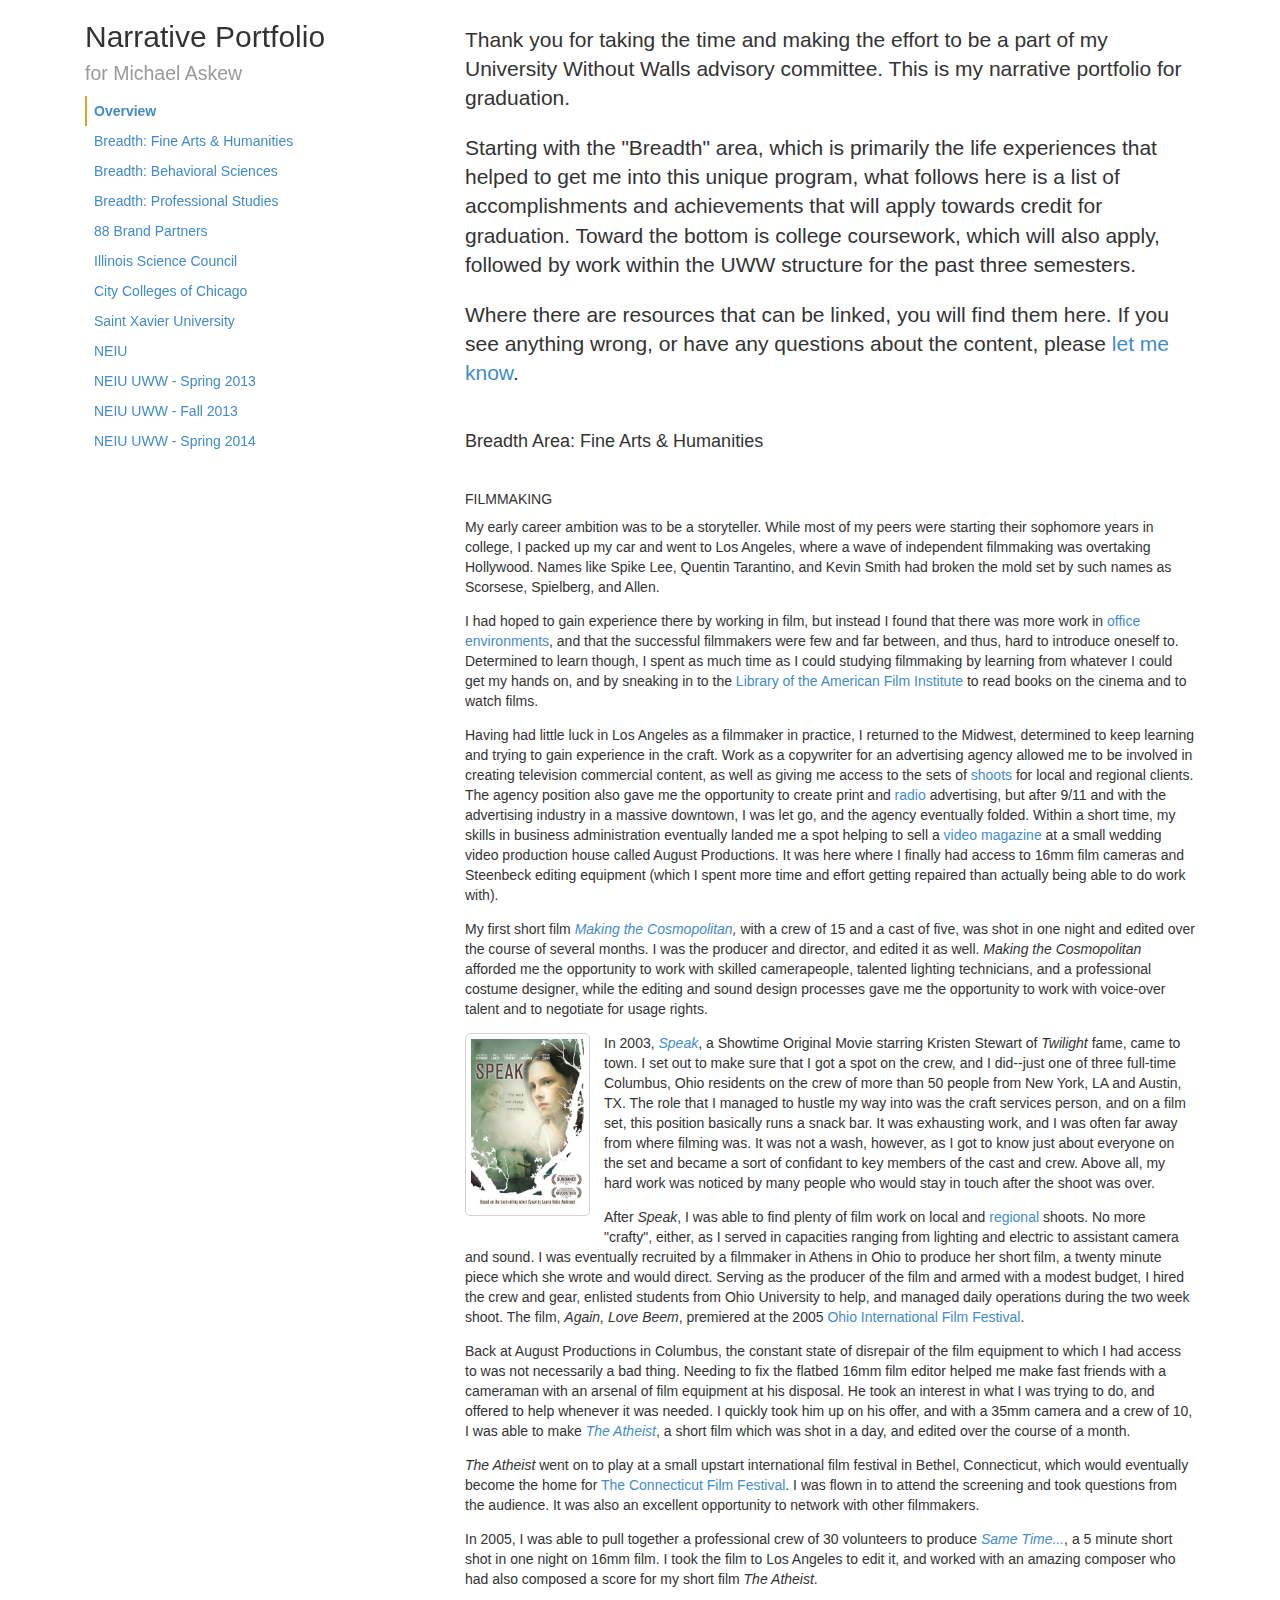
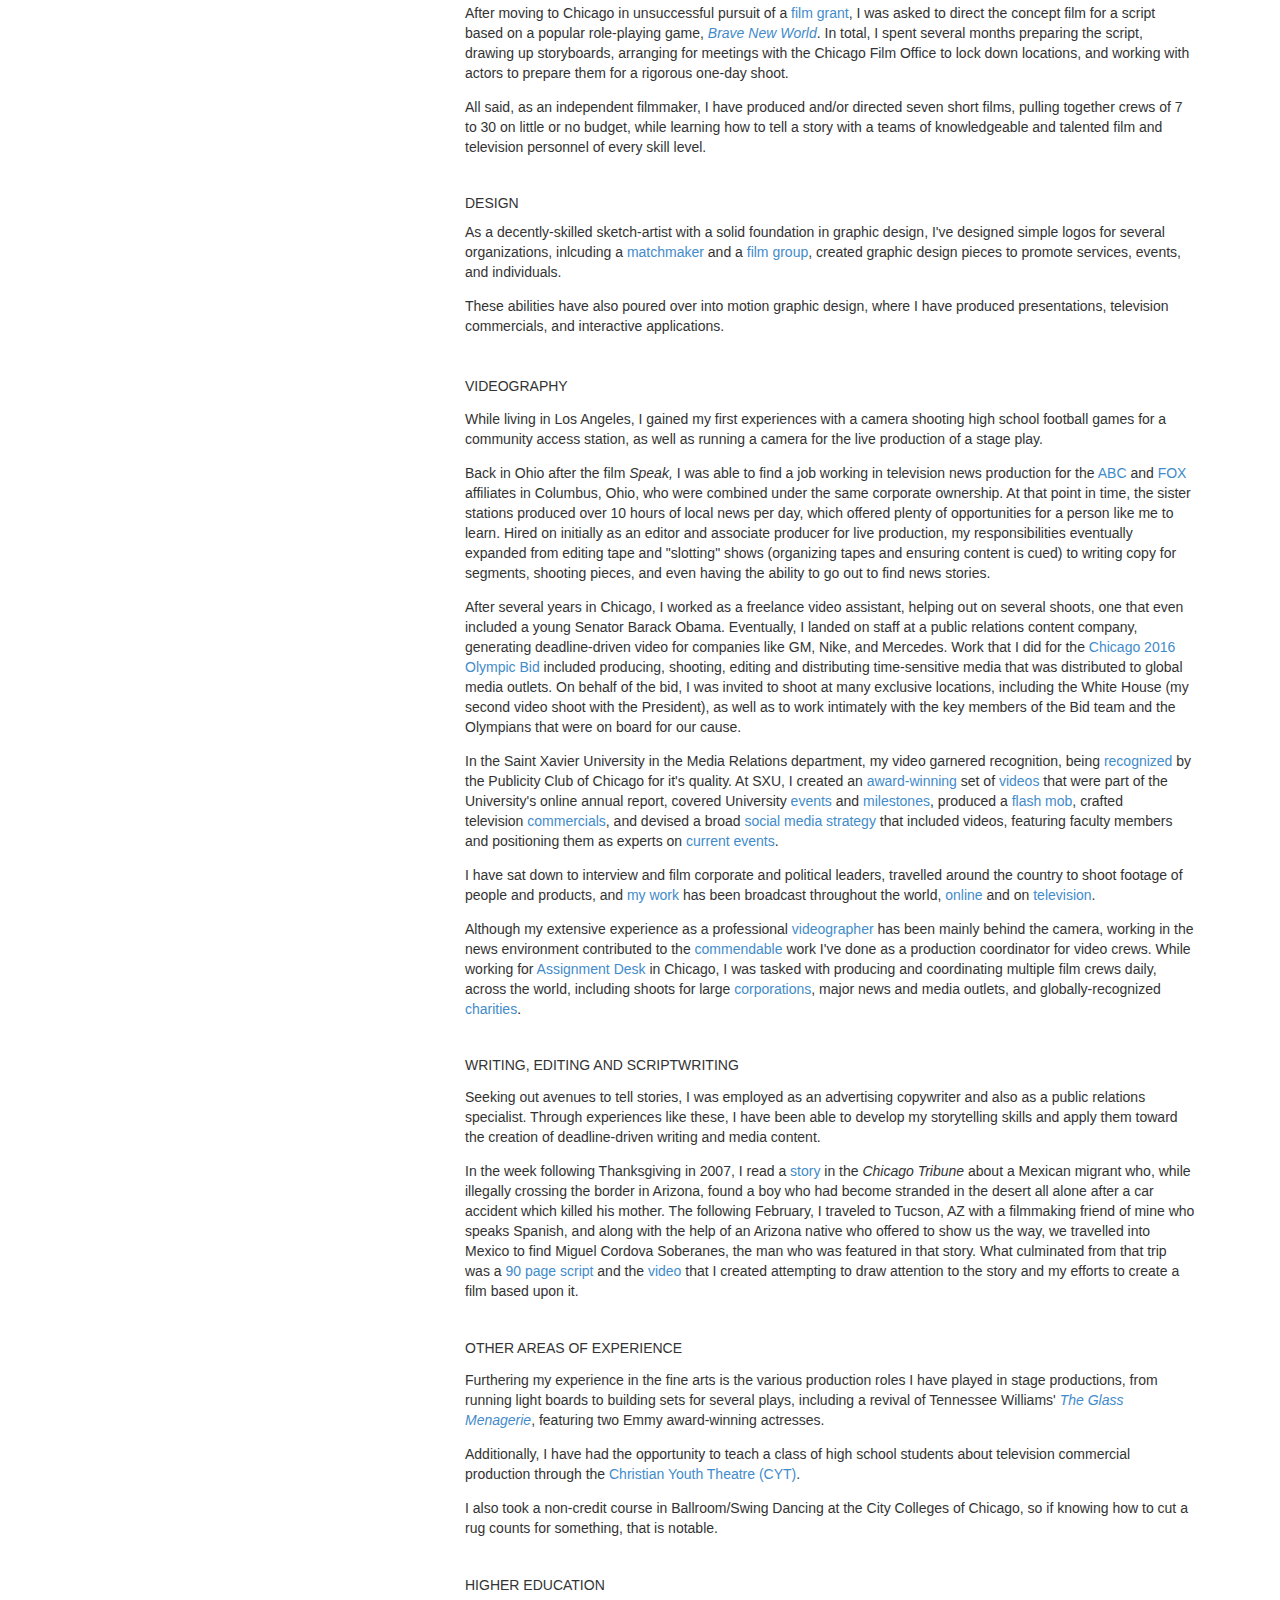
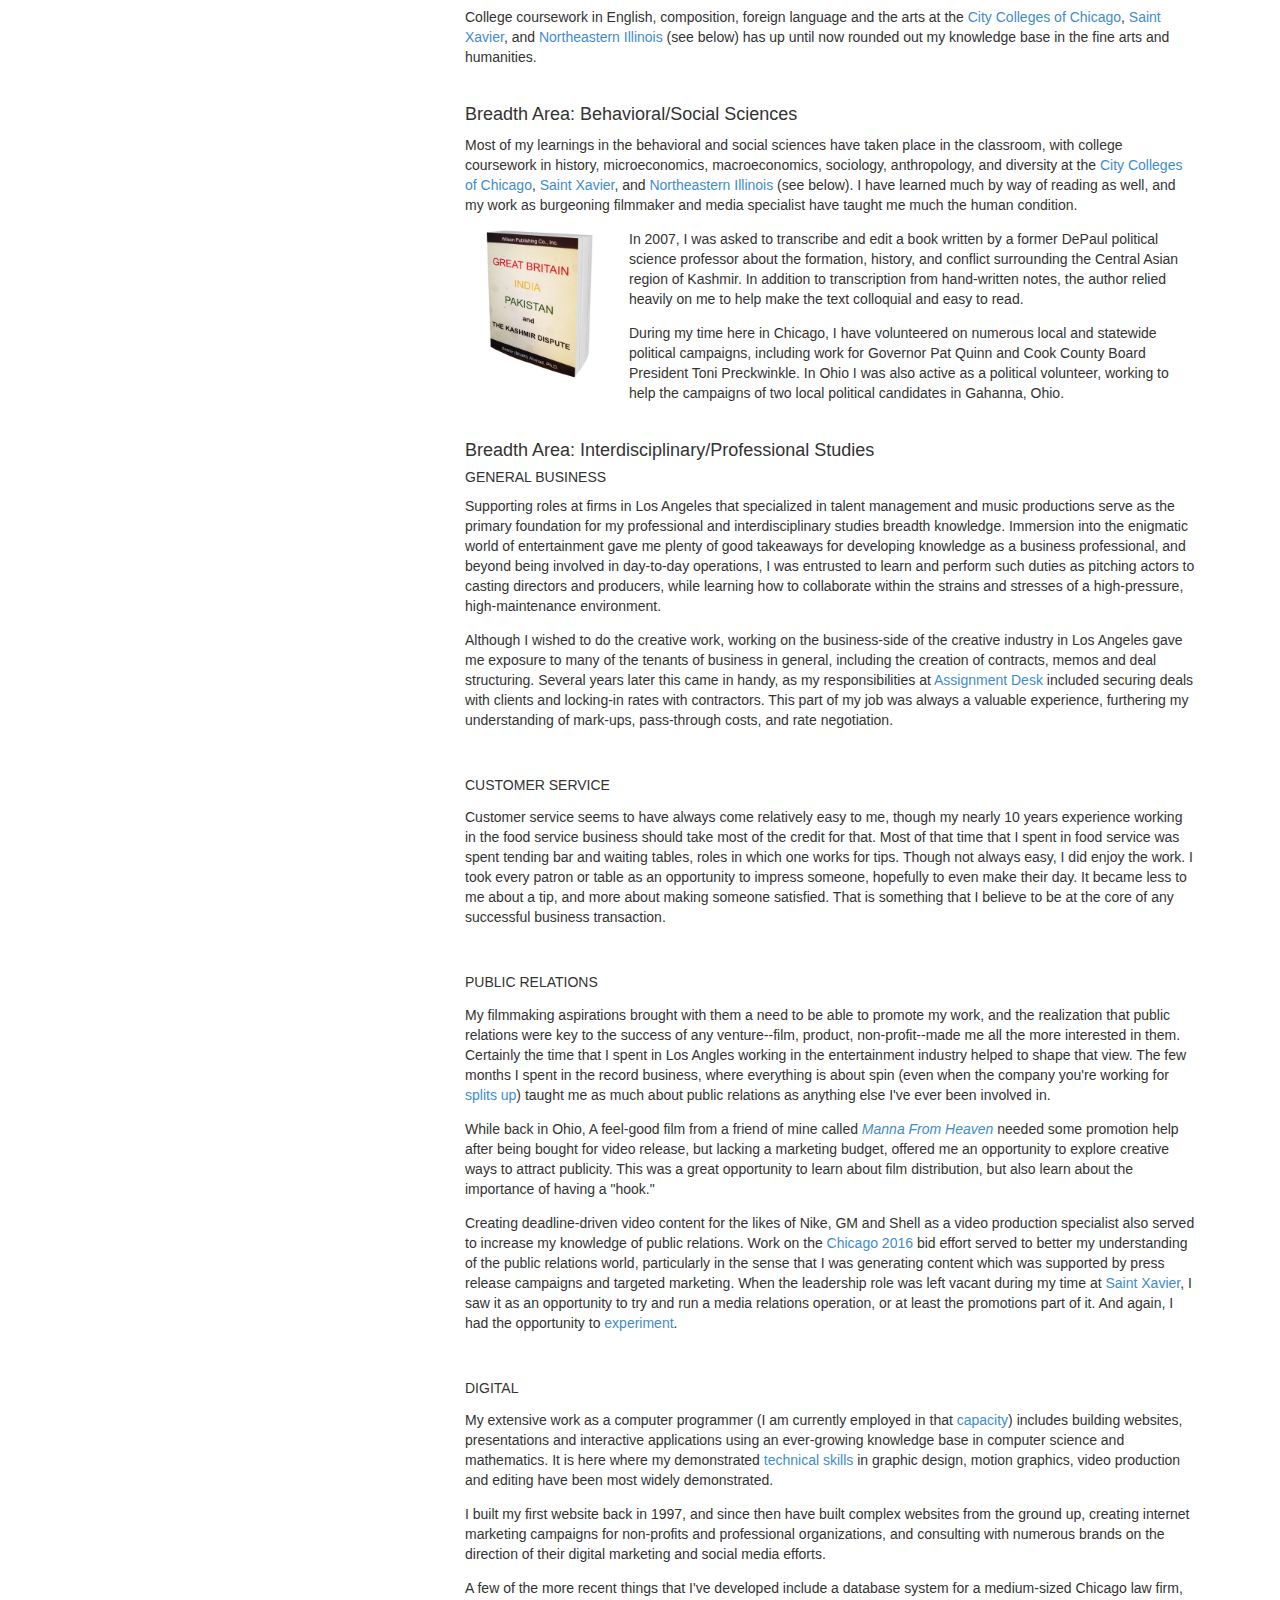
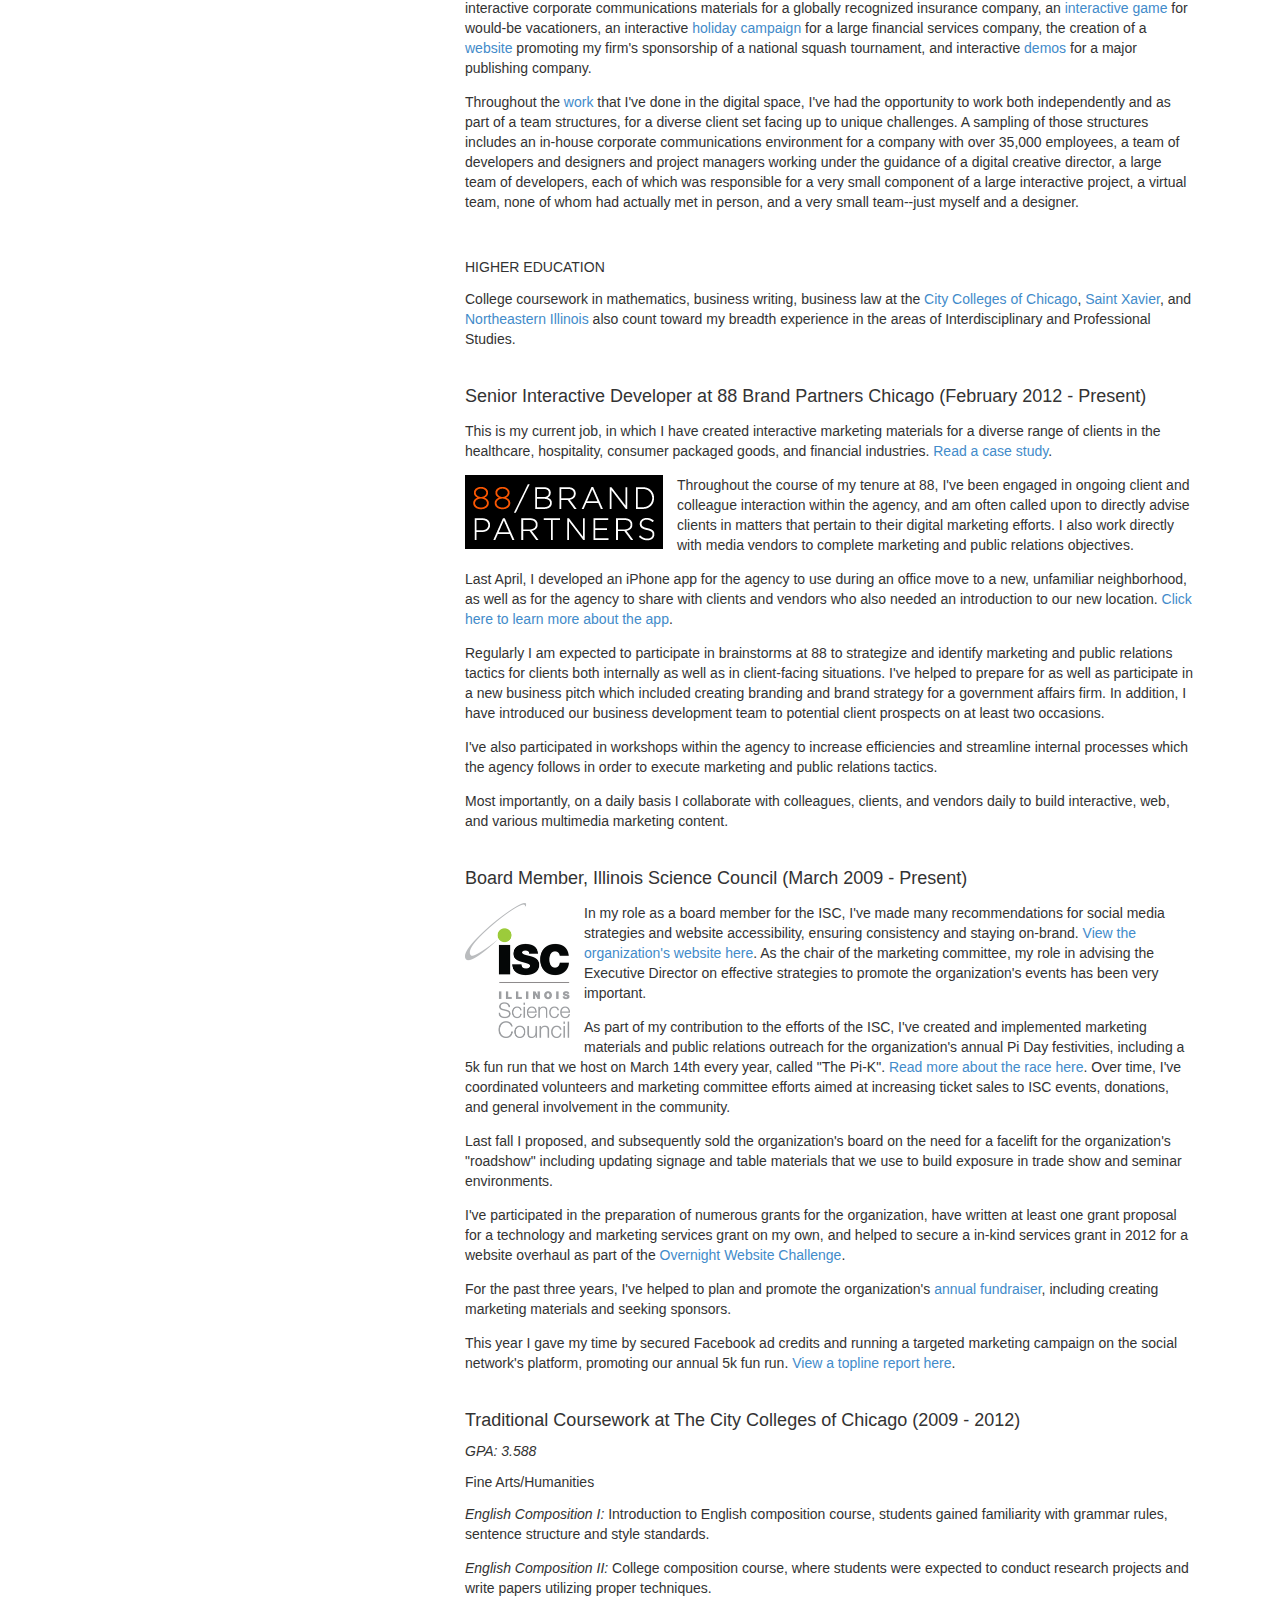
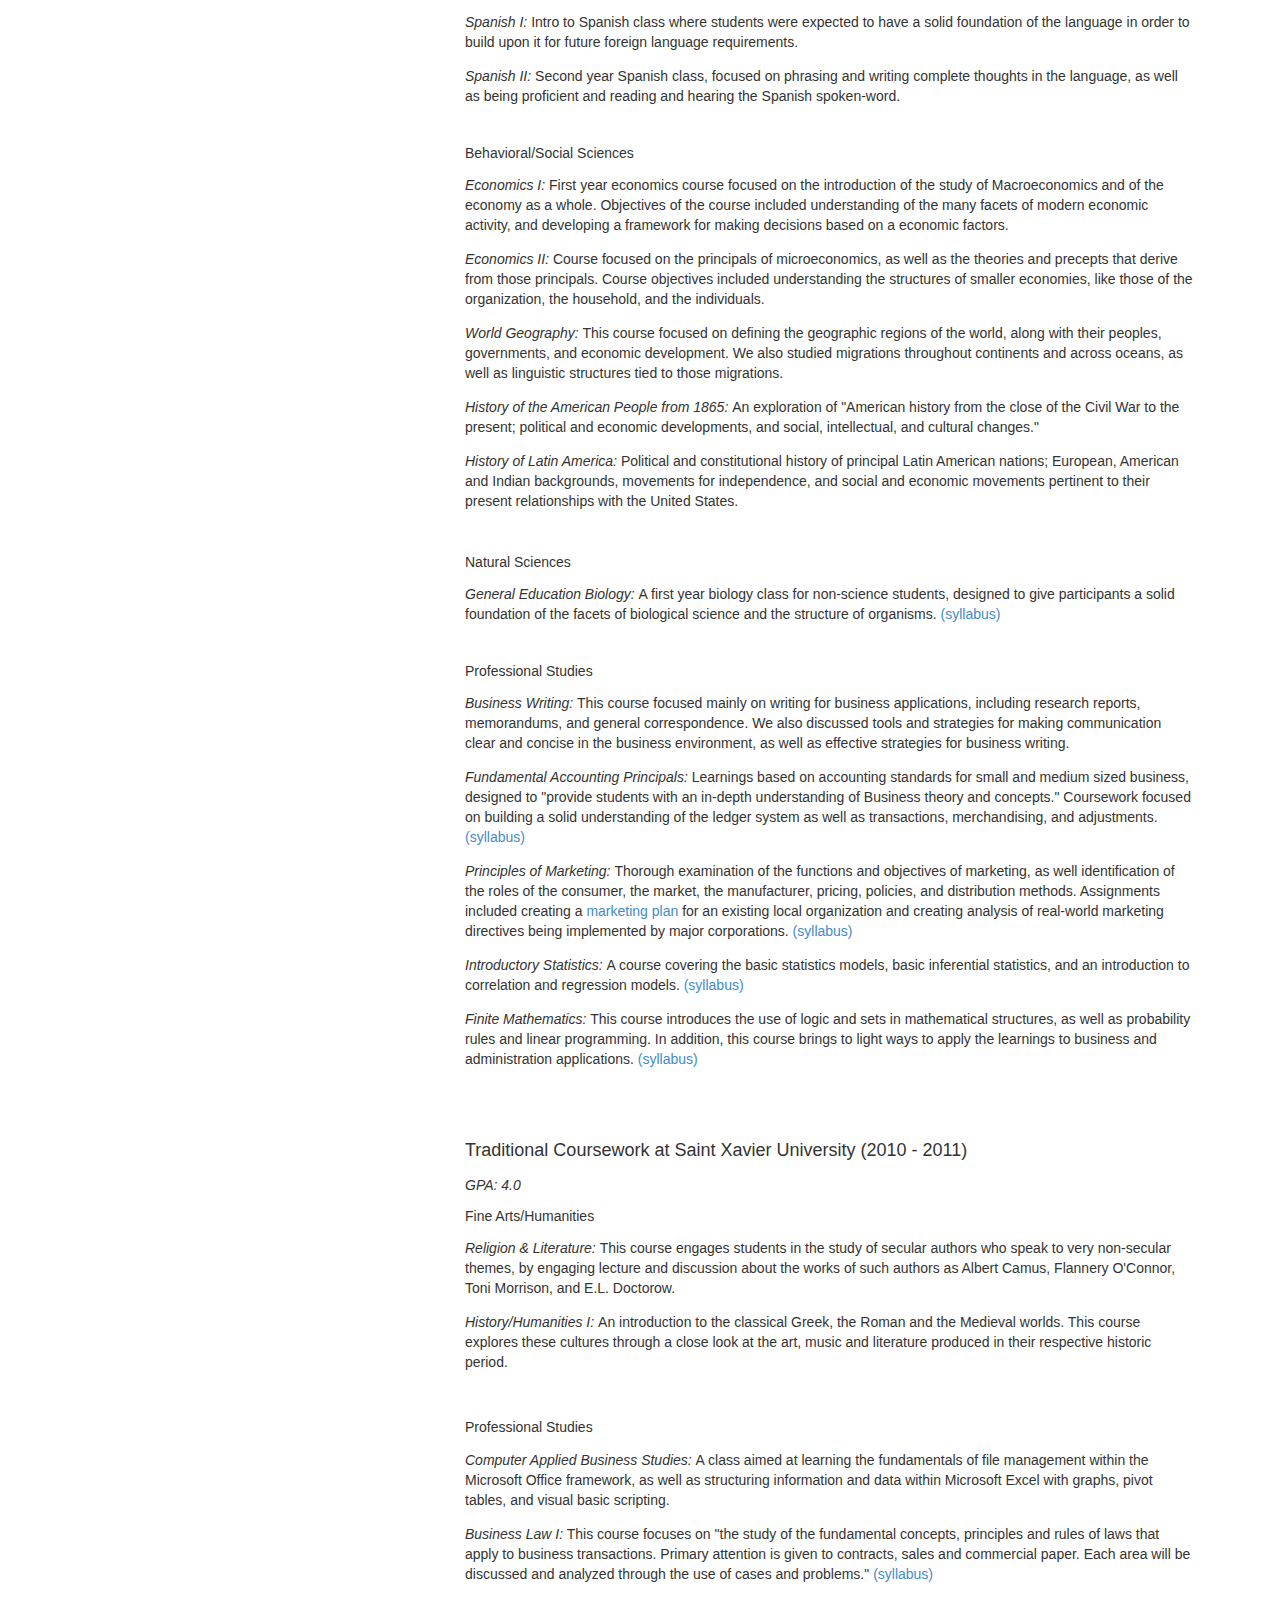
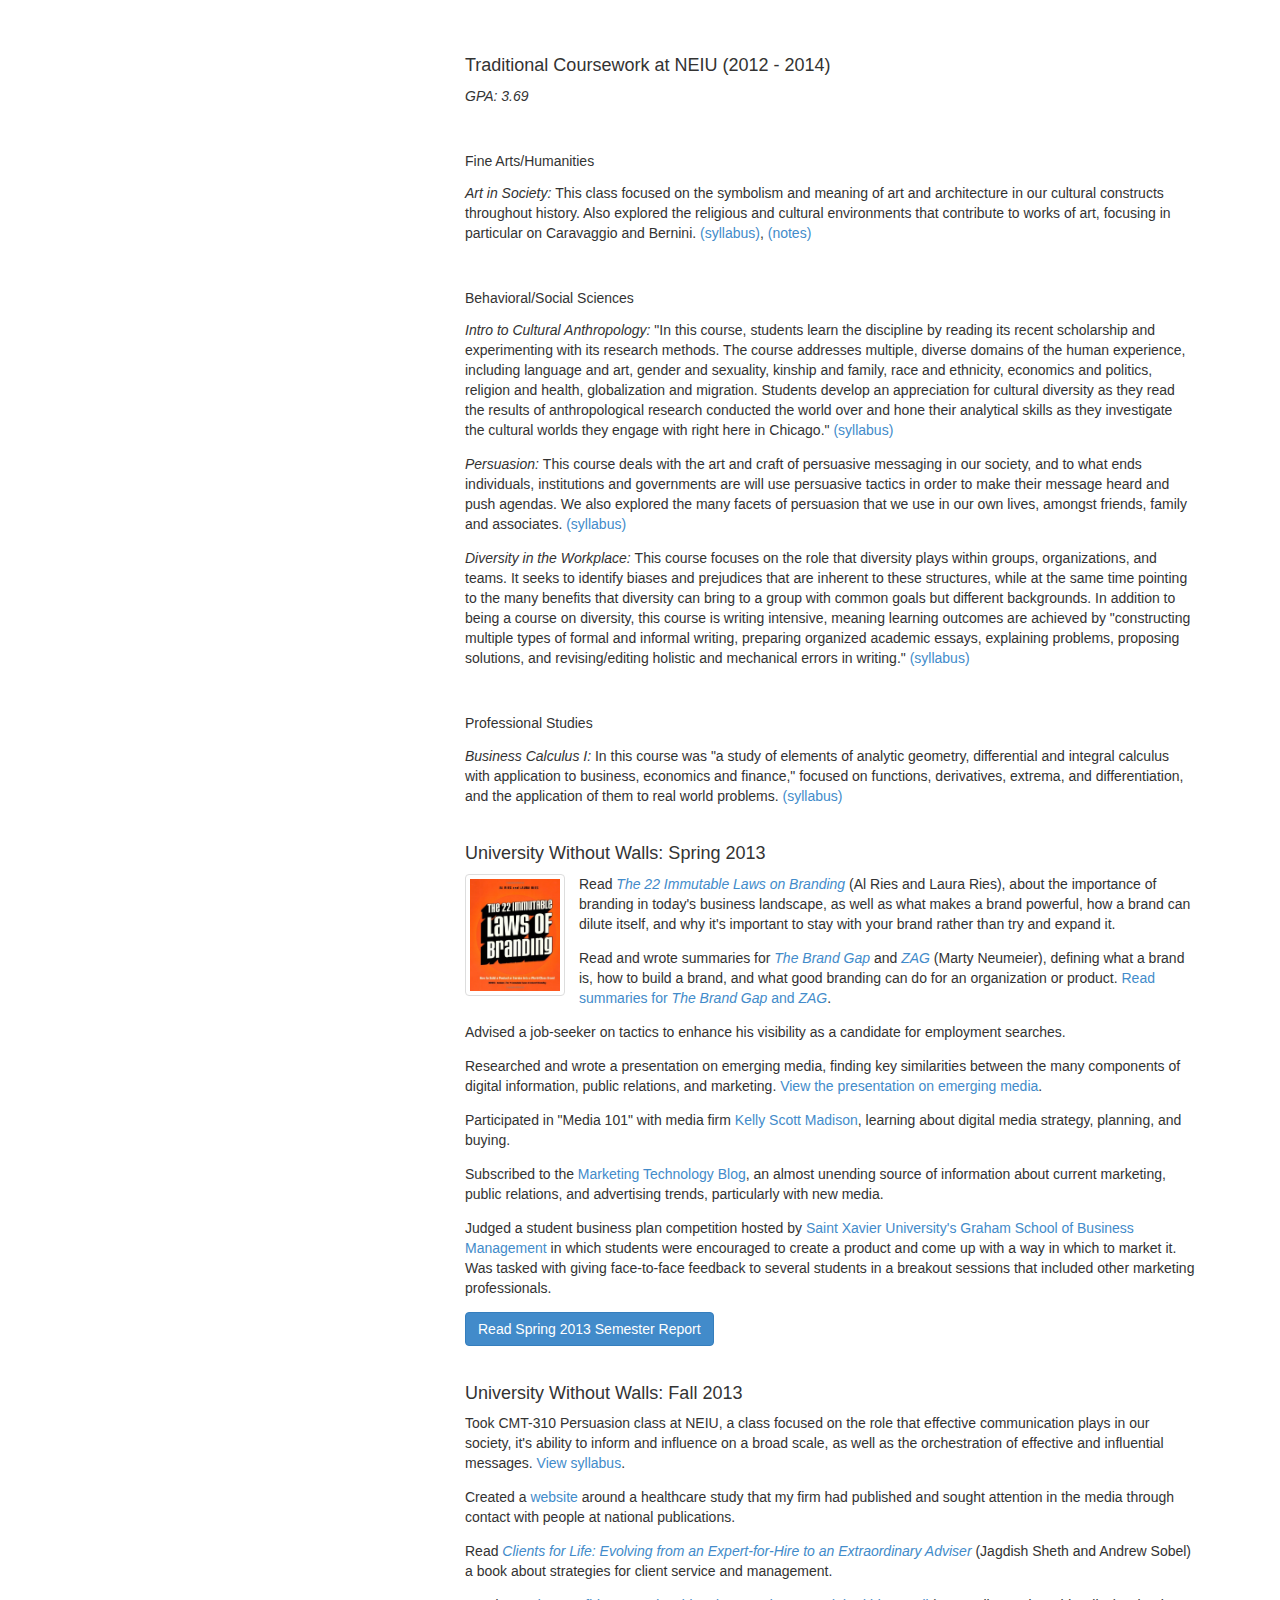
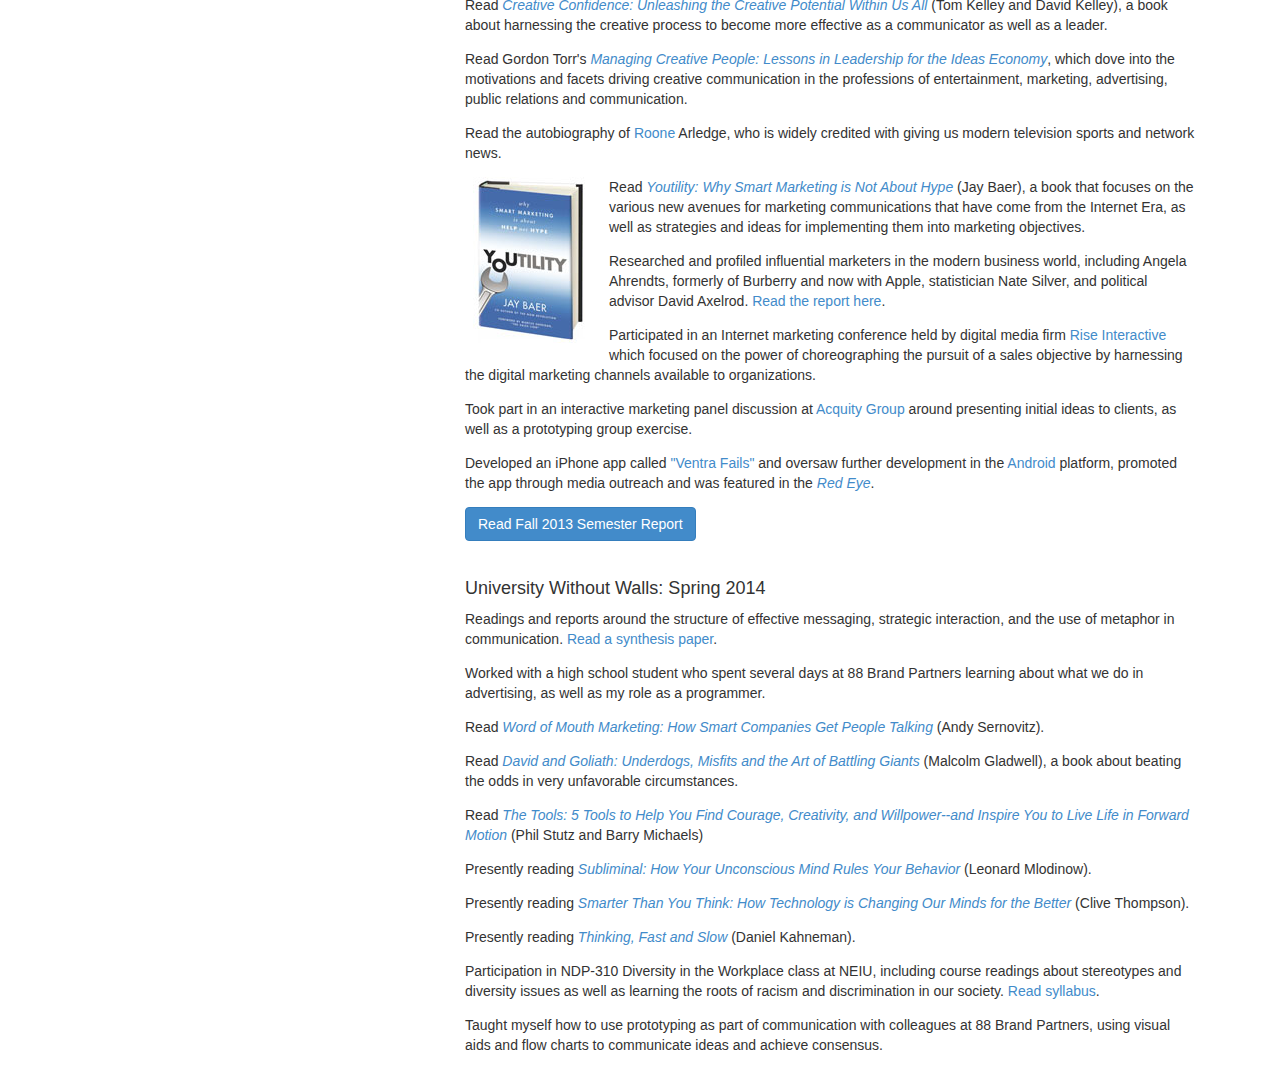
==== index.html @ b6e32157 "new content" ====
<!DOCTYPE html>

<html>
<head>
    <title>portfolio</title>
    <meta name="viewport" content="initial-scale=1.0, user-scalable=no" />
    <link href="css/styles.css" rel="stylesheet" type="text/css">
    <style type="text/css">
    	a{
	    	cursor: pointer !important;
    	}
    	.aloha-ui{
	    	/* visibility: hidden; */
    	}
    </style>
</head>
<a href="#" class="back-to-top"><span class="glyphicon glyphicon-chevron-up"></span><br>Top</a>
<body data-spy="scroll" data-target=".sidenav">
    <div class="container">
        <div class="row-fluid">
            <div class="title col-sm-3">
                <h2>Narrative Portfolio<br>
                <small>for Michael Askew</small></h2>

                <div class="sidenav">
                    <ul class="nav">
                        <li><a class="breadth" href="#overview">Overview</a></li>
                        <li><a class="breadth" href="#fine-human">Breadth: Fine Arts & Humanities</a></li>
                        <li><a class="breadth" href="#behavioral-sciences">Breadth: Behavioral Sciences</a></li>
                        <li><a class="breadth" href="#professional-studies">Breadth: Professional Studies</a></li>
                        <li><a href="#88">88 Brand Partners</a></li>
                        <li><a href="#isc">Illinois Science Council</a></li>
                        <li><a class="ccc" href="#ccc">City Colleges of Chicago</a></li>
                        <li><a class="sxu" href="#sxu">Saint Xavier University</a></li>
                        <li><a class="neiu" href="#neiu">NEIU</a></li>
                        <li><a href="#spr2013">NEIU UWW - Spring 2013</a></li>
                        <li><a href="#fall2013">NEIU UWW - Fall 2013</a></li>
                        <li><a href="#spr2014">NEIU UWW - Spring 2014</a></li>
                    </ul>
                </div>
               <button id="save">Save Changes</button>  
            </div>
        </div>

        <div class="row-fluid">
            <div class="side col-sm-8 col-sm-offset-4">

                <section id="overview">
                    <p class="lead"> Thank you for taking the time and making the effort to be a part of my University Without Walls advisory committee. This is my narrative portfolio for graduation. </p>
                    <p class="lead">Starting with the "Breadth" area, which is primarily the life experiences that helped to get me into this unique program, what follows here is a list of accomplishments and achievements that will apply towards credit for graduation. Toward the bottom is college coursework, which will also apply, followed by work within the UWW structure for the past three semesters.</p>
                  <p class="lead">Where there are resources that can be linked, you will find them here. If you see anything wrong, or have any questions about the content, please <a href="mailto:mpaskew@neiu.edu">let me know</a>. </p></section>
                
    <div contenteditable="false" id="thePortfolio">






<section id="fine-human">
            <h4>Breadth Area: Fine Arts &amp; Humanities</h4>

            <p><br></p>

            <h5>FILMMAKING</h5>

            <ul>
              <li>My early career ambition was to be a storyteller. While most of my peers were starting their sophomore years in college, I packed up my car and went to Los Angeles, where a wave of independent filmmaking was overtaking Hollywood. Names like Spike Lee, Quentin Tarantino, and Kevin Smith had broken the mold set by such names as Scorsese, Spielberg, and Allen. &nbsp;</li>
          <li>I had hoped to gain experience there by working in film, but instead I found that there was more work in <a href="#professional-studies" class="aloha-link-text" target="_self">office environments</a>,&nbsp;and that the successful filmmakers were few and far between, and thus, hard to introduce oneself to. Determined to learn though, I spent as much time as I could studying filmmaking by learning from whatever I could get my hands on, and by sneaking in to the <a href="http://www.afi.com/about/library.aspx" class="aloha-link-text" target="_blank">Library of the American Film Institute</a>&nbsp;to read books on the cinema and to watch films.&nbsp;</li>
          <li style="">Having had little luck in Los Angeles as a filmmaker in practice, I returned to the Midwest, determined to keep learning and trying to gain experience in the craft. Work as a copywriter for an advertising agency allowed me to be involved in creating television commercial content, as well as giving me access to the sets of <a href="http://askewaskew.com/portfolio/misc/mallswing4.mov" class="aloha-link-text" target="_blank">shoots</a>&nbsp;for local and regional clients. The agency position also gave me the opportunity to create print and <a href="http://cleverangle.com/pr-copy.html" class="aloha-link-text" target="_blank">radio</a> advertising, but after 9/11 and with the advertising industry in a massive downtown, I was let go, and the agency eventually folded. Within a short time, my skills in business administration eventually landed me a spot helping to sell a <a href="http://www.worldcat.org/title/vintage-vehicle-videos/oclc/51297389" class="aloha-link-text" target="_blank">video magazine</a> at a small wedding video production house called August Productions. It was here where I finally had access to 16mm film cameras and Steenbeck editing equipment (which I spent more time and effort getting repaired than actually being able to do work with).</li>
          <li style="">My first short film <i><a href="http://askewaskew.com/port/cosmo.mov" class="aloha-link-text" target="_blank">Making the Cosmopolitan</a>,</i> with a crew of 15 and a cast of five, was shot in one night and edited over the course of several months. I was the producer and director, and edited it as well. <i>Making the Cosmopolitan</i> afforded me the opportunity to work with skilled camerapeople, talented lighting technicians, and a professional costume designer, while the editing and sound design processes gave me the opportunity to work with voice-over talent and to negotiate for usage rights.</li><li><img src="images/speak.jpg" alt="speak" width="125" height="183" class="speak"></li>
          <li style="">In 2003,&nbsp;<a href="http://www.imdb.com/title/tt0378793/fullcredits/" class="aloha-link-text" target="_blank"><em>Speak</em></a>, a Showtime Original Movie starring Kristen Stewart of <em>Twilight </em>fame, came to town. I set out to make sure that I got a spot on the crew, and I did--just one of three full-time Columbus, Ohio residents on the  crew of more than 50 people from New York, LA and Austin, TX. The role that I managed to hustle my way into was the craft services person, and on a film set, this position basically runs a snack bar. It was exhausting work, and I was often far away from where filming was. It was not a wash, however, as I got to know just about everyone on the set and became a sort of confidant to key members of the cast and crew. Above all, my hard work was noticed by many people who would stay in touch after the shoot was over.</li>
          <li style="">After&nbsp;<i>Speak</i>, I was able to find plenty of film work on local and <a href="http://askewaskew.com/portfolio/misc/butler.mov" class="aloha-link-text" target="_blank">regional</a>  shoots. No more "crafty", either, as I served in capacities ranging from lighting and electric to assistant camera and sound. I was eventually recruited by a filmmaker in Athens in Ohio to produce her short film, a twenty minute piece which she wrote and would direct. Serving as the producer of the film and armed with a modest budget, I hired the crew and gear, enlisted students from Ohio University to help, and managed daily operations during the two week shoot. The film, <i>Again, Love Beem</i>, premiered at the 2005 <a href="http://athensfilmfest.org/" class="aloha-link-text" target="_blank">Ohio International Film Festival</a>.</li>
          <li style="">Back at August Productions in Columbus,  the constant state of disrepair of the film equipment to which I had access to was not necessarily a bad thing. Needing to fix the flatbed 16mm film editor helped me make fast friends with a cameraman with an arsenal of film equipment at his disposal. He took an interest in what I was trying to do, and offered to help whenever it was needed. I quickly took him up on his offer, and with a 35mm camera and a crew of 10, I was able to make&nbsp;<i><a href="https://www.youtube.com/watch?v=KHCvIrLR-SE" class="aloha-link-text" target="_blank">The Atheist</a></i>, a short film which was shot in a day, and edited over the course of a month.</li>
          <li style=""><i>The Atheist</i>&nbsp;went on to play at a small upstart international film festival in Bethel, Connecticut, which would eventually become the home for <a href="http://ctfilmfest.com/bethel/" class="aloha-link-text" target="_blank">The Connecticut Film Festival</a>. I was flown in to attend the screening and took questions from the audience. It was also an excellent opportunity to network with other filmmakers.</li>
          <li style="">In 2005, I was able to pull together a professional crew of 30 volunteers to produce <i><a href="http://askewaskew.com/portfolio/sametime/web_sametime_low.mov" class="aloha-link-text" target="_blank">Same Time...</a></i>, a 5 minute short shot in one night on 16mm film. I took the film to Los Angeles to edit it, and worked with an amazing composer who had also composed a score for my short film <i>The Atheist</i>.</li>
          <li>After moving to Chicago in unsuccessful pursuit of a <a href="http://www.ifpchicago.org/category/production-fund-competition/" target="_blank">film grant</a>, I was asked to direct the concept film for a script based on a popular role-playing game, <i><a href="http://www.forbeck.com/12-for-12/brave-new-world-novels/" class="aloha-link-text" target="_blank">Brave New World</a></i>. In total, I spent several months preparing the script, drawing up storyboards, arranging for meetings with the Chicago Film Office to lock down locations, and working with actors to prepare them for a rigorous one-day shoot.</li>
          <li style="">All said, as an independent filmmaker, I have produced and/or directed seven short films, pulling together crews of 7 to 30 on little or no budget, while learning how to tell a story with a teams of knowledgeable and talented film and television personnel of every skill level.</li></ul>

            <ul><li style=""><h5><br></h5><h5>DESIGN</h5>
              As a decently-skilled sketch-artist with a solid foundation in graphic design, I've designed simple logos for several organizations, inlcuding a <a href="http://www.stefandthecity.com/" target="_blank">matchmaker</a> and a <a href="http://cleverangle.com/design-print.html" target="_blank">film group</a>, created graphic design pieces to promote services, events, and individuals.</li>
							<li>These abilities have also poured over into motion graphic design, where I have produced presentations, television commercials, and interactive applications.</li>
              <li><h5><br></h5></li>
            </ul>

          <ul><li><h5>VIDEOGRAPHY</h5></li>
            <li>While living in Los Angeles, I gained my first experiences with a camera shooting high school football games for a community access station, as well as running a camera for the live production of a stage play.</li>
            <li>Back in Ohio after the film&nbsp;<i>Speak,&nbsp;</i>I was able to find a job working in television news production for the <a href="http://abc6onyourside.com/" class="aloha-link-text" target="_blank">ABC</a> and <a href="http://www.myfox28columbus.com/" class="aloha-link-text" target="_blank">FOX</a> affiliates in Columbus, Ohio, who were combined under the same corporate ownership. At that point in time, the sister stations produced over 10 hours of local news per day, which offered plenty of opportunities for a person like me to learn. Hired on initially as an editor and associate producer for live production, my responsibilities eventually expanded from editing tape and "slotting" shows (organizing tapes and ensuring content is cued) to writing copy for segments, shooting pieces, and even having the ability to go out to find news stories.</li>
            <li style="">After several years in Chicago, I worked as a freelance video assistant, helping out on several shoots, one that even included a young Senator Barack Obama. Eventually, I landed on staff at a public relations content company, generating deadline-driven video for companies like GM, Nike, and Mercedes. Work that I did for the&nbsp;<a href="https://www.youtube.com/watch?v=6ww0xDO5B4g" class="aloha-link-text" target="_blank">Chicago 2016 Olympic Bid</a>&nbsp;included producing, shooting, editing and distributing time-sensitive media that was distributed to global media outlets. On behalf of the bid, I was invited to shoot at many exclusive locations, including the White House (my second video shoot with the President), as well as to work intimately with the key members of the Bid team and the Olympians that were on board for our cause.<br style=""></li>
            <li><span style="line-height: 1.428571429;">In the Saint Xavier University in the Media Relations department, my video garnered recognition, being&nbsp;</span><a href="http://publicity.org/golden-trumpet-awards/the-2011-golden-trumpet-awards/2011-golden-trumpet-winners/" class="aloha-link-text" target="_blank" style="background-color: white; line-height: 1.428571429;">recognized</a> <span style="line-height: 1.428571429;">by the Publicity Club of Chicago for it's quality. At SXU, I created an&nbsp;</span><a href="http://publicity.org/golden-trumpet-awards/2012-golden-trumpet-awards/2012-silver-trumpet-winners/" class="aloha-link-text" target="_blank" style="background-color: white; line-height: 1.428571429;">award-winning</a> <span style="line-height: 1.428571429;">set of&nbsp;</span><a href="https://www.youtube.com/playlist?list=PL3A15ECA14958C92F" class="aloha-link-text" target="_blank" style="background-color: white; line-height: 1.428571429;">videos</a> <span style="line-height: 1.428571429;">that were part of the University's online annual report, covered University&nbsp;</span><a href="https://www.youtube.com/watch?v=ND53yQbulog" class="aloha-link-text" target="_blank" style="background-color: white; line-height: 1.428571429;">events</a><span style="line-height: 1.428571429;">&nbsp;and&nbsp;</span><a href="https://www.youtube.com/watch?v=1zDvwcbWaYo" class="aloha-link-text" target="_blank" style="background-color: white; line-height: 1.428571429;">milestones</a><span style="line-height: 1.428571429;">, produced a&nbsp;</span><a href="https://www.youtube.com/watch?v=pJ_7D0pHTuU" class="aloha-link-text" target="_blank" style="background-color: white; line-height: 1.428571429;">flash mob</a><span style="line-height: 1.428571429;">, crafted television&nbsp;</span><a href="https://www.youtube.com/watch?v=Pd2KaWl8jeY" class="aloha-link-text" target="_blank" style="background-color: white; line-height: 1.428571429;">commercials</a><span style="line-height: 1.428571429;">, and devised a broad&nbsp;</span><a href="http://cleverangle.com/social-campaigns.html" class="aloha-link-text" target="_blank" style="background-color: white; line-height: 1.428571429;">social media strategy</a> <span style="line-height: 1.428571429;">that included videos, featuring faculty members and positioning them as experts on&nbsp;</span><a href="https://www.youtube.com/watch?v=ACromICyA-w" class="aloha-link-pointer" target="_blank" style="background-color: white; line-height: 1.428571429;">current events</a><span style="line-height: 1.428571429;">.</span><br></li>
            <li>I have sat down to interview and film corporate and political leaders, travelled around the country to shoot footage of people and products, and&nbsp;<a href="https://www.youtube.com/watch?v=gtsWVb-jAzY" class="aloha-link-pointer" target="_blank">my work</a>&nbsp;has been broadcast throughout the world, <a href="https://www.youtube.com/watch?v=MwF9v8EhXpw" class="aloha-link-text" target="_blank">online</a> and on <a href="https://www.youtube.com/watch?v=fPvNQf--pf4" class="aloha-link-text" target="_blank">television</a>.</li><li>Although my extensive experience as a professional <a href="https://www.youtube.com/watch?v=gtsWVb-jAzY" class="aloha-link-pointer" target="_blank">videographer</a> has been mainly behind the camera, working in the news environment contributed to the <a href="links/BloombergBinder.pdf" class="aloha-link-pointer" target="_blank">commendable</a> work I've done as a production coordinator for video crews. While working for <a href="http://www.assignmentdesk.com/" class="aloha-link-text" target="_blank">Assignment Desk</a>&nbsp;in Chicago, I was tasked with producing and coordinating multiple film crews daily, across the world, including shoots for large <a href="https://www.youtube.com/watch?v=UDHHBcMip1c" class="aloha-link-text" target="_blank">corporations</a>, major news and media outlets, and globally-recognized <a href="https://www.youtube.com/watch?v=UDHHBcMip1c" class="aloha-link-text" target="_blank">charities</a>.</li><li><h5><br></h5><ul style="margin-bottom: 10px;">
            <li><h5>WRITING, EDITING AND SCRIPTWRITING</h5></li><li>Seeking out avenues to tell stories, I was employed as an advertising copywriter and also as a public relations specialist. Through experiences like these, I have been able to develop my storytelling skills and apply them toward the creation of deadline-driven writing and media content.</li><li>In the week following Thanksgiving in 2007, I read a&nbsp;<a href="http://www.newrepublic.com/blog/the-plank/border-story" class="aloha-link-text" target="_blank">story</a>&nbsp;in the&nbsp;<i>Chicago Tribune</i>&nbsp;about a Mexican migrant who, while illegally crossing the border in Arizona, found a boy who had become stranded in the desert all alone after a car accident which killed his mother. The following February, I traveled to Tucson, AZ with a filmmaking friend of mine who speaks Spanish, and along with the help of an Arizona native who offered to show us the way, we travelled into Mexico to find Miguel Cordova Soberanes, the man who was featured in that story. What culminated from that trip was a&nbsp;<a href="links/Across.pdf" class="aloha-link-text" target="_blank">90 page script</a>&nbsp;and the&nbsp;<a href="http://askewaskew.com/port/across.mov" class="aloha-link-text" target="_blank">video</a>&nbsp;that I created attempting to draw attention to the story and my efforts to create a film based upon it.</li></ul><h5><br></h5>
            <h5>OTHER AREAS OF EXPERIENCE</h5></li><li style="">Furthering my experience in the fine arts is the various production roles I have played in stage productions, from running light boards to building sets for several plays, including a revival of Tennessee Williams' <a href="http://articles.latimes.com/1998/aug/13/entertainment/ca-12569" class="aloha-link-text"><em>The Glass Menagerie</em></a>, featuring two Emmy award-winning actresses.<br style=""></li><li style="">Additionally, I have had the opportunity to teach a class of high school students about television commercial production through the <a href="http://www.cyt.org/" class="aloha-link-text" target="_blank">Christian Youth Theatre (CYT)</a>.</li><li>I also took a non-credit course in Ballroom/Swing Dancing at the City Colleges of Chicago, so if knowing how to cut a rug counts for something, that is notable.</li><li><h5><br></h5><h5>HIGHER EDUCATION</h5></li><li>College coursework in English, composition, foreign language and the arts at the <a href="#ccc" class="aloha-link-text" target="_self">City Colleges of Chicago</a>, <a href="#sxu" class="aloha-link-text" target="_self">Saint Xavier</a>, and <a href="#neiu" class="aloha-link-text" target="_self">Northeastern Illinois</a> (see below) has up until now rounded out my knowledge base in the fine arts and humanities.</li></ul>
        </section>

        <section id="behavioral-sciences">
            <h4>Breadth Area: Behavioral/Social Sciences</h4>

            <ul><li>Most of my learnings in the behavioral and social sciences have taken place in the classroom, with&nbsp;college coursework in history, microeconomics, macroeconomics, sociology, anthropology, and diversity at the&nbsp;<a href="index.html?edit#ccc" class="aloha-link-text" style="background-color: rgb(255, 255, 255);" target="_self">City Colleges of Chicago</a>, <a href="index.html?edit#sxu" class="aloha-link-text" style="background-color: rgb(255, 255, 255);" target="_self">Saint Xavier</a>, and&nbsp;<a href="index.html?edit#neiu" class="aloha-link-text" style="background-color: rgb(255, 255, 255);" target="_self">Northeastern Illinois</a>&nbsp;(see below).&nbsp;I have learned much by way of&nbsp;reading as well, and my work as burgeoning filmmaker and media specialist have taught me much the human condition.&nbsp;</li><li><img src="images/kashmir.jpg" alt="kashmir" width="150" height="150">In 2007, I was asked to transcribe and edit a book written by a former DePaul political science professor about the formation, history, and conflict surrounding the Central Asian region of Kashmir. In addition to transcription from hand-written notes, the author relied heavily on me to help make the text colloquial and easy to read.</li><li style="">During my time here in Chicago, I have volunteered on numerous local and statewide political campaigns, including work for Governor Pat Quinn and Cook County Board President Toni Preckwinkle. In Ohio I was also active as a political volunteer, working to help the campaigns of two local political candidates in Gahanna, Ohio.<br style=""></li></ul>
        </section>

        <section id="professional-studies">
            <h4>Breadth Area: Interdisciplinary/Professional Studies</h4>

            <h5>GENERAL BUSINESS</h5>

            <ul><li style="list-style: none; display: inline"><h5 style=""></h5></li><li style="">Supporting roles at firms in Los Angeles that specialized in talent management and music productions serve as the primary foundation for my professional and interdisciplinary studies breadth knowledge. Immersion into the enigmatic world of entertainment gave me plenty of good takeaways for developing knowledge as a business professional, and beyond being involved in day-to-day operations, I was entrusted to learn and perform such duties as pitching actors to casting directors and producers, while learning how to collaborate within the strains and stresses of a high-pressure, high-maintenance environment.</li><li style="">Although I wished to do the creative work, working on the business-side of the creative industry in Los Angeles gave me exposure to many of the tenants of business in general, including the creation of contracts, memos and deal structuring. Several years later this came in handy, as my responsibilities at <a href="http://www.assignmentdesk.com/" class="aloha-link-text" target="_blank" style="background-color: rgb(255, 255, 255);">Assignment Desk</a>&nbsp;included securing deals with clients and locking-in rates with contractors. This part of my job was always a valuable experience, furthering my understanding of mark-ups, pass-through costs, and rate negotiation.</li><li style=""><br></li><li>
            
            <h5>CUSTOMER SERVICE</h5></li><li>Customer service seems to have always come relatively easy to me, though my nearly 10 years experience working in the food service business should take most of the credit for that. Most of that time that I spent in food service was spent tending bar and waiting tables, roles in which one works for tips. Though not always easy, I did enjoy the work. I took every patron or table as an opportunity to impress someone, hopefully to even make their day. It became less to me about a tip, and more about making someone satisfied. That is something that I believe to be at the core of any successful business transaction.</li><li><br></li><li>
            
            <h5>PUBLIC RELATIONS</h5></li><li>My filmmaking aspirations brought with them a need to be able to promote my work, and the realization that public relations were key to the success of any venture--film, product, non-profit--made me all the more interested in them. Certainly the time that I spent in Los Angles working in the entertainment industry helped to shape that view. The few months I spent in the record business, where everything is about spin (even when the company you're working for <a href="http://www.billboard.com/biz/articles/news/1407521/moirmarie-ent-owner-sues-former-partner" target="_blank">splits up</a>) taught me as much about public relations as anything else I've ever been involved in.</li>
            <li>While back in Ohio, A feel-good film from a friend of mine called <i><a href="http://www.imdb.com/title/tt0248169/" class="aloha-link-text" target="_blank">Manna From Heaven</a>&nbsp;</i>needed some promotion help after being bought for video release, but lacking a marketing budget, offered me an opportunity to explore creative ways to attract publicity. This was a great opportunity to learn about film distribution, but also learn about the importance of having a "hook."</li>
            <li>Creating deadline-driven video content for the likes of Nike, GM and Shell as a video production specialist also served to increase my knowledge of public relations. Work on the <a href="https://www.youtube.com/watch?v=fPvNQf--pf4" class="" target="_blank">Chicago 2016</a> bid effort served to better my understanding of the public relations world, particularly in the sense that I was generating content which was supported by press release campaigns and targeted marketing. When the leadership role was left vacant during my time at <a href="sxu.edu" target="_blank">Saint Xavier</a>, I saw it as an opportunity to try and run a media relations operation, or at least the promotions part of it. And again, I had the opportunity to <a href="http://cleverangle.com/social-campaigns.html" target="_blank">experiment</a>.</li>
            <li><br></li>
            <li><h5>DIGITAL</h5></li>
            <li style="">My extensive work as a computer programmer (I am currently employed in that <a href="88" class="aloha-link-text">capacity</a>) includes building websites, presentations and interactive applications using an ever-growing knowledge base in computer science and mathematics. It is here where my demonstrated <a href="http://cleverangle.com/" class="aloha-link-text">technical skills</a> in graphic design, motion graphics, video production and editing have been most widely demonstrated.</li><li style="">I built my first website back in 1997, and since then have built complex websites from the ground up, creating internet marketing campaigns for non-profits and professional organizations, and consulting with numerous brands on the direction of their digital marketing and social media efforts.</li>
            
            <li>A few of the more recent things that I've developed include a database system for a medium-sized Chicago law firm, interactive corporate communications materials for a globally recognized insurance company, an <a href="http://askewaskew.com/test/iExplore/Game.html" target="_blank">interactive game</a> for would-be vacationers, an interactive <a href="http://clients.88brandpartners.com/discover/BN_Holiday_Display/DISC_BN_300x250-6.html" target="_blank">holiday campaign</a> for a large financial services company, the creation of a <a href="http://www.bethebestintheworld.com/" target="_blank">website</a> promoting my firm's sponsorship of a national squash tournament, and interactive <a href="http://askewaskew.com/test/OWL_web/" target="_blank">demos</a> for a major publishing company.</li>
            <li>Throughout the <a href="http://www.askewaskew.com/" class="" target="_blank">work</a> that I've done in the digital space, I've had the opportunity to work both independently and as part of a team structures, for a diverse client set facing up to unique challenges. A sampling of those structures includes an in-house corporate communications environment for a company with over 35,000 employees, a team of developers and designers and project managers working under the guidance of a digital creative director, a large team of developers, each of which was responsible for a very small component of a large interactive project, a virtual team, none of whom had actually met in person, and a very small team--just myself and a designer.</li><li><br></li><li><h5 style="font-family: &#39;Helvetica Neue&#39;, Helvetica, Arial, sans-serif; color: rgb(51, 51, 51);">HIGHER EDUCATION</h5></li><li>College coursework in mathematics, business writing, business law at the <a href="#ccc" class="aloha-link-text">City Colleges of Chicago</a>, <a href="#sxu" class="aloha-link-text">Saint Xavier</a>, and <a href="#neiu" class="aloha-link-pointer">Northeastern Illinois</a>&nbsp;also count toward my breadth experience in the areas of Interdisciplinary and Professional Studies.</li></ul>
        </section>

	                <section id="88">
	                    <ul><li><h4>Senior Interactive Developer at 88 Brand Partners Chicago (February 2012 - Present)</h4></li><li style="list-style: none; display: inline"><ul class="sublist"><li>This is my current job, in which I have created interactive marketing materials for a diverse range of clients in the healthcare, hospitality, consumer packaged goods, and financial industries. <a href="http://www.88brandpartners.com/2013/07/08/refreshed-website-for-libman/" target="_blank" class="aloha-link-text">Read a case study</a>.</li><li style="list-style: none"><img class="logo88" src="images/logo.gif" alt="logo"></li><li>Throughout the course of my tenure at 88, I've been engaged in ongoing client and colleague interaction within the agency, and am often called upon to directly advise clients in matters that pertain to their digital marketing efforts. I also work directly with media vendors to complete marketing and public relations objectives.</li><li>Last April, I developed an iPhone app for the agency to use during an office move to a new, unfamiliar neighborhood, as well as for the agency to share with clients and vendors who also needed an introduction to our new location. <a href="http://www.88brandpartners.com/2013/07/09/88-scenester-app/" target="_blank" class="aloha-link-text">Click here to learn more about the app</a>.</li><li style="">Regularly I am expected to participate in brainstorms at 88 to strategize and identify marketing and public relations tactics for clients both internally as well as in client-facing situations. I've helped to prepare for as well as participate in a new business pitch which included creating branding and brand strategy for a government affairs firm. In addition, I have introduced our business development team to potential client prospects on at least two occasions.</li><li><span style="line-height: 1.428571429;">I've also participated in workshops within the agency to increase efficiencies and streamline internal processes which the agency follows in order to execute marketing and public relations tactics.</span><br></li><li>Most importantly, on a daily basis I collaborate with colleagues, clients, and vendors daily to build interactive, web, and various multimedia marketing content.</li></ul></li></ul>
	                </section>
	
	                <section id="isc">
	                    <ul><li><h4>Board Member, Illinois Science Council (March 2009 - Present)</h4></li><li style="list-style: none; display: inline"><ul class="sublist"><li style="list-style: none"><img src="images/normal_isc_logo_stacked.png" alt="normal_isc_logo_stacked" width="105" height="135"></li><li style="">In my role as a board member for the ISC, I've made many recommendations for social media strategies and website accessibility, ensuring consistency and staying on-brand. <a href="http://www.illinoisscience.org/" target="_blank" class="aloha-link-text">View the organization's website here</a>. As the chair of the marketing committee, my role in advising the Executive Director on effective strategies to promote the organization's events has been very important.</li><li style="">As part of my contribution to the efforts of the ISC, I've created and implemented marketing materials and public relations outreach for the organization's annual Pi Day festivities, including a 5k fun run that we host on March 14th every year, called "The Pi-K". <a href="" target="_blank" class="aloha-link-text">Read more about the race here</a>.&nbsp;Over time, I've coordinated volunteers and marketing committee efforts aimed at increasing ticket sales to ISC events, donations, and general involvement in the community.</li><li>Last fall I proposed, and subsequently sold the organization's board on the need for a facelift for the organization's "roadshow" including updating signage and table materials that we use to build exposure in trade show and seminar environments.</li><li>I've participated in the preparation of numerous grants for the organization, have written at least one grant proposal for a technology and marketing services grant on my own, and helped to secure a in-kind services grant in 2012 for a website overhaul as part of the <a href="http://chi2012.overnightwebsitechallenge.com/nonprofits/295" class="aloha-link-text" target="_blank">Overnight Website Challenge</a>.</li><li>For the past three years, I've helped to plan and promote the organization's <a href="http://www.eventbrite.com/e/science-of-a-cocktail-party-2013-tickets-8268141233" class="aloha-link-text" target="_blank">annual fundraiser</a>, including creating marketing materials and seeking sponsors.</li><li style="">This year I gave my time by secured Facebook ad credits and running a targeted marketing campaign on the social network's platform, promoting our annual 5k fun run. <a href="links/fb-isc-report.xlsx" target="_blank" class="aloha-link-text">View a topline report here</a>.<br style=""></li></ul></li></ul>
	                </section>
	
	
									<section id="ccc">
	                <h4>Traditional Coursework at The City Colleges of Chicago (2009 - 2012)</h4><ul><li><em> GPA: 3.588</em></li></ul><ul><li style=""><h5>Fine Arts/Humanities</h5></li></ul></section><ul><li><i>English Composition I: </i>Introduction to English composition course, students gained familiarity with grammar rules, sentence structure and style standards.</li><li><i>English Composition II:</i>&nbsp;College composition course, where students were expected to conduct research projects and write papers utilizing proper techniques.</li><li><i>Spanish I: </i>Intro to Spanish class where students were expected to have a solid foundation of the language in order to build upon it for future foreign language requirements.</li><li style=""><i>Spanish II: </i>Second year Spanish class, focused on phrasing and writing complete thoughts in the language, as well as being proficient and reading and hearing the Spanish spoken-word.<br style=""><h5 style=""><br style=""></h5></li><li><h5>Behavioral/Social Sciences</h5></li><li><i>Economics I:</i>&nbsp;First year economics course focused on the introduction of the study of Macroeconomics and of the economy as a whole<span style="font-size: 14px; line-height: 1.428571429;">. Objectives of the course included understanding of the many facets of modern economic activity, and developing a framework for making decisions based on a economic factors.</span></li><li><i>Economics II:</i>&nbsp;Course focused on the principals of microeconomics, as well as the theories and precepts that derive from those principals. Course objectives included understanding the structures of smaller economies, like those of the organization, the household, and the individuals.</li><li><i>World Geography:&nbsp;</i>This course focused on defining the geographic regions of the world, along with their peoples, governments, and economic development. We also studied migrations throughout continents and across oceans, as well as linguistic structures tied to those migrations.&nbsp;</li><li><i>History of the American People from 1865: </i>An exploration of "American history from the close of the Civil War to the present; political and economic developments, and social, intellectual, and cultural changes."</li><li><i>History of Latin America: </i>Political and constitutional history of principal Latin American nations; European, American and Indian backgrounds, movements for independence, and social and economic movements pertinent to their present relationships with the United States.</li></ul><p><br></p><ul><li><h5>Natural Sciences</h5></li><li><i>General Education Biology:&nbsp;</i>A first year biology class for non-science students, designed to give participants a solid foundation of the facets of biological science and the structure of organisms. <a href="links/bio-syllabus.pdf" class="" target="_blank">(syllabus)</a></li><li></li></ul><ul><li><h5 style=""><br></h5><h5 style="">Professional Studies</h5></li><li><i> Business Writing: </i>This course focused mainly on writing for business applications, including research reports, memorandums, and general correspondence. We also discussed tools and strategies for making communication clear and concise in the business environment, as well as effective strategies for business writing.</li><li><i>Fundamental Accounting Principals:</i>&nbsp;Learnings based on accounting standards for small and medium sized business, designed to "provide students with an in-depth understanding of Business theory and concepts." Coursework focused on building a solid understanding of the ledger system as well as transactions, merchandising, and adjustments. <a href="links/bus181-syllabus.rtf" class="aloha-link-text" target="_blank">(syllabus)</a></li><li><i>Principles of Marketing: </i>Thorough examination of the functions and objectives of marketing, as well identification of the roles of the consumer, the market, the manufacturer, pricing, policies, and distribution methods. Assignments included creating a <a href="links/BUS-231_FMP_Michael_Askew.pdf" class="aloha-link-pointer" target="_blank">marketing plan</a> for an existing local organization and creating analysis of real-world marketing directives being implemented by major corporations. <a href="links/cdl_spring2012bus231syllabusa.doc" class="" target="_blank">(syllabus)</a></li><li><i>Introductory Statistics:</i>&nbsp;A course covering the basic statistics models, basic inferential statistics, and an introduction to correlation and regression models.&nbsp;<a href="links/CDL_Spring_2012_Syllabus%20(2).rtf" target="_blank" class="aloha-link-text">(syllabus)</a></li><li style=""><i>Finite Mathematics: </i>This course introduces the use of logic and sets in mathematical structures, as well as probability rules and linear programming. In addition, this course brings to light ways to apply the learnings to business and administration applications. <a href="links/Math144_Spring2012.rtf" class="" target="_blank">(syllabus)</a><br style=""></li><li><br></li><li></section>
	                
	                <section id="sxu">
									<h4>Traditional Coursework at Saint Xavier University (2010 - 2011)</h4></li><li><em> GPA: 4.0</em></li></ul>
									
	                <ul><li><h5>Fine Arts/Humanities</h5></li><li><i>Religion &amp; Literature: </i>This course engages students in the study of secular authors who speak to very non-secular themes, by engaging lecture and discussion about the works of such authors as Albert Camus, Flannery O'Connor, Toni Morrison, and E.L. Doctorow.</li><li><i>History/Humanities I:</i>&nbsp;An introduction to the classical Greek, the Roman and the Medieval worlds. This course explores these cultures through a close look at the art, music and literature produced in their respective historic period.&nbsp;</li><li><br></li><li><h5>Professional Studies</h5></li><li><i>Computer Applied Business Studies: </i>A class aimed at learning the fundamentals of file management within the Microsoft Office framework, as well as structuring information and data within Microsoft Excel with graphs, pivot tables, and visual basic scripting.</li><li><i>Business Law I:</i> This course focuses on "the study of the fundamental concepts, principles and rules of laws that apply to business transactions. Primary attention is given to contracts, sales and commercial paper. Each area will be discussed and analyzed through the use of cases and problems."&nbsp;<a href="links/2012F%20ACCT%20220-01%20Business%20Law%20I%20Cyze%20(1).pdf" target="_blank" class="aloha-link-text">(syllabus)</a></li><li style=""><br style=""></li></ul>
									</section>
	
									<section id="neiu">
	                <h4>Traditional Coursework at NEIU (2012 - 2014)</h4><ul><li><em> GPA: 3.69</em></li><li><br></li></ul>
	
	                <ul><li><h5>Fine Arts/Humanities</h5></li><li><i>Art in Society:</i>&nbsp;This class focused on the symbolism and meaning of art and architecture in our cultural constructs throughout history. Also explored the religious and cultural environments that contribute to works of art, focusing in particular on Caravaggio and Bernini.&nbsp;<a href="links/Syllabus%20ART%20101.pdf" target="_blank" class="aloha-link-text">(syllabus)</a>, <a href="links/Lecture%20Notes%20(beginning%20Aug%2025,%202012).pdf" target="_blank" class="aloha-link-text">(notes)</a></li><li><br></li><li><h5>Behavioral/Social Sciences</h5></li><li><i>Intro to Cultural Anthropology:</i>&nbsp;"In this course, students learn the discipline by reading its recent scholarship and experimenting with its research methods. The course addresses multiple, diverse domains of the human experience, including language and art, gender and sexuality, kinship and family, race and ethnicity, economics and politics, religion and health, globalization and migration. Students develop an appreciation for cultural diversity as they read the results of anthropological research conducted the world over and hone their analytical skills as they investigate the cultural worlds they engage with right here in Chicago."&nbsp;<a href="links/Syllabus%20Fall%202012%20S.pdf" target="_blank" class="aloha-link-text">(syllabus)</a></li><li><i>Persuasion: </i>This course deals with the art and craft of persuasive messaging in our society, and to what ends individuals, institutions and governments are will use persuasive tactics in order to make their message heard and push agendas. We also explored the many facets of persuasion that we use in our own lives, amongst friends, family and associates.&nbsp;<a href="links/CMTC310-Syllabus%20(Summer%202013).pdf" target="_blank" class="aloha-link-pointer">(syllabus)</a></li><li><i>Diversity in the Workplace:</i>&nbsp;This course focuses on the role that diversity plays within groups, organizations, and teams. It seeks to identify biases and prejudices that are inherent to these structures, while at the same time pointing to the many benefits that diversity can bring to a group with common goals but different backgrounds. In addition to being a course on diversity, this course is writing intensive, meaning learning outcomes are achieved by "constructing multiple types of formal and informal writing, preparing organized academic essays, explaining problems, proposing solutions, and revising/editing holistic and mechanical errors in writing."&nbsp;<a href="links/310-1%2BCourse%2BSchedule%2BSP%2B014%2BSB%2BWED%2BR2.doc" target="_blank" class="aloha-link-text">(syllabus)</a></li><li><br></li><li><h5>Professional Studies</h5></li><li style=""><i>Business Calculus I:</i> In this course was "a study of elements of analytic geometry, differential and integral calculus with application to business, economics and finance," focused on functions, derivatives, extrema, and differentiation, and the application of them to real world problems.&nbsp;<a href="links/Math%20167%20Syllabus%20Fall%202012.doc" target="_blank" class="aloha-link-text">(syllabus)</a><br style=""></li></ul>
									</section>
	
	
	                <section id="spr2013">
	                    <h4>University Without Walls: Spring 2013</h4>
	
	                    <ul><li><img src="images/22-laws.jpg" alt="22-laws" width="100" height="125" class="img-thumbnail">Read <em><a href="http://www.amazon.com/The-22-Immutable-Laws-Branding/dp/0060007737" class="aloha-link-text" target="_self">The 22 Immutable Laws on Branding</a></em> (Al Ries and Laura Ries), about the importance of branding in today's business landscape, as well as what makes a brand powerful, how a brand can dilute itself, and why it's important to stay with your brand rather than try and expand it.</li><li>Read and wrote summaries for <em><a href="http://www.amazon.com/The-Brand-Gap-Distance-Business/dp/0321348109" class="aloha-link-text" target="_blank">The Brand Gap</a></em> and <em><a href="http://www.amazon.com/Zag-Number-Strategy-High-Performance-Brands/dp/0321426770" class="" target="_blank">ZAG</a></em> (Marty Neumeier), defining what a brand is, how to build a brand, and what good branding can do for an organization or product. <a href="links/brand-gap_zag.pdf" class="aloha-link-text">Read summaries for <em>The Brand Gap</em> and <em>ZAG</em></a>.</li><li>Advised a job-seeker on tactics to enhance his visibility as a candidate for employment searches.</li><li>Researched and wrote a presentation on emerging media, finding key similarities between the many components of digital information, public relations, and marketing. <a href="http://prezi.com/exdv-4wkj1qn/emerging-media/#share_email" target="_blank" class="aloha-link-text">View the presentation on emerging media</a>.</li><li>Participated in "Media 101" with media firm <a href="http://ksmmedia.com/" class="aloha-link-text" target="_blank">Kelly Scott Madison</a>, learning about digital media strategy, planning, and buying.</li><li>Subscribed to the <a href="http://www.marketingtechblog.com/" class="aloha-link-text" target="_blank">Marketing Technology Blog</a>, an almost unending source of information about current marketing, public relations, and advertising trends, particularly with new media.</li><li>Judged a student business plan competition hosted by <a href="http://www.sxu.edu/academics/colleges_schools/gsm/" class="aloha-link-text" target="_self">Saint Xavier University's Graham School of Business Management</a> in which students were encouraged to create a product and come up with a way in which to market it. Was tasked with giving face-to-face feedback to several students in a breakout sessions that included other marketing professionals.</li><li><a class="btn btn-primary aloha-link-text" href="links/Semester%20Review%20Spring%202013.pdf" target="_blank">Read Spring 2013 Semester Report</a></li></ul>
	
									</section>
	
	                <section id="fall2013">
	                    <h4>University Without Walls: Fall 2013</h4>
											<ul><li>Took CMT-310 Persuasion class at NEIU, a class focused on the role that effective communication plays in our society, it's ability to inform and influence on a broad scale, as well as the orchestration of effective and influential messages. <a href="links/CMTC310-Syllabus%20(Summer%202013).pdf" target="_blank" class="aloha-link-text">View syllabus</a>.</li><li>Created a <a href="http://www.emrpatientimpact.com/" target="_blank">website</a> around a healthcare study that my firm had published and sought attention in the media through contact with people at national publications.</li>
											<li>Read <em><a href="http://www.amazon.com/Clients-Life-Expert-Hire-Extraordinary/dp/0684870304" class="aloha-link-text" target="_blank">Clients for Life: Evolving from an Expert-for-Hire to an Extraordinary Adviser</a></em> (Jagdish Sheth and Andrew Sobel) a book about strategies for client service and management.</li>
											<li>Read <em><a href="http://www.amazon.com/Creative-Confidence-Unleashing-Potential-Within/dp/038534936X" class="aloha-link-text" target="_blank">Creative Confidence: Unleashing the Creative Potential Within Us All</a></em> (Tom Kelley and David Kelley), a book about harnessing the creative process to become more effective as a communicator as well as a leader.</li>
											<li>Read Gordon Torr's <em><a href="http://www.amazon.com/Managing-Creative-People-Lessons-Leadership/dp/0470726458" class="aloha-link-text" target="_blank">Managing Creative People: Lessons in Leadership for the Ideas Economy</a></em>, which dove into the motivations and facets driving creative communication in the professions of entertainment, marketing, advertising, public relations and communication.</li>
											<li>Read the autobiography of <a href="http://www.amazon.com/Roone-A-Memoir/dp/B002CB5FYG" class="aloha-link-text" target="_blank">Roone</a> Arledge, who is widely credited with giving us modern television sports and network news.</li>
											<li><img src="images/youtility.jpg" alt="youtility" width="130" height="166">Read <em><a href="http://www.amazon.com/Youtility-Smart-Marketing-about-Help/dp/1591846668" class="aloha-link-pointer" target="_blank">Youtility: Why Smart Marketing is Not About Hype</a></em> (Jay Baer), a book that focuses on the various new avenues for marketing communications that have come from the Internet Era, as well as strategies and ideas for implementing them into&nbsp;<a href="http://www.riseinteractive.com/" class="aloha-link-text" target="_blank"></a>marketing objectives.</li>
											<li>Researched and profiled influential marketers in the modern business world, including Angela Ahrendts, formerly of Burberry and now with Apple, statistician Nate Silver, and political advisor David Axelrod. <a href="links/Marketing_Shapers.docx" class="" target="_blank">Read the report here</a>.</li>
											<li>Participated in an Internet marketing conference held by digital media firm <a href="http://www.riseinteractive.com/" class="aloha-link-text" target="_blank">Rise Interactive </a>which focused on the power of choreographing the pursuit of a sales objective by harnessing the digital marketing channels available to organizations.</li><li>Took part in an interactive marketing panel discussion at <a href="http://www.acquitygroup.com/" class="aloha-link-pointer" target="_blank">Acquity Group</a> around presenting initial ideas to clients, as well as a prototyping group exercise.</li><li>Developed an iPhone app called <a href="https://itunes.apple.com/us/app/ventra-fails/id733121316?mt=8" target="_blank" class="aloha-link-text">"Ventra Fails"</a> and oversaw further development in the <a href="https://play.google.com/store/apps/details?id=com.chicagonetizen.ventrafails" target="_blank" class="aloha-link-text">Android</a> platform, promoted the app through media outreach and was featured in the <a href="http://articles.redeyechicago.com/2013-11-11/news/43940953_1_ventra-card-cta-rail-ridership-holiday-train" target="_blank"><em>Red Eye</em></a>.</li><li><a class="btn btn-primary aloha-link-pointer" href="links/Semester%20Review%20Fall%202013.pdf" target="_blank">Read Fall 2013 Semester Report</a></li></ul>
									</section>
	
	                <section id="spr2014">
	                    <h4>University Without Walls: Spring 2014</h4>
											<ul><li>Readings and reports around the structure of effective messaging, strategic interaction, and the use of metaphor in communication. <a href="links/Systematic%20Interaction%20Synthesis.docx" target="_blank" class="aloha-link-text">Read a synthesis paper</a>.</li><li>Worked with a high school student who spent several days at 88 Brand Partners learning about what we do in advertising, as well as my role as a programmer.</li><li>Read <i><a href="http://www.amazon.com/Word-Mouth-Marketing-Companies-Talking/dp/1608323668" class="aloha-link-text" target="_blank">Word of Mouth Marketing: How Smart Companies Get People Talking </a></i>(Andy Sernovitz).</li><li>Read <em><a href="http://www.amazon.com/David-Goliath-Underdogs-Misfits-Battling/dp/0316204366" class="aloha-link-text" target="_blank">David and Goliath: Underdogs, Misfits and the Art of Battling Giants</a></em> (Malcolm Gladwell), a book about beating the odds in very unfavorable circumstances.</li><li>Read <i><a href="http://www.amazon.com/The-Tools-Courage-Creativity-Willpower/dp/0812983041" class="" target="_blank">The Tools:&nbsp;5 Tools to Help You Find Courage, Creativity, and Willpower--and Inspire You to Live Life in Forward Motion</a> </i>(Phil Stutz and Barry Michaels)</li><li>Presently reading <i><a href="http://www.amazon.com/gp/product/0307472256/ref=oh_details_o03_s00_i00?ie=UTF8&psc=1" class="aloha-link-text" target="_blank">Subliminal: How Your Unconscious Mind Rules Your Behavior</a> </i>(Leonard Mlodinow).</li><li>Presently reading <i><a href="http://www.amazon.com/gp/product/1594204454/ref=oh_details_o02_s00_i00?ie=UTF8&psc=1" class="aloha-link-text" target="_self">Smarter Than You Think: How Technology is Changing Our Minds for the Better</a></i> (Clive Thompson).<i></i></li><li style="">Presently reading <i><a href="http://www.amazon.com/Thinking-Fast-Slow-Daniel-Kahneman/dp/0374533555" class="" target="_blank">Thinking, Fast and Slow</a></i>&nbsp;(Daniel Kahneman).</li><li style="">Participation in NDP-310 Diversity in the Workplace class at NEIU, including course readings about stereotypes and diversity issues as well as learning the roots of racism and discrimination in our society. <a href="links/310-1%2BCourse%2BSchedule%2BSP%2B014%2BSB%2BWED%2BR2.doc" target="_blank" class="aloha-link-text">Read syllabus</a>.<br style=""></li><li>Taught myself how to use prototyping as part of communication with colleagues at 88 Brand Partners, using visual aids and flow charts to communicate ideas and achieve consensus.</li>
											
											<!-- <li><a class="btn btn-primary" href="links/Semester%20Review%20Fall%202013.pdf" target="_blank">Read Spring 2014 Semester Report</a></li></ul> -->
	                </section>
                </div> 
                
                
                <!-- END PORTFOLIO -->                
                <!-- END PORTFOLIO -->
            </div>
        </div>
    </div>
<script src="js/jquery-1.10.1.min.js" type="text/javascript"></script>
<script src="js/bootstrap.min.js" type="text/javascript"></script>
<script>
jQuery(document).ready(function() {
    var offset = 220;
    var duration = 500;
    jQuery(window).scroll(function() {
        if (jQuery(this).scrollTop() > offset) {
            jQuery('.back-to-top').fadeIn(duration);
        } else {
            jQuery('.back-to-top').fadeOut(duration);
        }
    });
    
    jQuery('.back-to-top').click(function(event) {
        event.preventDefault();
        jQuery('html, body').animate({scrollTop: 0}, duration);
        return false;
    })
});
$(function() {
  $('a[href*=#]:not([href=#])').click(function() {
    if (location.pathname.replace(/^\//,'') == this.pathname.replace(/^\//,'') && location.hostname == this.hostname) {
      var target = $(this.hash);
      target = target.length ? target : $('[name=' + this.hash.slice(1) +']');
      if (target.length) {
        $('html,body').animate({
          scrollTop: target.offset().top
        }, 500);
        return false;
      }
    }
  });
});
</script>
<script>
var theContent = $('#thePortfolio');  
/*   localStorage.clear(); */
$('#save').on('click', function(){  
    var editedContent   = theContent.html();  
    localStorage.newContent = editedContent;
    alert('saved!');
});
  
if(localStorage.getItem('newContent')) {  
    theContent.html(localStorage.getItem('newContent'));
} 
</script>

<!--
<script type="text/javascript" src="http://cdn.aloha-editor.org/latest/lib/require.js"></script>

<script src="http://cdn.aloha-editor.org/latest/lib/aloha.js"
                     data-aloha-plugins="common/ui,
                                          common/format,
                                          common/list,
                                          common/link,
                                          common/highlighteditables">
</script>
 
<link href="http://cdn.aloha-editor.org/latest/css/aloha.css" rel="stylesheet" type="text/css" />

-->
<script type="text/javascript">
       Aloha.ready( function() {
              var $ = Aloha.jQuery;
              $('.editable').aloha();
       });
</script>

<script type="text/javascript">
if (window.location.search.indexOf('edit') > -1) {
    $("#thePortfolio").addClass("editable");
    $("#thePortfolio").contentEditable = true;
    $("#save").css( "display", "block" );
} else {
    $("#save").css( "display", "none" );
}
</script>
</body>
</html>
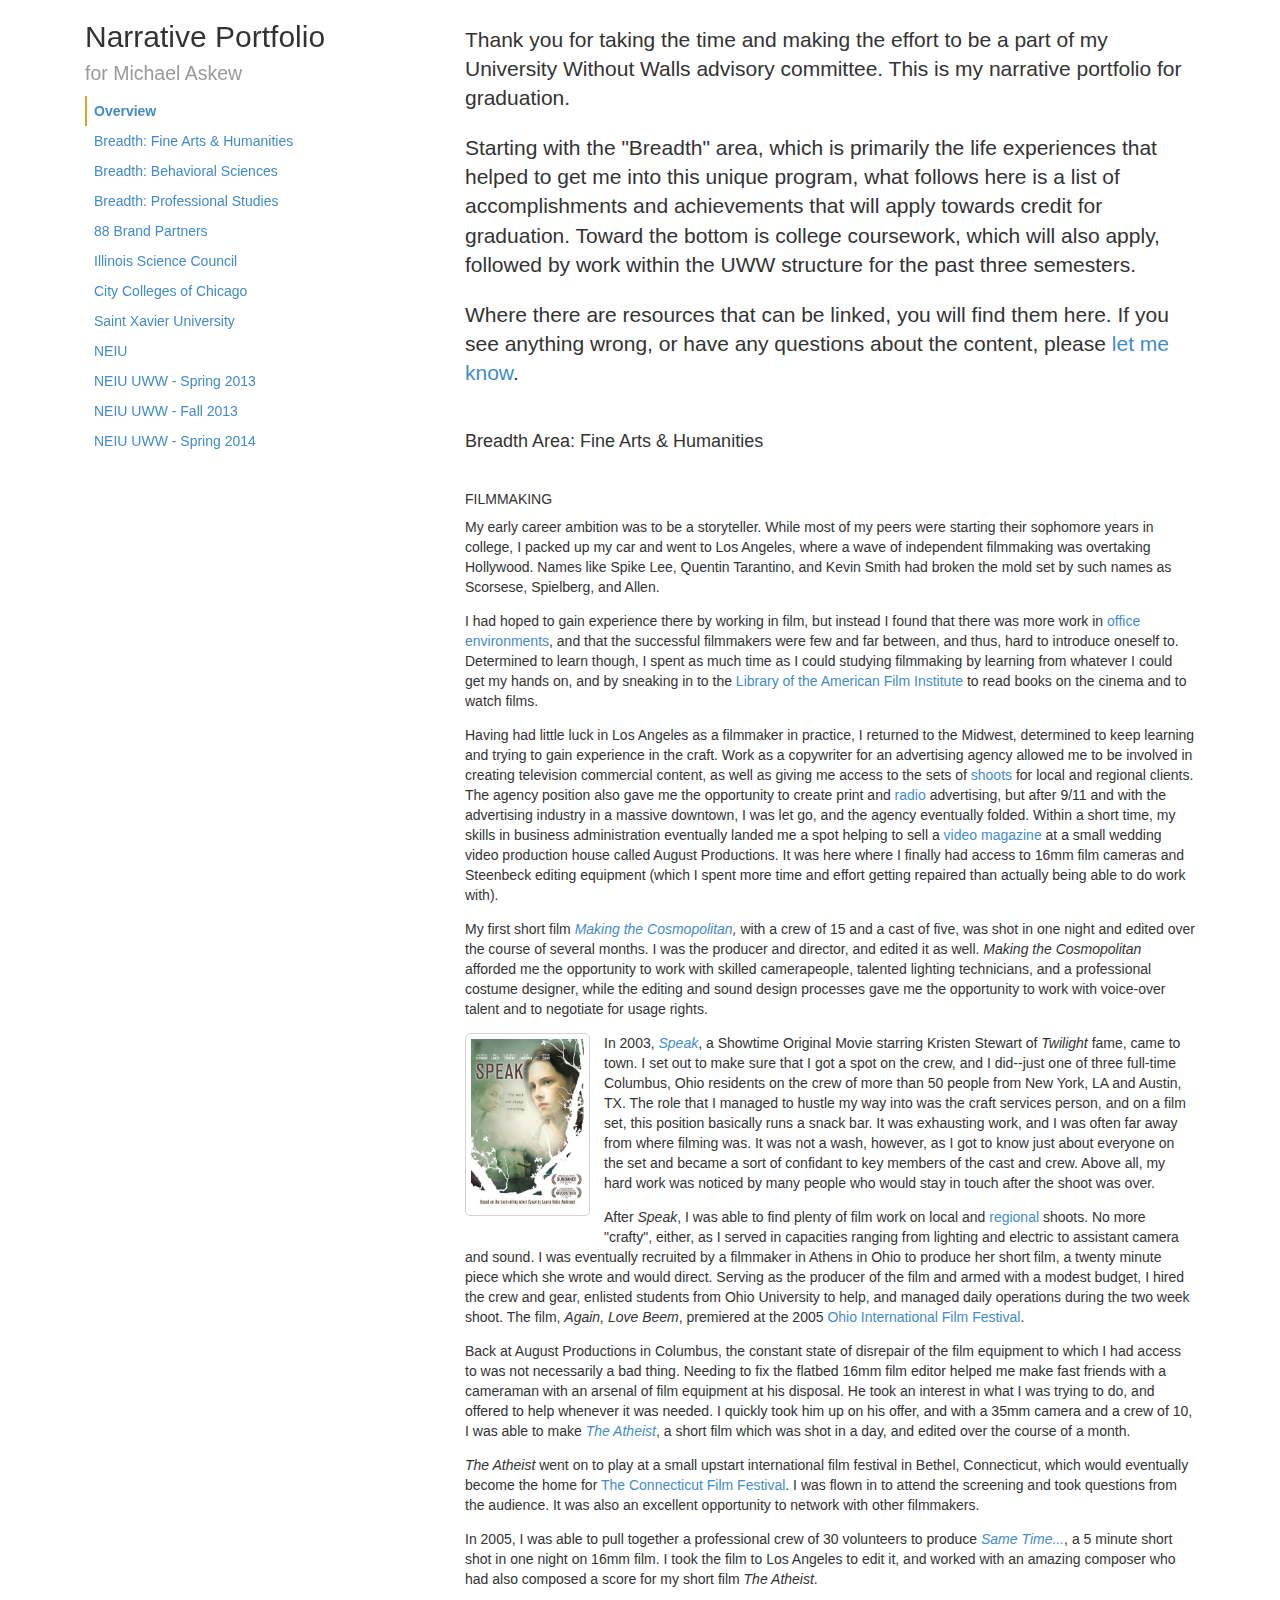
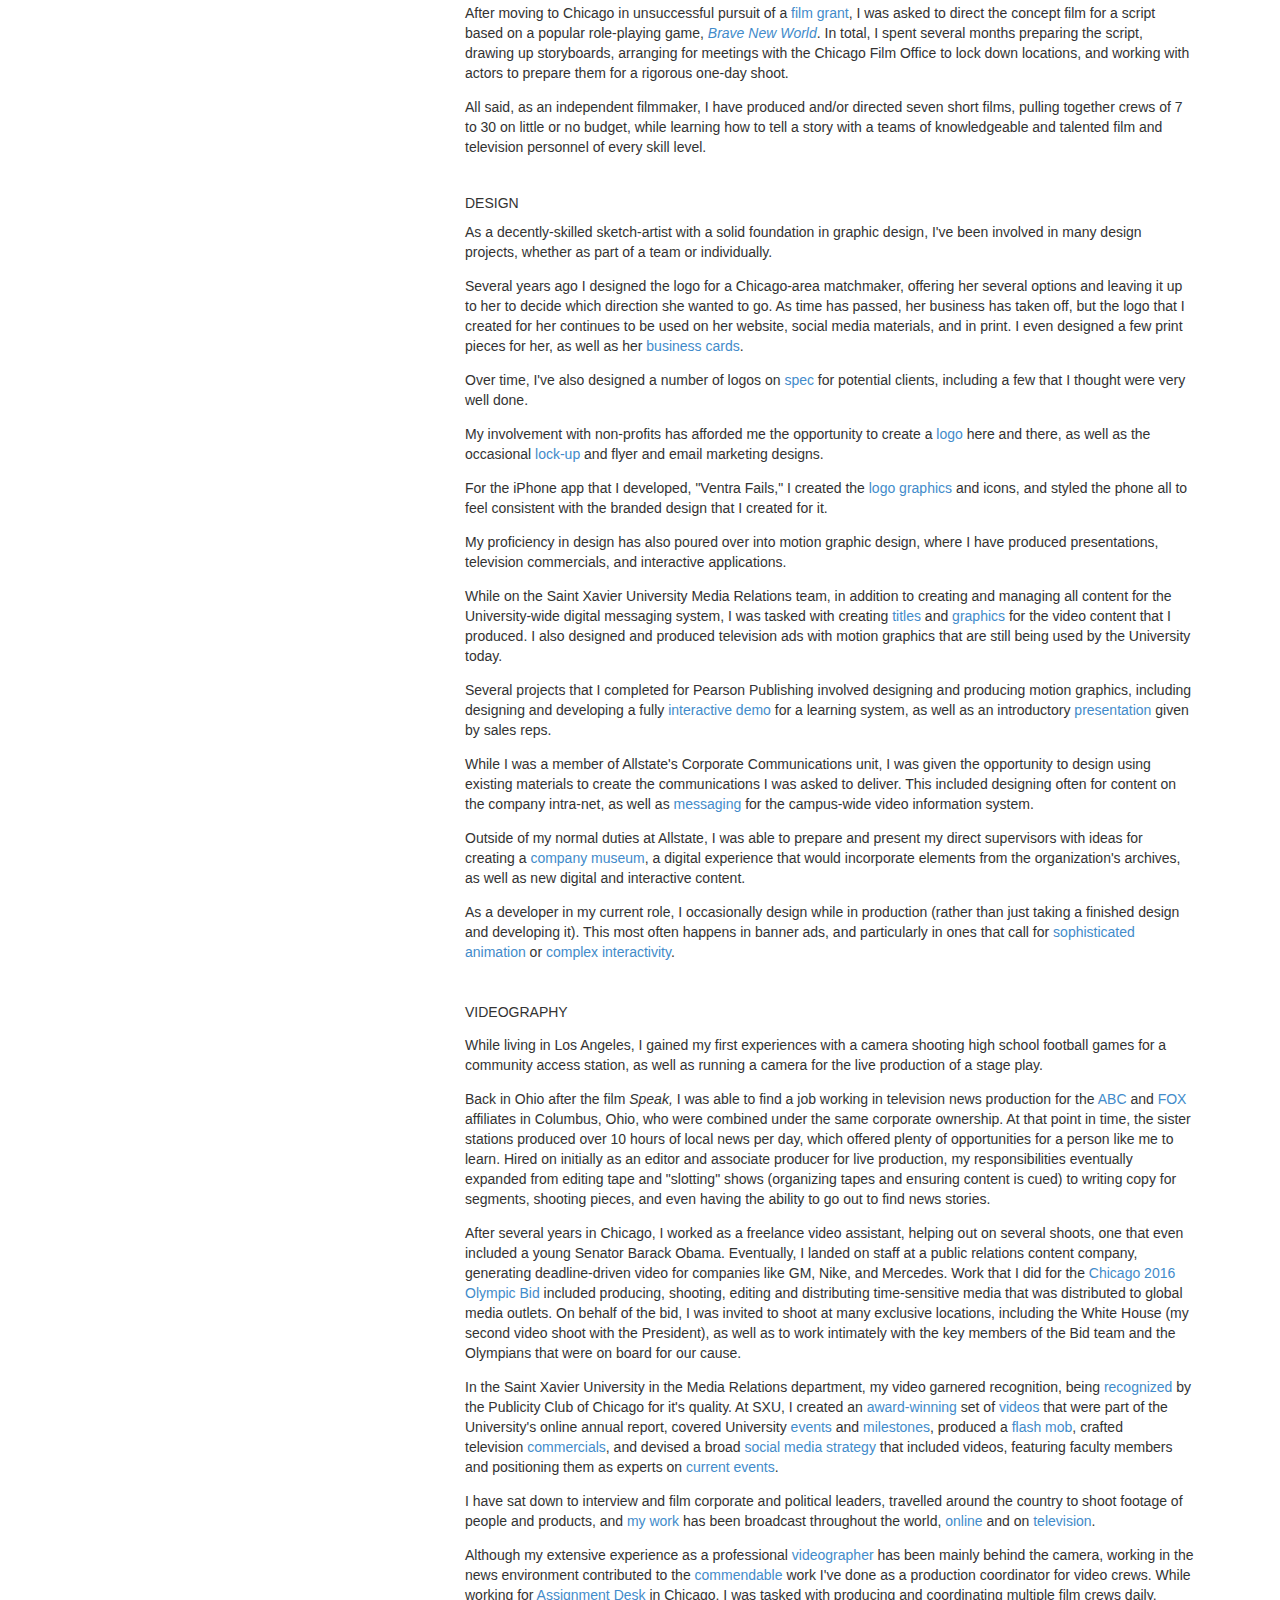
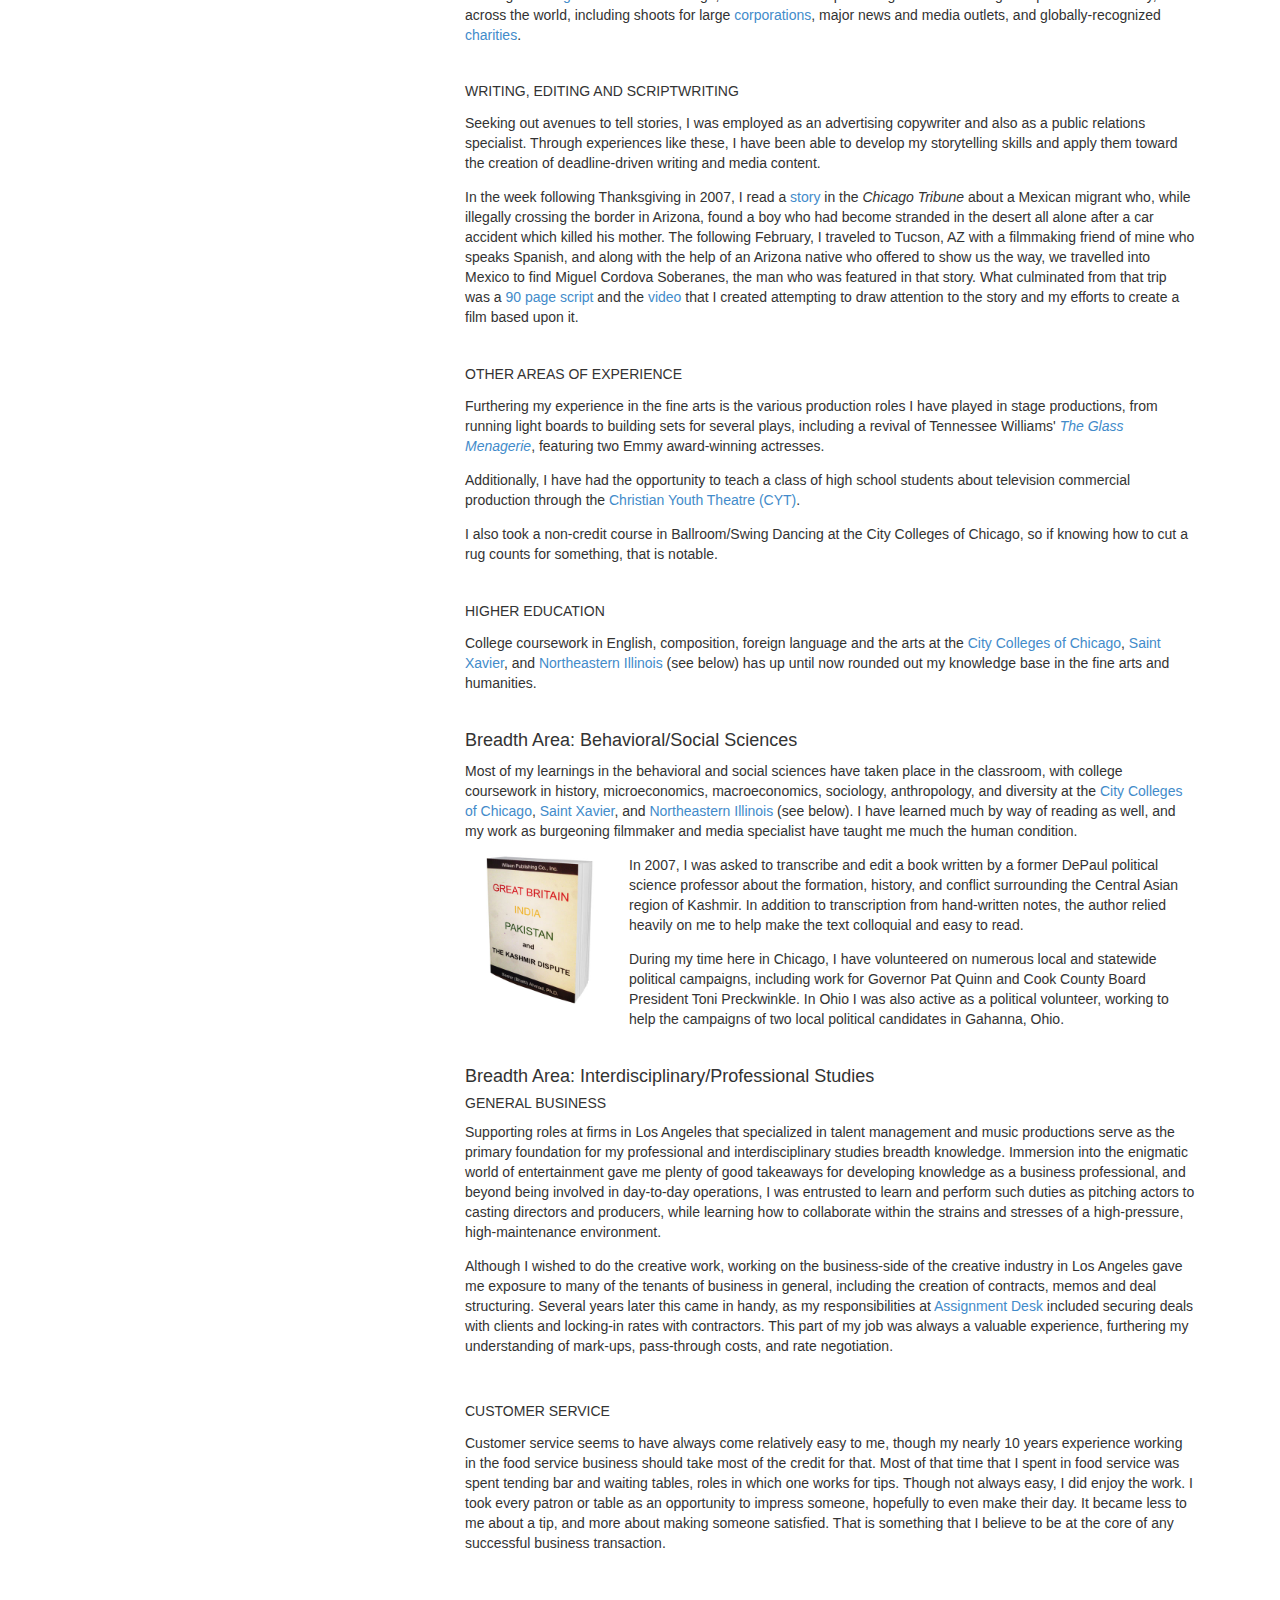
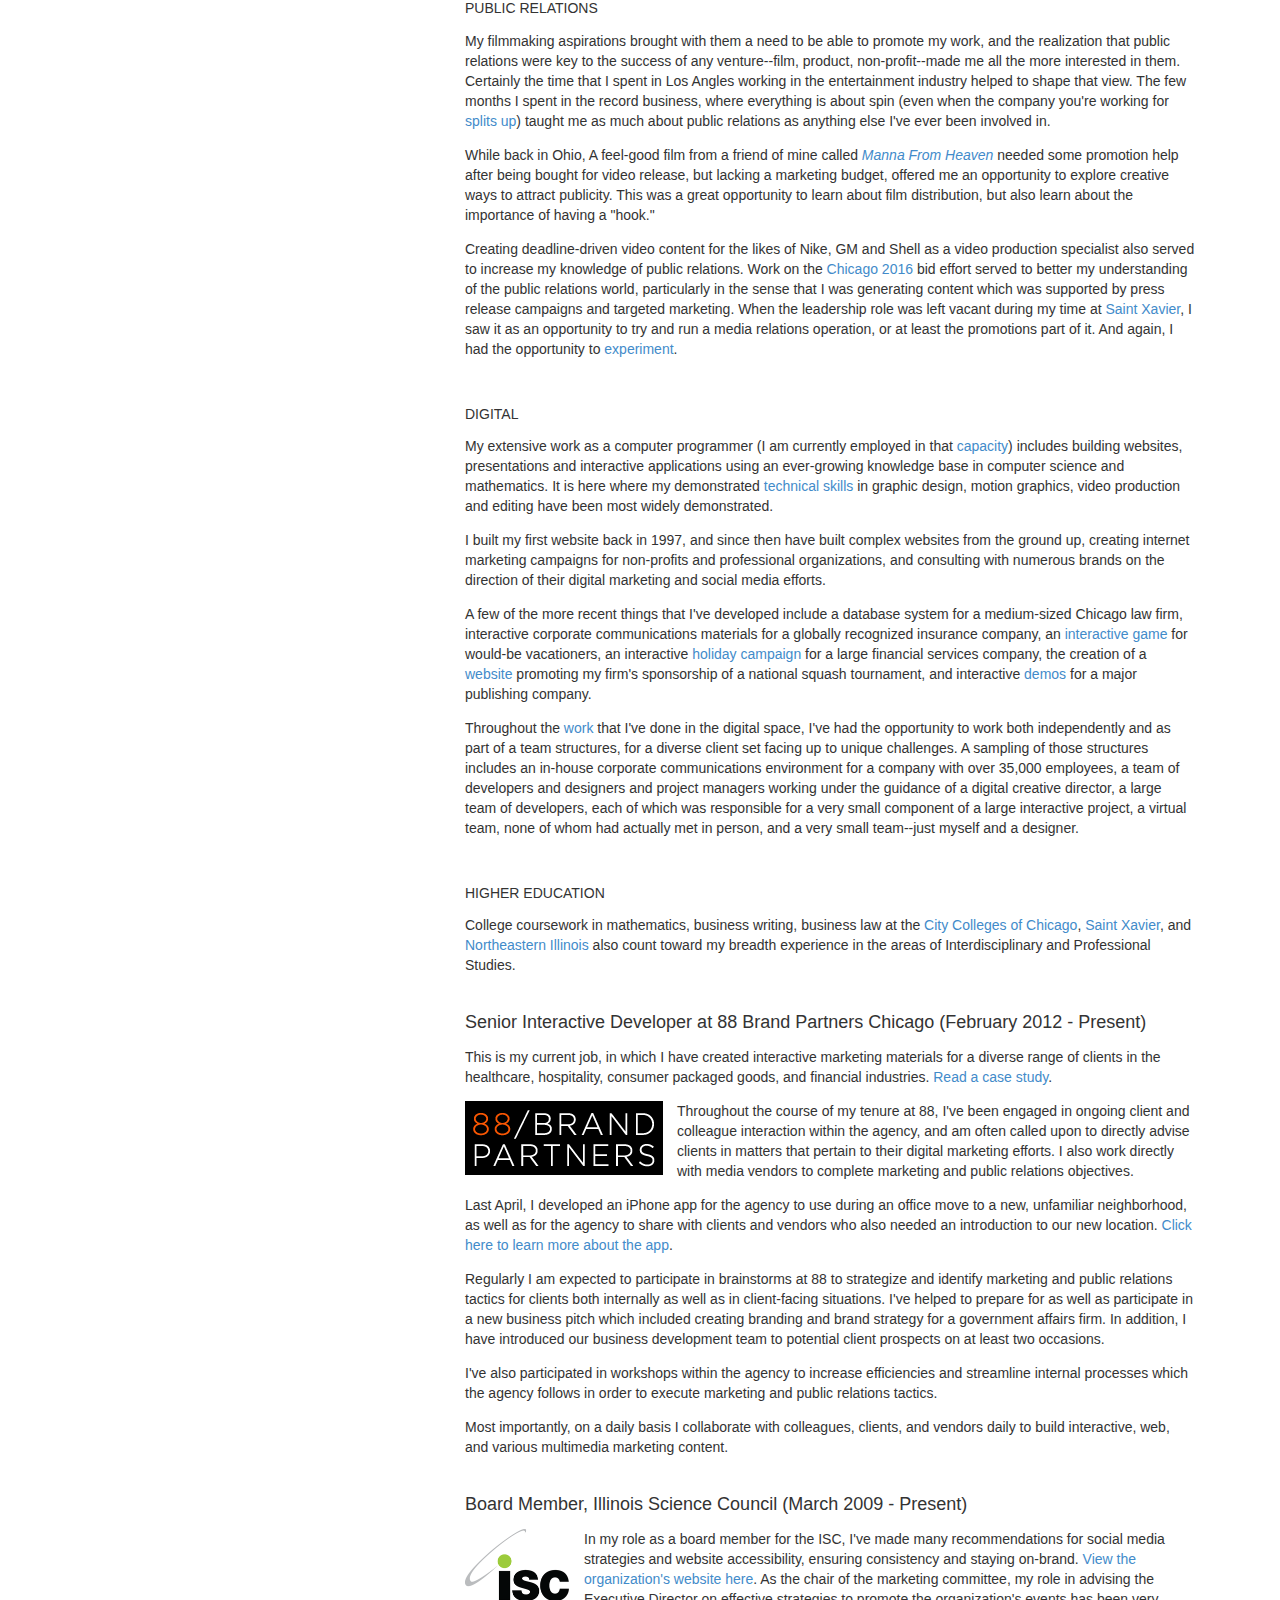
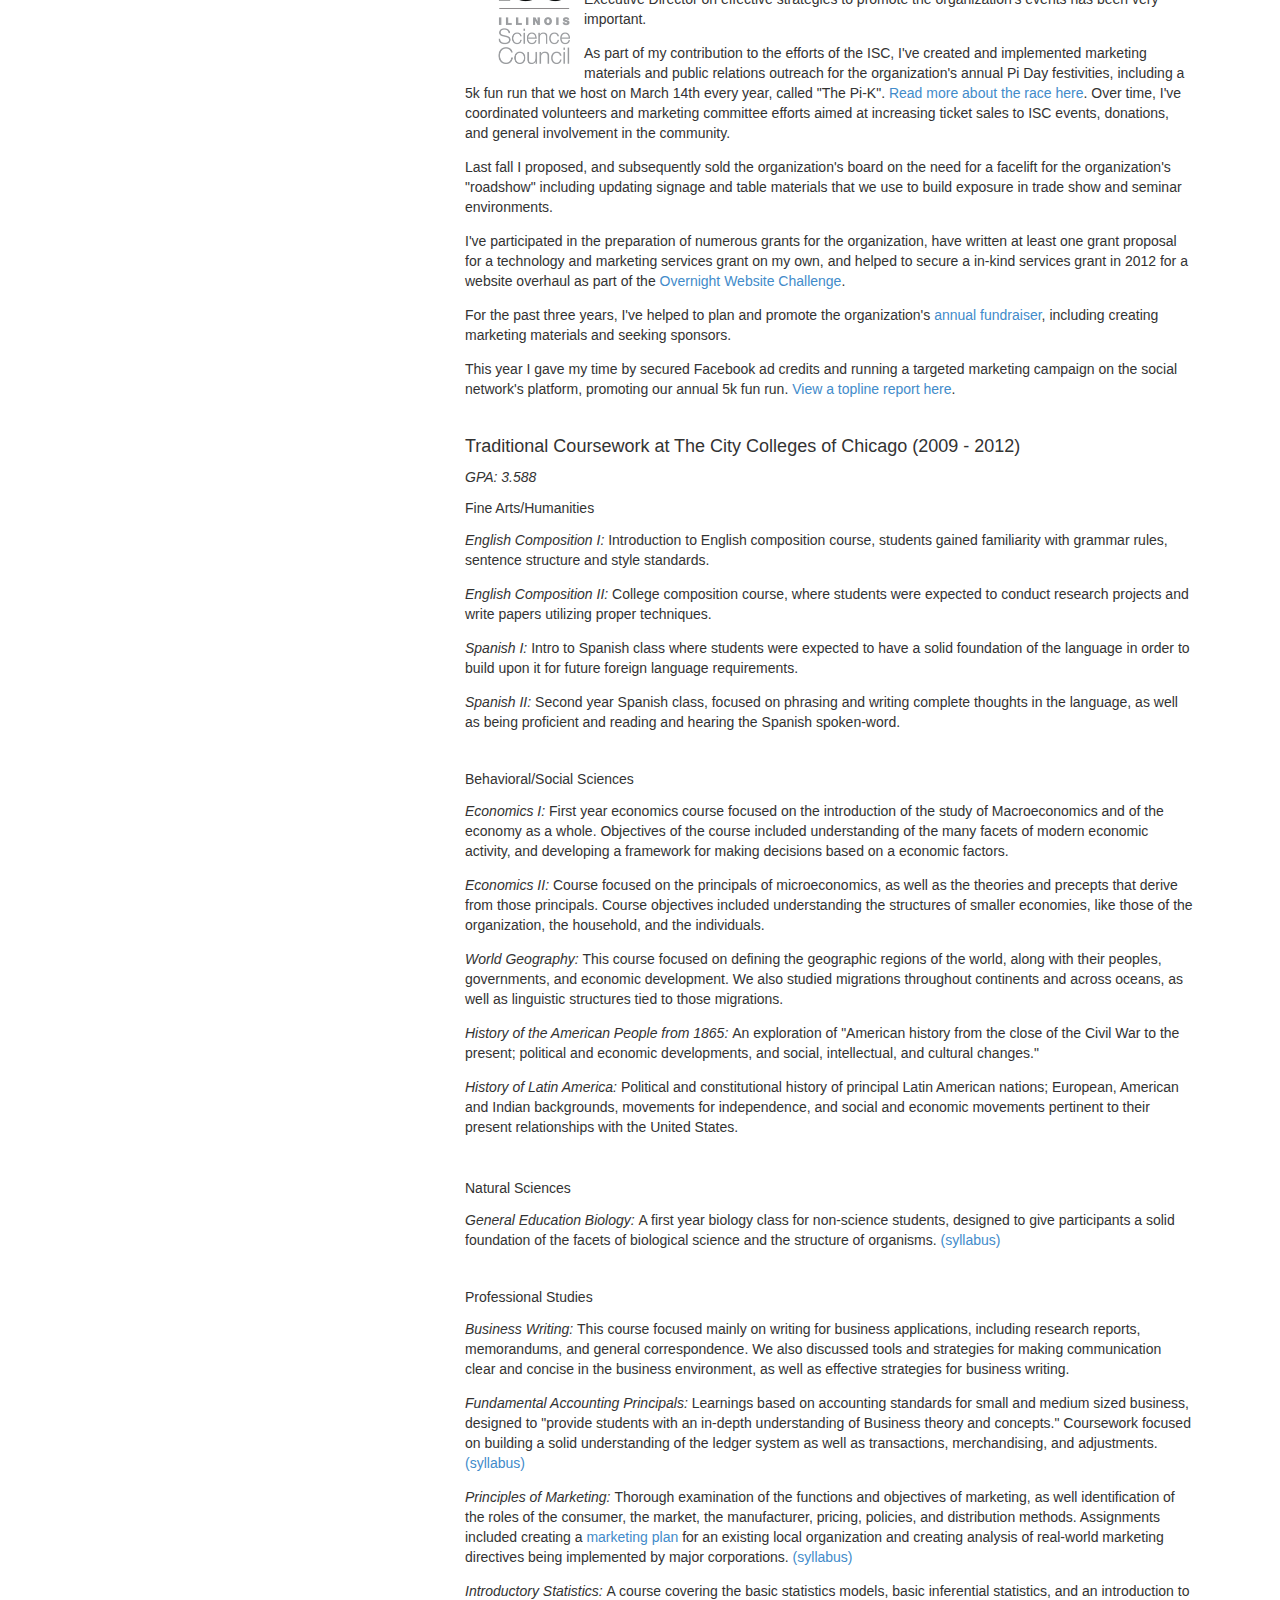
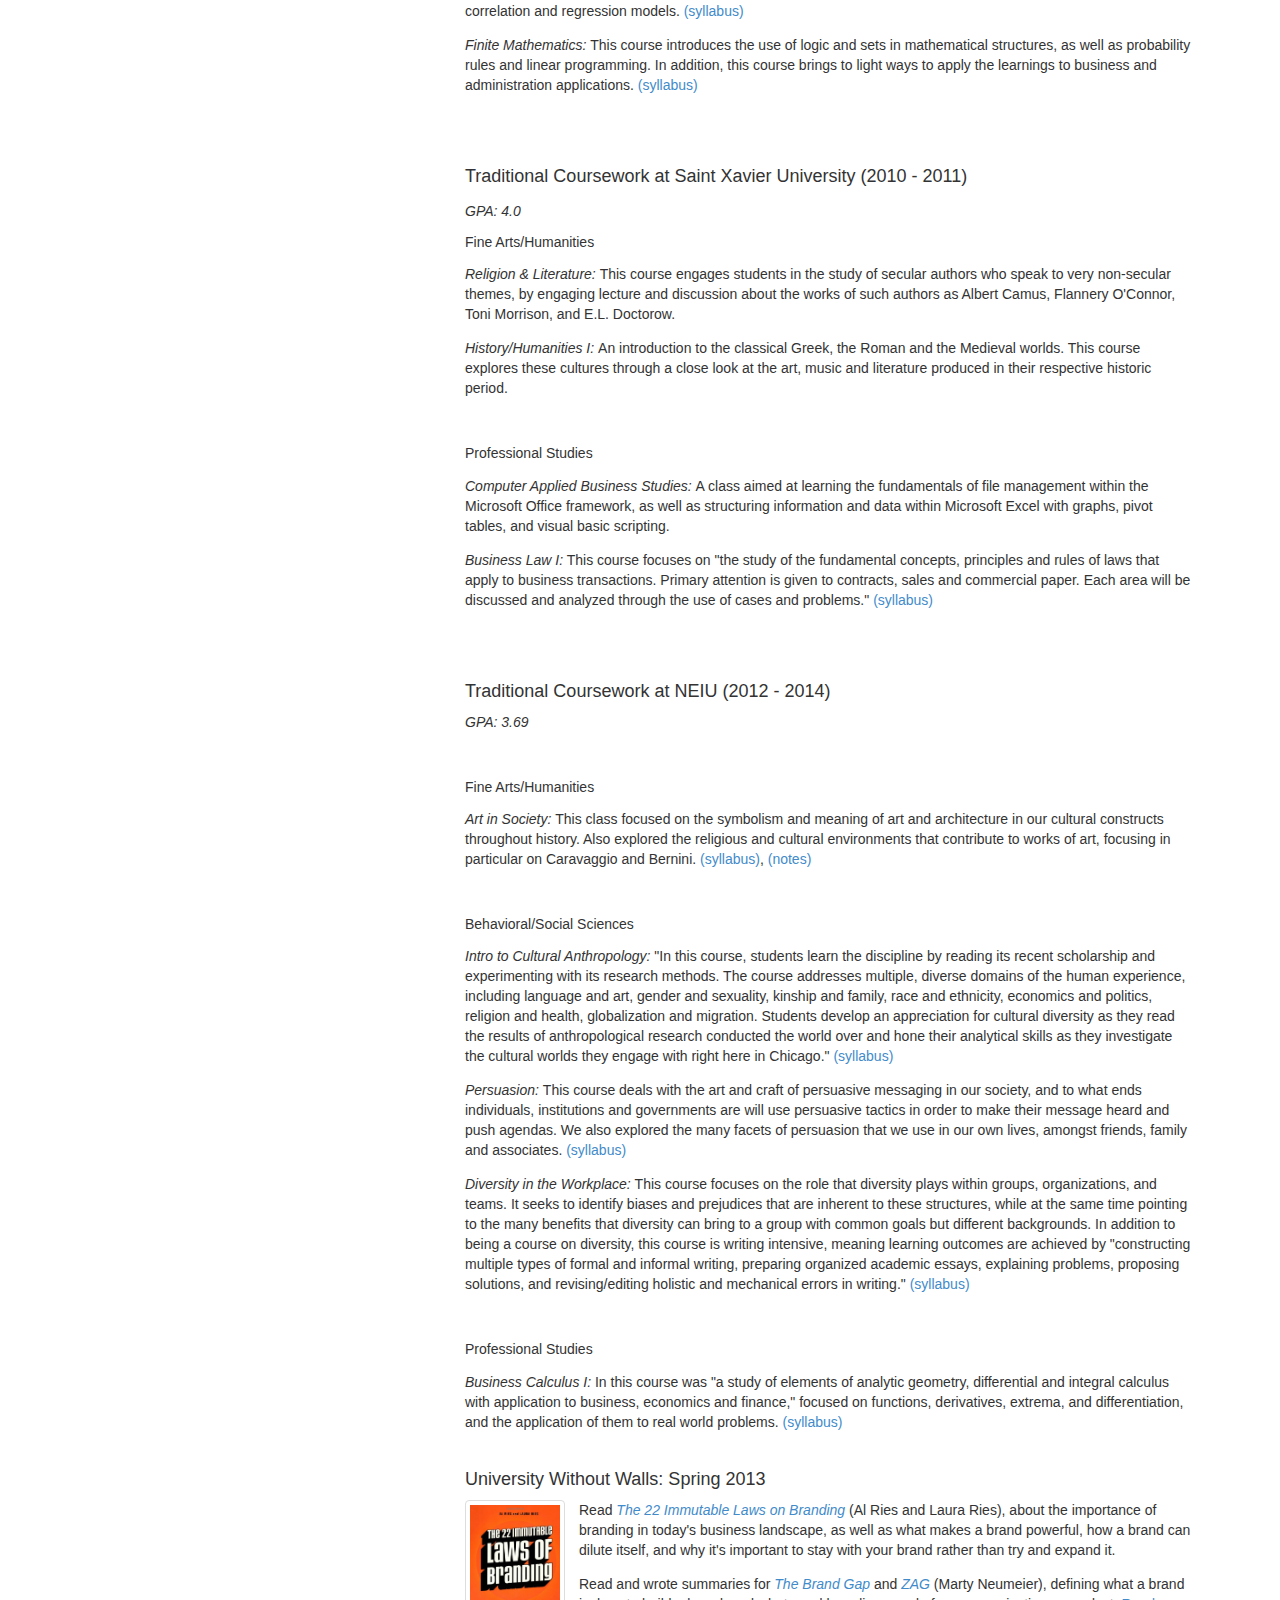
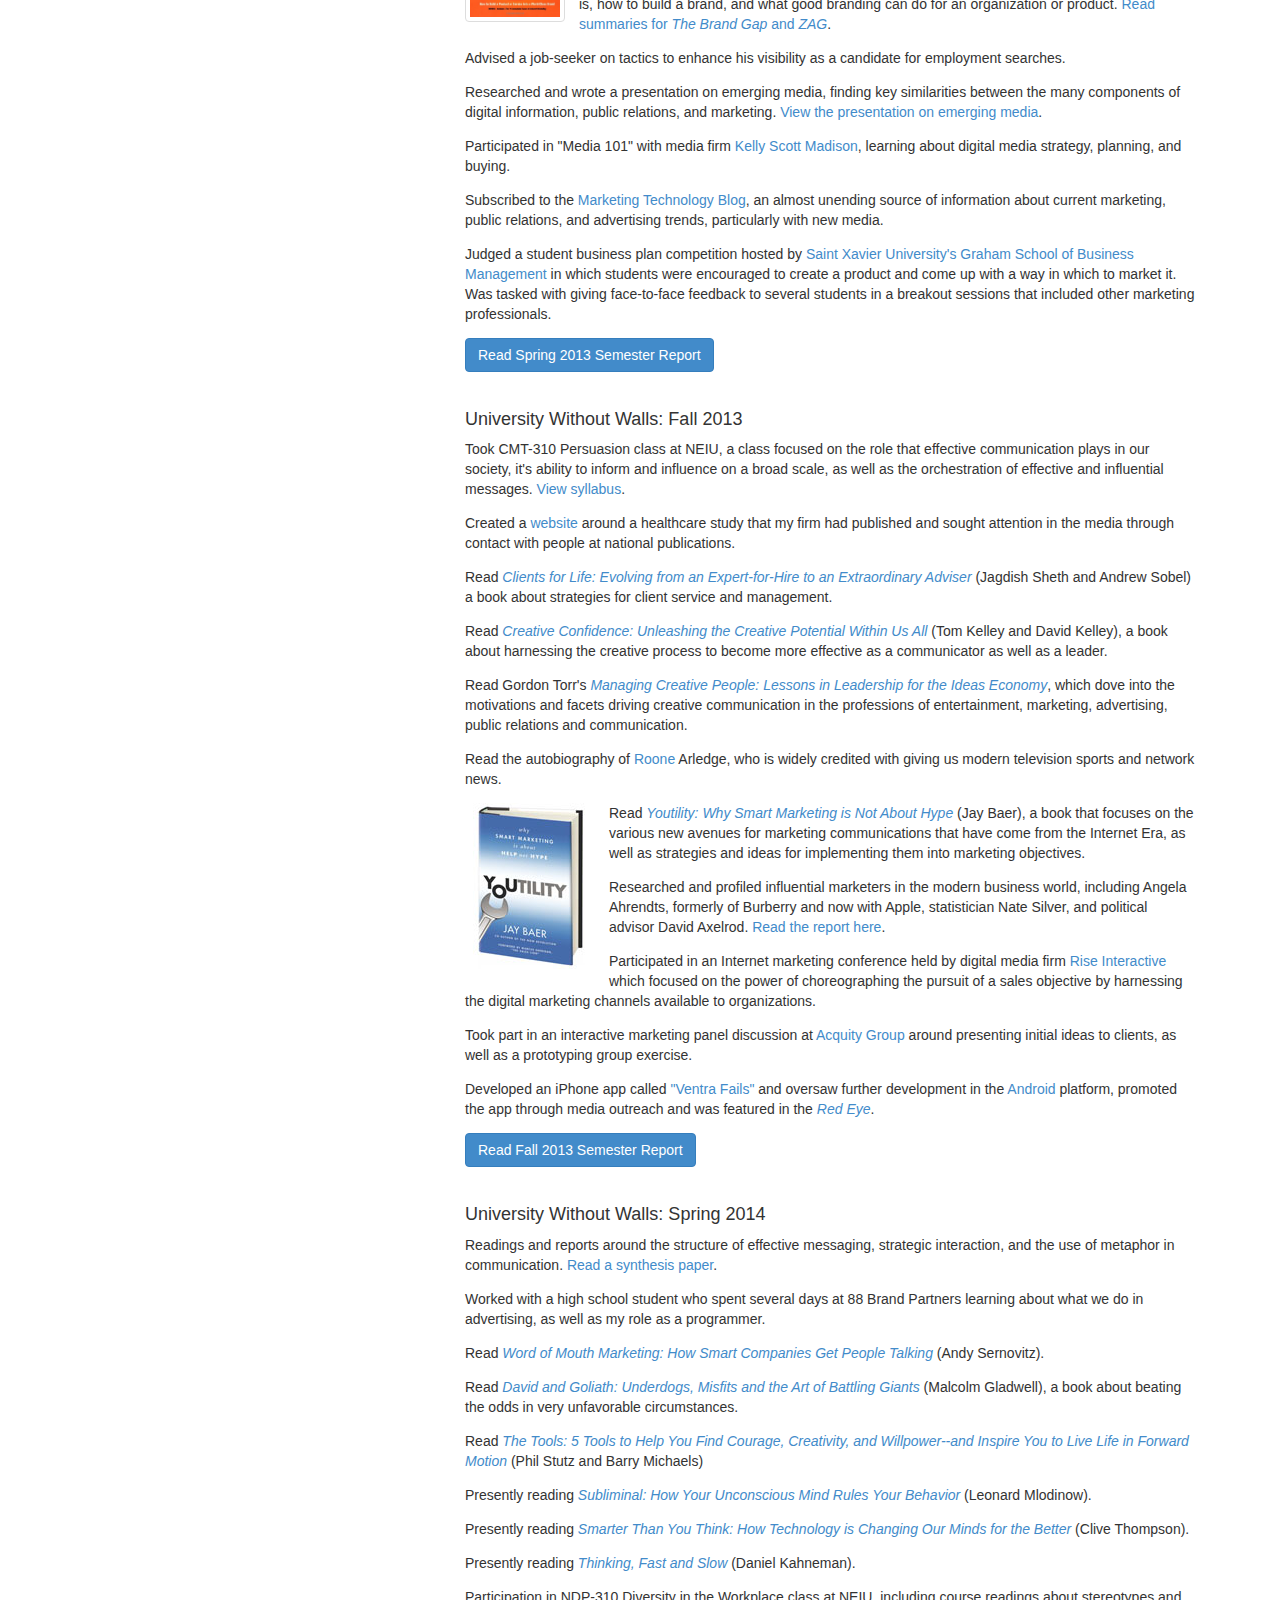
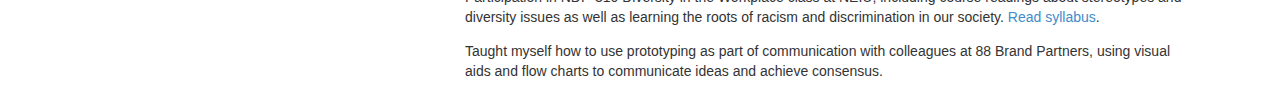
==== commit 1508454e: "design-text" ====
--- a/index.html
+++ b/index.html
@@ -78,8 +78,17 @@
           <li style="">All said, as an independent filmmaker, I have produced and/or directed seven short films, pulling together crews of 7 to 30 on little or no budget, while learning how to tell a story with a teams of knowledgeable and talented film and television personnel of every skill level.</li></ul>
 
             <ul><li style=""><h5><br></h5><h5>DESIGN</h5>
-              As a decently-skilled sketch-artist with a solid foundation in graphic design, I've designed simple logos for several organizations, inlcuding a <a href="http://www.stefandthecity.com/" target="_blank">matchmaker</a> and a <a href="http://cleverangle.com/design-print.html" target="_blank">film group</a>, created graphic design pieces to promote services, events, and individuals.</li>
-							<li>These abilities have also poured over into motion graphic design, where I have produced presentations, television commercials, and interactive applications.</li>
+              As a decently-skilled sketch-artist with a solid foundation in graphic design, I've been involved in many design projects, whether as part of a team or individually.</li>
+              <li>Several years ago I designed the logo for a Chicago-area matchmaker, offering her several options and leaving it up to her to decide which direction she wanted to go. As time has passed, her business has taken off, but the logo that I created for her continues to be used on her website, social media materials, and in print. I even designed a few print pieces for her, as well as her <a href="links/stef-cards.jpg" target="_blank">business cards</a>.
+              <li>Over time, I've also designed a number of logos on <a href="links/citizens_law_group-law.jpg" target="_blank">spec</a> for potential clients, including a few that I thought were very well done.</li>
+              <li>My involvement with non-profits has afforded me the opportunity to create a <a href="links/nami-logos" target="_blank">logo</a> here and there, as well as the occasional <a href="http://www.eventbrite.com/e/science-of-a-cocktail-party-2013-tickets-8268141233" target="_blank">lock-up</a> and flyer and email marketing designs.</li>
+              <li>For the iPhone app that I developed, "Ventra Fails," I created the <a href="links/ventrafails-logo.jpg" target="_blank">  logo graphics</a> and icons, and styled the phone all to feel consistent with the branded design that I created for it. 
+							<li>My proficiency in design has also poured over into motion graphic design, where I have produced presentations, television commercials, and interactive applications.</li>
+							<li>While on the Saint Xavier University Media Relations team, in addition to creating and managing all content for the University-wide digital messaging system, I was tasked with creating <a href="links/sxu-titles.pdf" target="_blank">titles</a> and <a href="links/sxu-inauguration.pdf" target="_blank">graphics</a> for the video content that I produced. I also designed and produced television ads with motion graphics that are still being used by the University today.</li>
+							<li>Several projects that I completed for Pearson Publishing involved designing and producing motion graphics, including designing and developing a fully <a href="http://askewaskew.com/test/OWL_web/" target="_blank">interactive demo</a> for a learning system, as well as an introductory <a href="links/pearson-writingcoach.pdf" target="_blank">presentation</a> given by sales reps.</li>
+							<li>While I was a member of Allstate's Corporate Communications unit, I was given the opportunity to design using existing materials to create the communications I was asked to deliver. This included designing often for content on the company intra-net, as well as <a href="links/" target="_blank">messaging</a> for the campus-wide video information system.</li>
+							<li>Outside of my normal duties at Allstate, I was able to prepare and present my direct supervisors with ideas for creating a <a href="links/" target="_blank">company museum</a>, a digital experience that would incorporate elements from the organization's archives, as well as new digital and interactive content.</li>
+							<li>As a developer in my current role, I occasionally design while in production (rather than just taking a finished design and developing it). This most often happens in banner ads, and particularly in ones that call for <a href="links/ns-ekg.pdf" target="_blank">sophisticated animation</a> or <a href="links/disc-holiday.pdf" target="_blank">complex interactivity</a>.</li>
               <li><h5><br></h5></li>
             </ul>
 
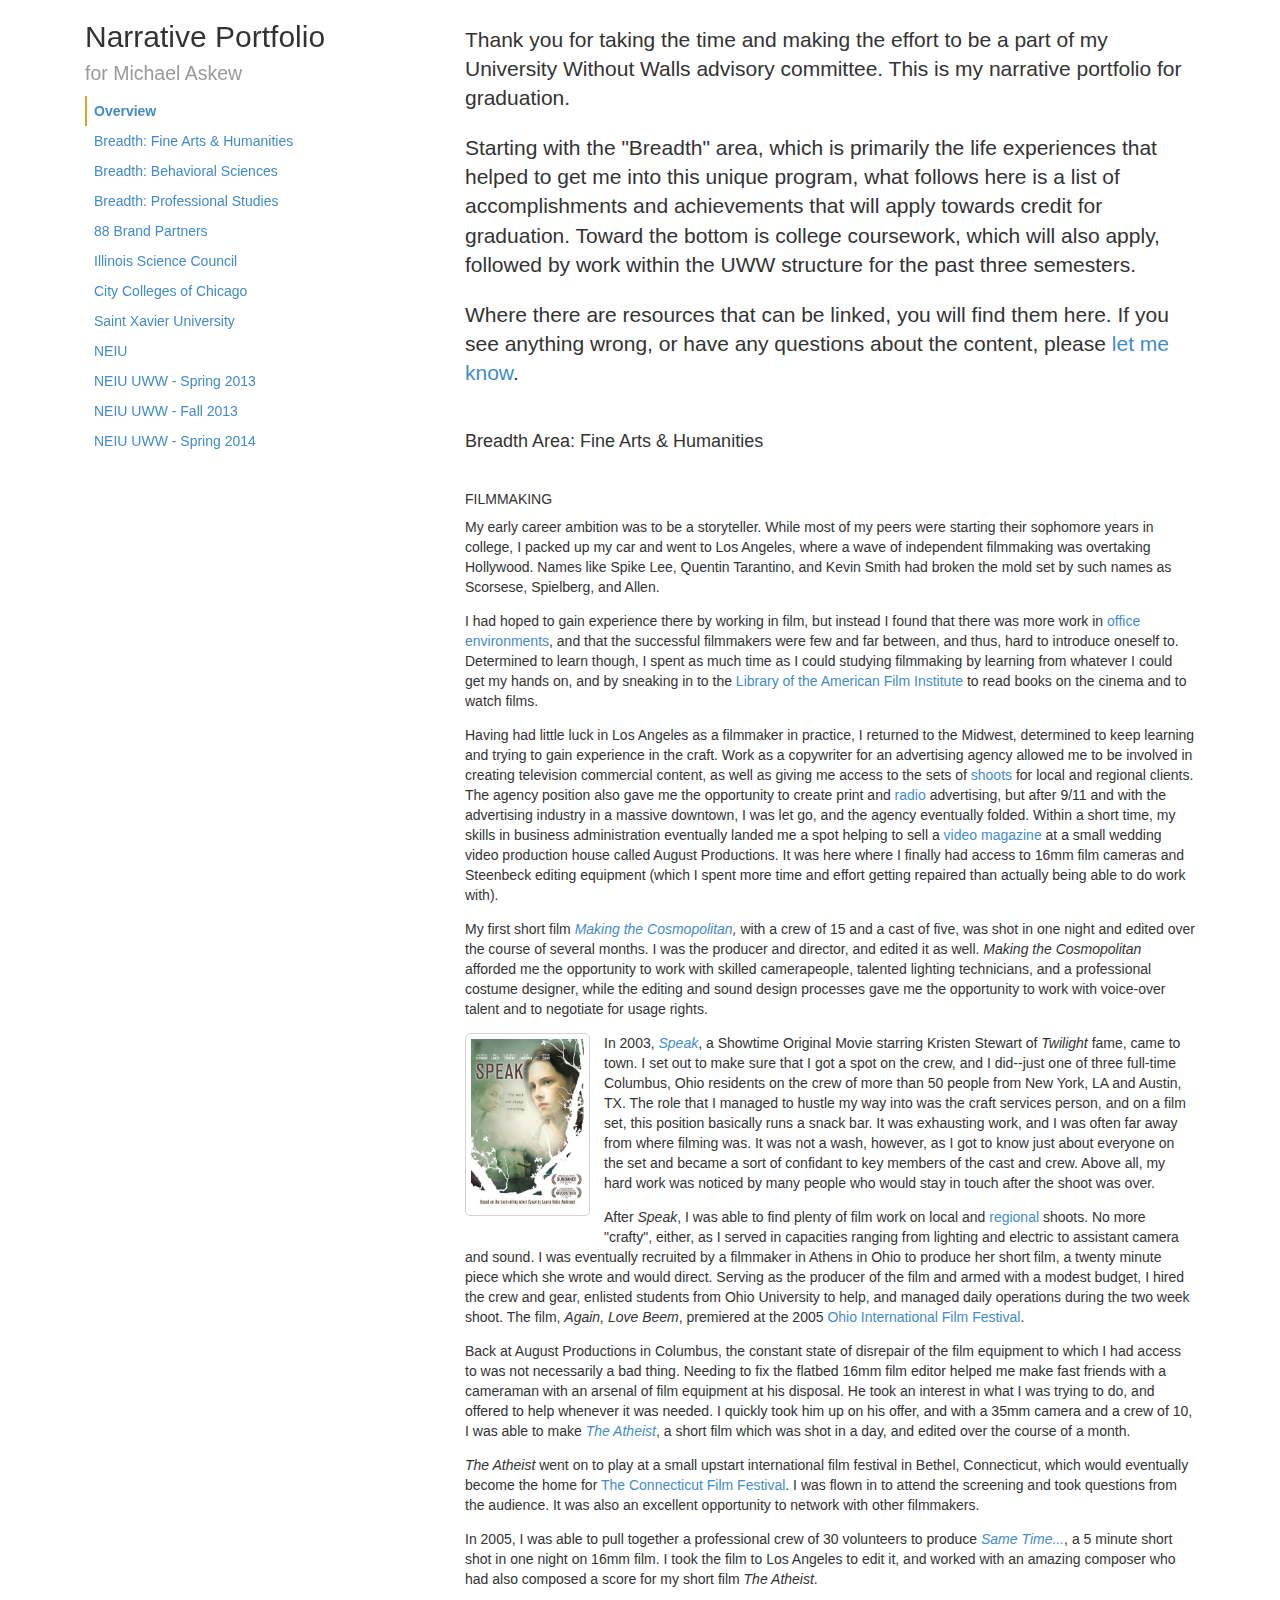
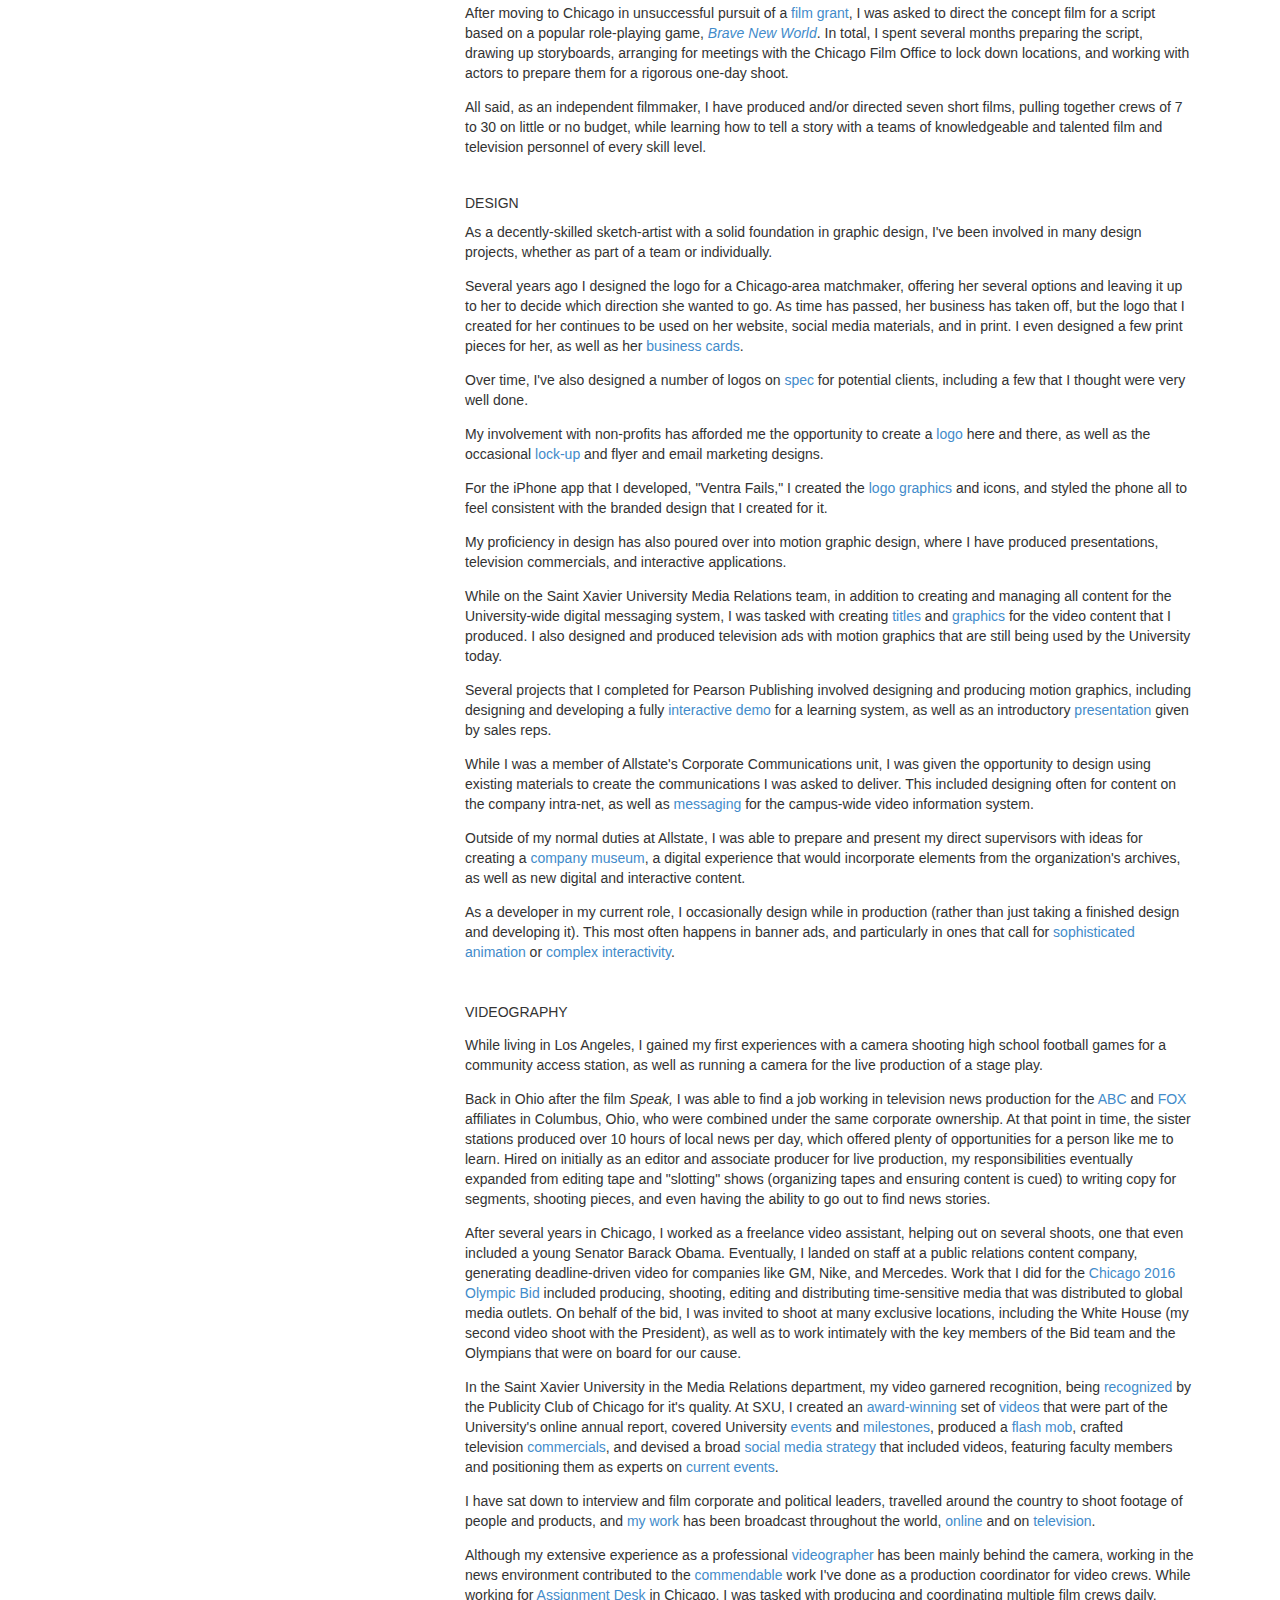
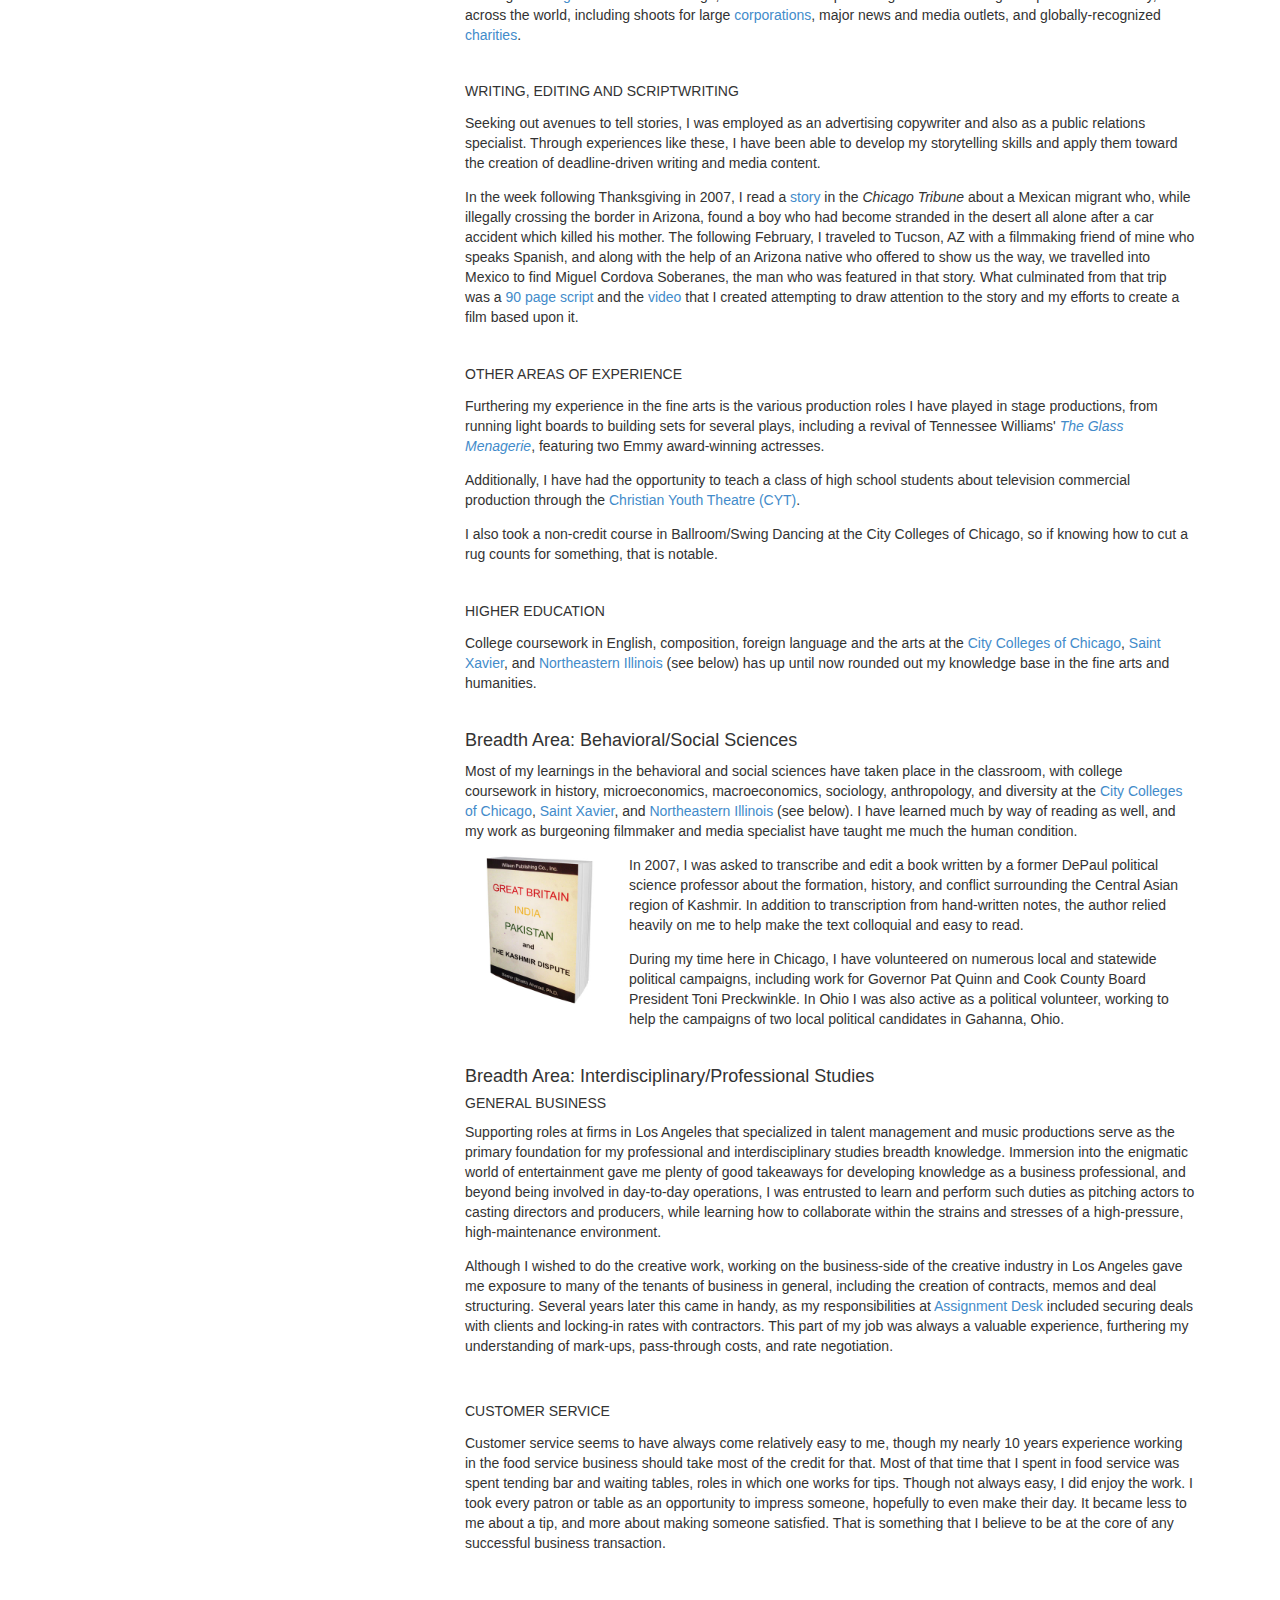
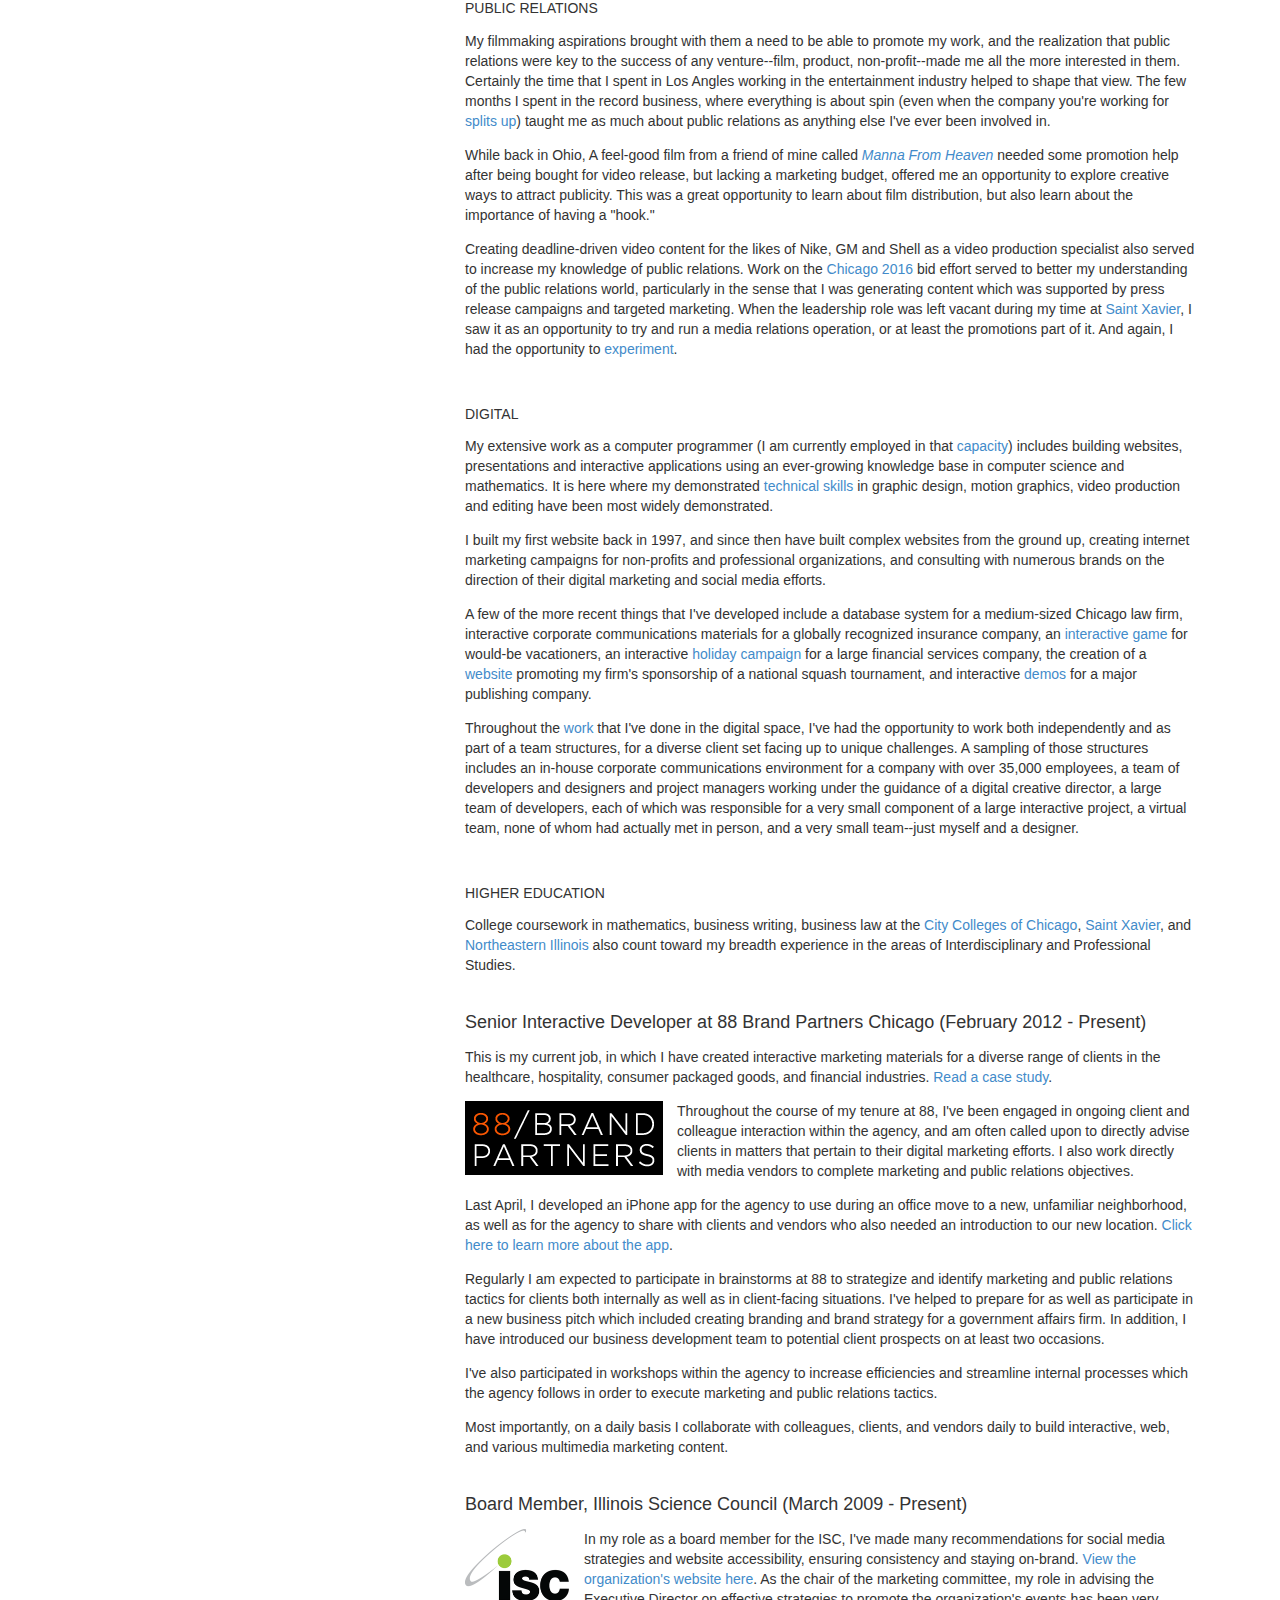
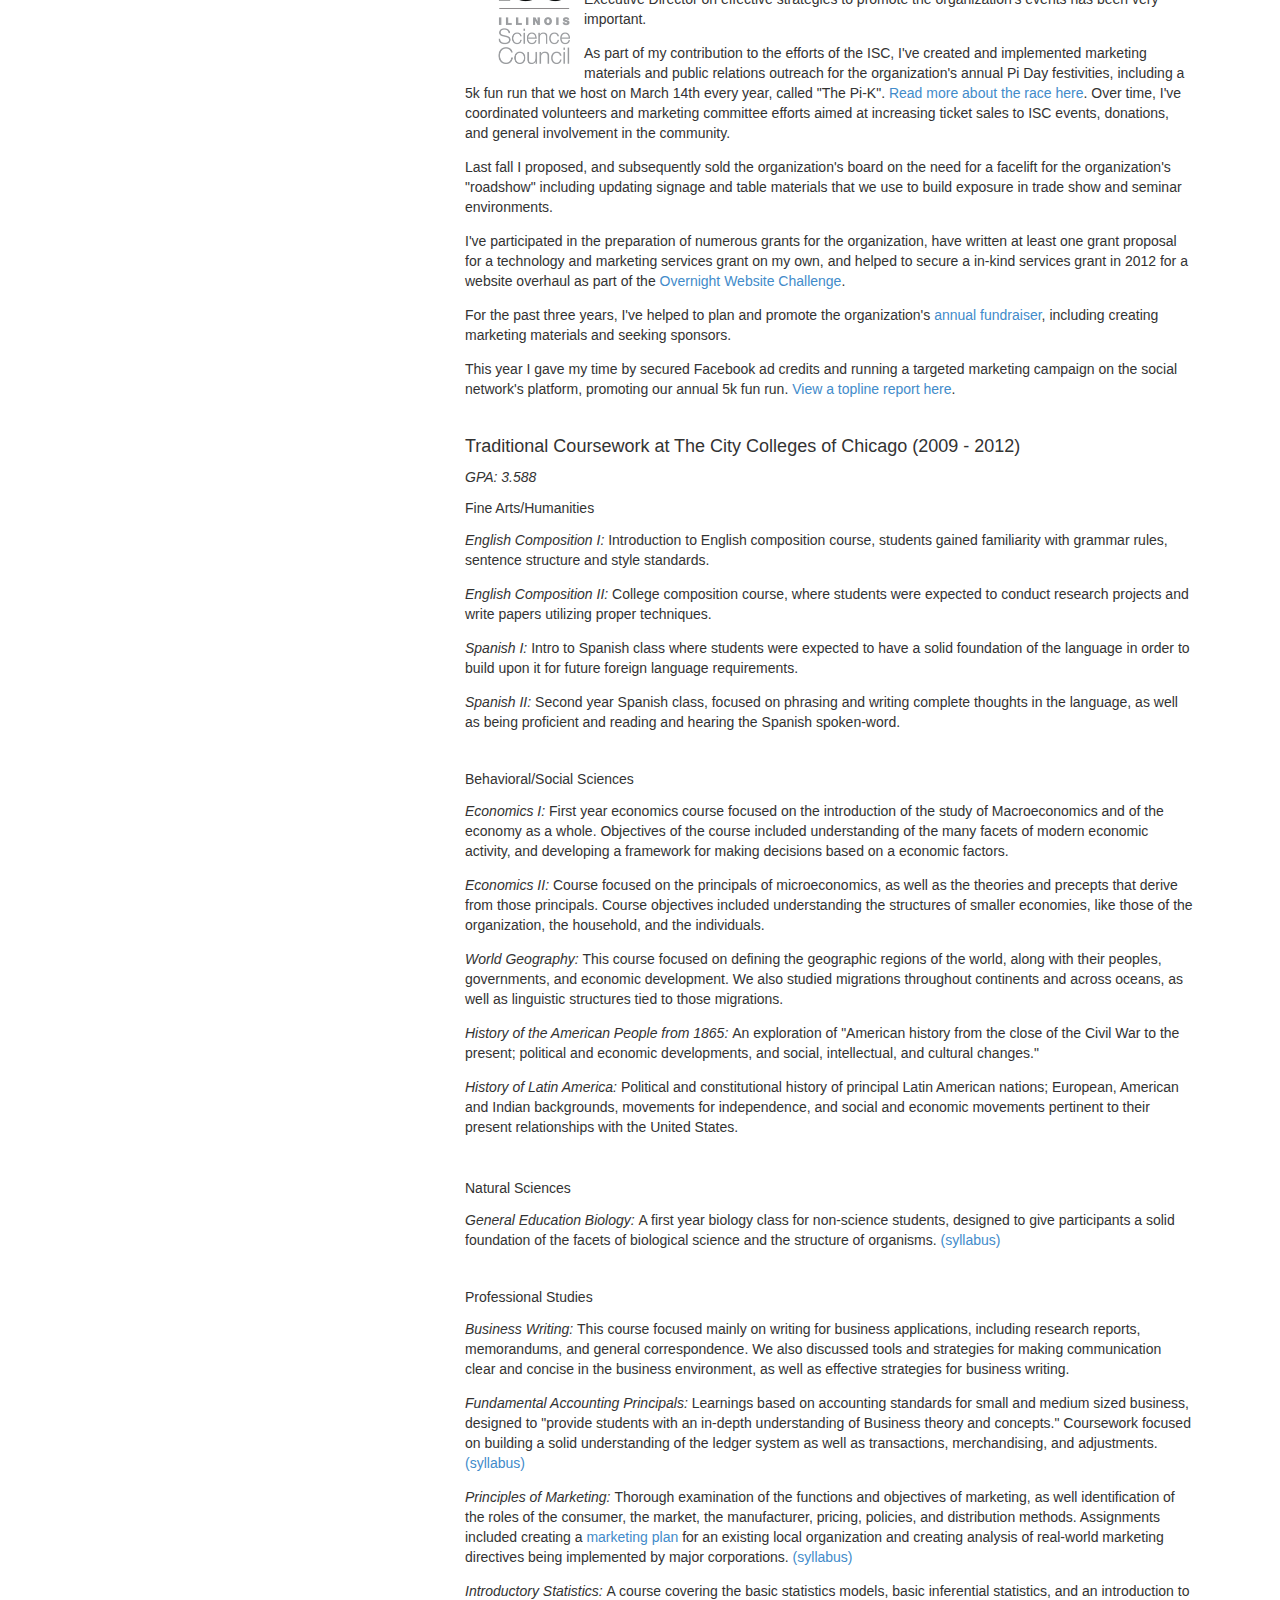
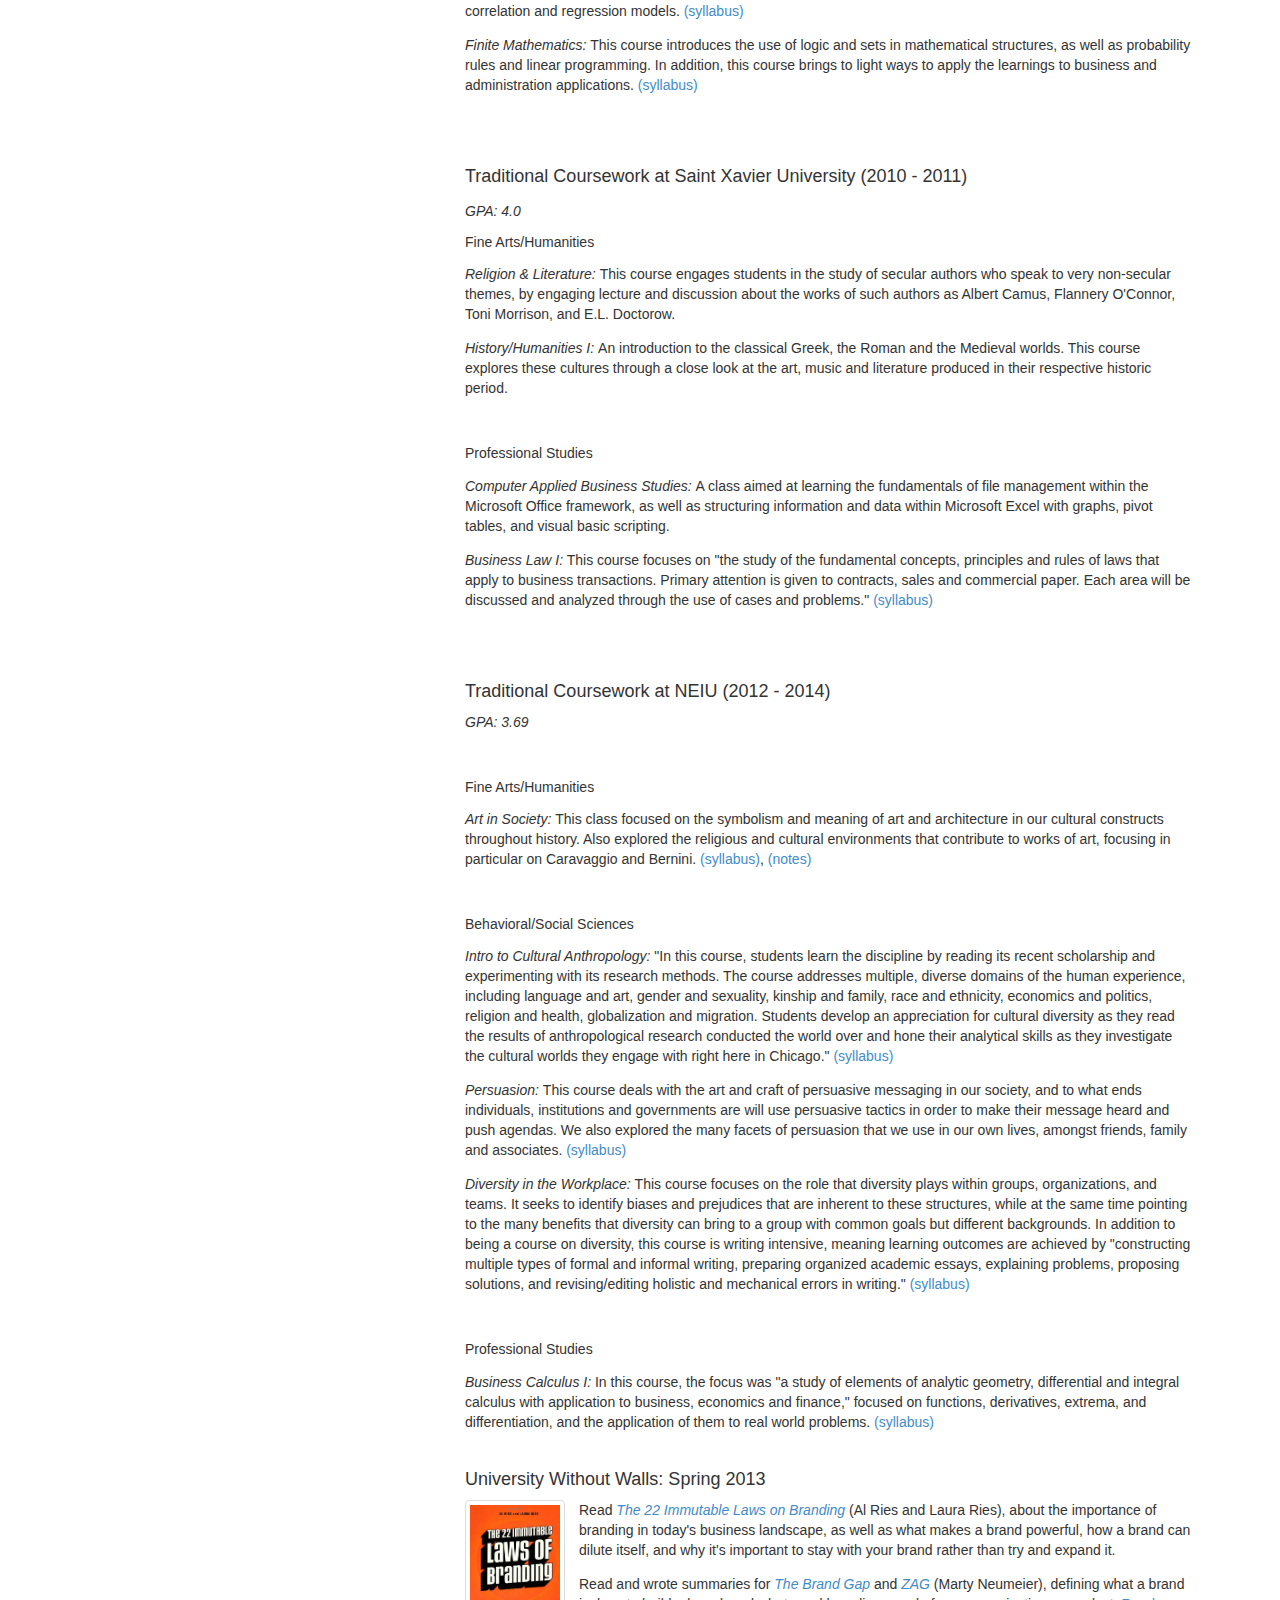
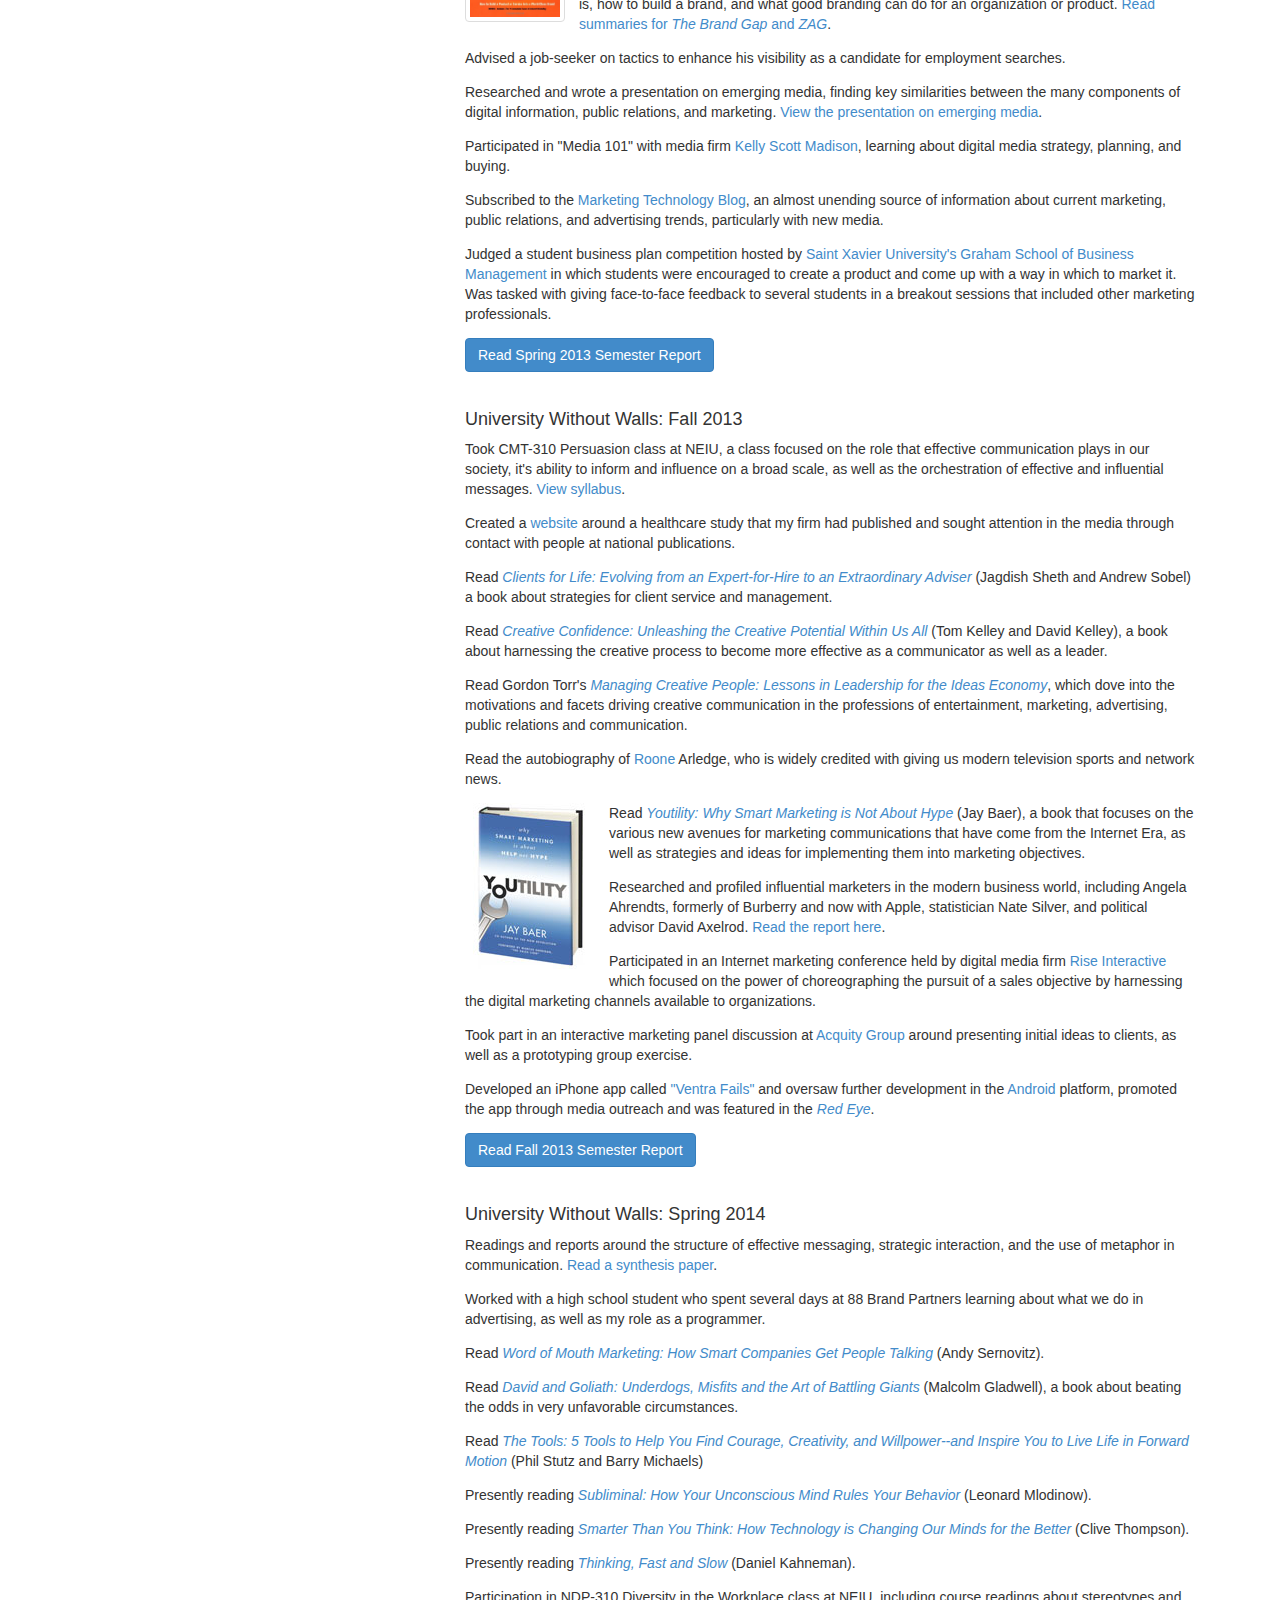
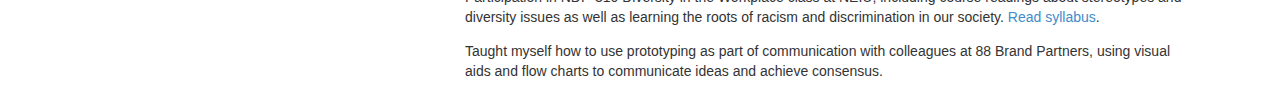
==== commit 30171f53: "was to were" ====
--- a/index.html
+++ b/index.html
@@ -81,13 +81,13 @@
               As a decently-skilled sketch-artist with a solid foundation in graphic design, I've been involved in many design projects, whether as part of a team or individually.</li>
               <li>Several years ago I designed the logo for a Chicago-area matchmaker, offering her several options and leaving it up to her to decide which direction she wanted to go. As time has passed, her business has taken off, but the logo that I created for her continues to be used on her website, social media materials, and in print. I even designed a few print pieces for her, as well as her <a href="links/stef-cards.jpg" target="_blank">business cards</a>.
               <li>Over time, I've also designed a number of logos on <a href="links/citizens_law_group-law.jpg" target="_blank">spec</a> for potential clients, including a few that I thought were very well done.</li>
-              <li>My involvement with non-profits has afforded me the opportunity to create a <a href="links/nami-logos" target="_blank">logo</a> here and there, as well as the occasional <a href="http://www.eventbrite.com/e/science-of-a-cocktail-party-2013-tickets-8268141233" target="_blank">lock-up</a> and flyer and email marketing designs.</li>
+              <li>My involvement with non-profits has afforded me the opportunity to create a <a href="links/nami-logos.jpg" target="_blank">logo</a> here and there, as well as the occasional <a href="http://www.eventbrite.com/e/science-of-a-cocktail-party-2013-tickets-8268141233" target="_blank">lock-up</a> and flyer and email marketing designs.</li>
               <li>For the iPhone app that I developed, "Ventra Fails," I created the <a href="links/ventrafails-logo.jpg" target="_blank">  logo graphics</a> and icons, and styled the phone all to feel consistent with the branded design that I created for it. 
 							<li>My proficiency in design has also poured over into motion graphic design, where I have produced presentations, television commercials, and interactive applications.</li>
 							<li>While on the Saint Xavier University Media Relations team, in addition to creating and managing all content for the University-wide digital messaging system, I was tasked with creating <a href="links/sxu-titles.pdf" target="_blank">titles</a> and <a href="links/sxu-inauguration.pdf" target="_blank">graphics</a> for the video content that I produced. I also designed and produced television ads with motion graphics that are still being used by the University today.</li>
 							<li>Several projects that I completed for Pearson Publishing involved designing and producing motion graphics, including designing and developing a fully <a href="http://askewaskew.com/test/OWL_web/" target="_blank">interactive demo</a> for a learning system, as well as an introductory <a href="links/pearson-writingcoach.pdf" target="_blank">presentation</a> given by sales reps.</li>
-							<li>While I was a member of Allstate's Corporate Communications unit, I was given the opportunity to design using existing materials to create the communications I was asked to deliver. This included designing often for content on the company intra-net, as well as <a href="links/" target="_blank">messaging</a> for the campus-wide video information system.</li>
-							<li>Outside of my normal duties at Allstate, I was able to prepare and present my direct supervisors with ideas for creating a <a href="links/" target="_blank">company museum</a>, a digital experience that would incorporate elements from the organization's archives, as well as new digital and interactive content.</li>
+							<li>While I was a member of Allstate's Corporate Communications unit, I was given the opportunity to design using existing materials to create the communications I was asked to deliver. This included designing often for content on the company intra-net, as well as <a href="links/allstate-givesback.pdf" target="_blank">messaging</a> for the campus-wide video information system.</li>
+							<li>Outside of my normal duties at Allstate, I was able to prepare and present my direct supervisors with ideas for creating a <a href="links/HistoryMuseum.pdf" target="_blank">company museum</a>, a digital experience that would incorporate elements from the organization's archives, as well as new digital and interactive content.</li>
 							<li>As a developer in my current role, I occasionally design while in production (rather than just taking a finished design and developing it). This most often happens in banner ads, and particularly in ones that call for <a href="links/ns-ekg.pdf" target="_blank">sophisticated animation</a> or <a href="links/disc-holiday.pdf" target="_blank">complex interactivity</a>.</li>
               <li><h5><br></h5></li>
             </ul>
@@ -149,7 +149,7 @@
 									<section id="neiu">
 	                <h4>Traditional Coursework at NEIU (2012 - 2014)</h4><ul><li><em> GPA: 3.69</em></li><li><br></li></ul>
 	
-	                <ul><li><h5>Fine Arts/Humanities</h5></li><li><i>Art in Society:</i>&nbsp;This class focused on the symbolism and meaning of art and architecture in our cultural constructs throughout history. Also explored the religious and cultural environments that contribute to works of art, focusing in particular on Caravaggio and Bernini.&nbsp;<a href="links/Syllabus%20ART%20101.pdf" target="_blank" class="aloha-link-text">(syllabus)</a>, <a href="links/Lecture%20Notes%20(beginning%20Aug%2025,%202012).pdf" target="_blank" class="aloha-link-text">(notes)</a></li><li><br></li><li><h5>Behavioral/Social Sciences</h5></li><li><i>Intro to Cultural Anthropology:</i>&nbsp;"In this course, students learn the discipline by reading its recent scholarship and experimenting with its research methods. The course addresses multiple, diverse domains of the human experience, including language and art, gender and sexuality, kinship and family, race and ethnicity, economics and politics, religion and health, globalization and migration. Students develop an appreciation for cultural diversity as they read the results of anthropological research conducted the world over and hone their analytical skills as they investigate the cultural worlds they engage with right here in Chicago."&nbsp;<a href="links/Syllabus%20Fall%202012%20S.pdf" target="_blank" class="aloha-link-text">(syllabus)</a></li><li><i>Persuasion: </i>This course deals with the art and craft of persuasive messaging in our society, and to what ends individuals, institutions and governments are will use persuasive tactics in order to make their message heard and push agendas. We also explored the many facets of persuasion that we use in our own lives, amongst friends, family and associates.&nbsp;<a href="links/CMTC310-Syllabus%20(Summer%202013).pdf" target="_blank" class="aloha-link-pointer">(syllabus)</a></li><li><i>Diversity in the Workplace:</i>&nbsp;This course focuses on the role that diversity plays within groups, organizations, and teams. It seeks to identify biases and prejudices that are inherent to these structures, while at the same time pointing to the many benefits that diversity can bring to a group with common goals but different backgrounds. In addition to being a course on diversity, this course is writing intensive, meaning learning outcomes are achieved by "constructing multiple types of formal and informal writing, preparing organized academic essays, explaining problems, proposing solutions, and revising/editing holistic and mechanical errors in writing."&nbsp;<a href="links/310-1%2BCourse%2BSchedule%2BSP%2B014%2BSB%2BWED%2BR2.doc" target="_blank" class="aloha-link-text">(syllabus)</a></li><li><br></li><li><h5>Professional Studies</h5></li><li style=""><i>Business Calculus I:</i> In this course was "a study of elements of analytic geometry, differential and integral calculus with application to business, economics and finance," focused on functions, derivatives, extrema, and differentiation, and the application of them to real world problems.&nbsp;<a href="links/Math%20167%20Syllabus%20Fall%202012.doc" target="_blank" class="aloha-link-text">(syllabus)</a><br style=""></li></ul>
+	                <ul><li><h5>Fine Arts/Humanities</h5></li><li><i>Art in Society:</i>&nbsp;This class focused on the symbolism and meaning of art and architecture in our cultural constructs throughout history. Also explored the religious and cultural environments that contribute to works of art, focusing in particular on Caravaggio and Bernini.&nbsp;<a href="links/Syllabus%20ART%20101.pdf" target="_blank" class="aloha-link-text">(syllabus)</a>, <a href="links/Lecture%20Notes%20(beginning%20Aug%2025,%202012).pdf" target="_blank" class="aloha-link-text">(notes)</a></li><li><br></li><li><h5>Behavioral/Social Sciences</h5></li><li><i>Intro to Cultural Anthropology:</i>&nbsp;"In this course, students learn the discipline by reading its recent scholarship and experimenting with its research methods. The course addresses multiple, diverse domains of the human experience, including language and art, gender and sexuality, kinship and family, race and ethnicity, economics and politics, religion and health, globalization and migration. Students develop an appreciation for cultural diversity as they read the results of anthropological research conducted the world over and hone their analytical skills as they investigate the cultural worlds they engage with right here in Chicago."&nbsp;<a href="links/Syllabus%20Fall%202012%20S.pdf" target="_blank" class="aloha-link-text">(syllabus)</a></li><li><i>Persuasion: </i>This course deals with the art and craft of persuasive messaging in our society, and to what ends individuals, institutions and governments are will use persuasive tactics in order to make their message heard and push agendas. We also explored the many facets of persuasion that we use in our own lives, amongst friends, family and associates.&nbsp;<a href="links/CMTC310-Syllabus%20(Summer%202013).pdf" target="_blank" class="aloha-link-pointer">(syllabus)</a></li><li><i>Diversity in the Workplace:</i>&nbsp;This course focuses on the role that diversity plays within groups, organizations, and teams. It seeks to identify biases and prejudices that are inherent to these structures, while at the same time pointing to the many benefits that diversity can bring to a group with common goals but different backgrounds. In addition to being a course on diversity, this course is writing intensive, meaning learning outcomes are achieved by "constructing multiple types of formal and informal writing, preparing organized academic essays, explaining problems, proposing solutions, and revising/editing holistic and mechanical errors in writing."&nbsp;<a href="links/310-1%2BCourse%2BSchedule%2BSP%2B014%2BSB%2BWED%2BR2.doc" target="_blank" class="aloha-link-text">(syllabus)</a></li><li><br></li><li><h5>Professional Studies</h5></li><li style=""><i>Business Calculus I:</i> In this course, the focus was "a study of elements of analytic geometry, differential and integral calculus with application to business, economics and finance," focused on functions, derivatives, extrema, and differentiation, and the application of them to real world problems.&nbsp;<a href="links/Math%20167%20Syllabus%20Fall%202012.doc" target="_blank" class="aloha-link-text">(syllabus)</a><br style=""></li></ul>
 									</section>
 	
 	
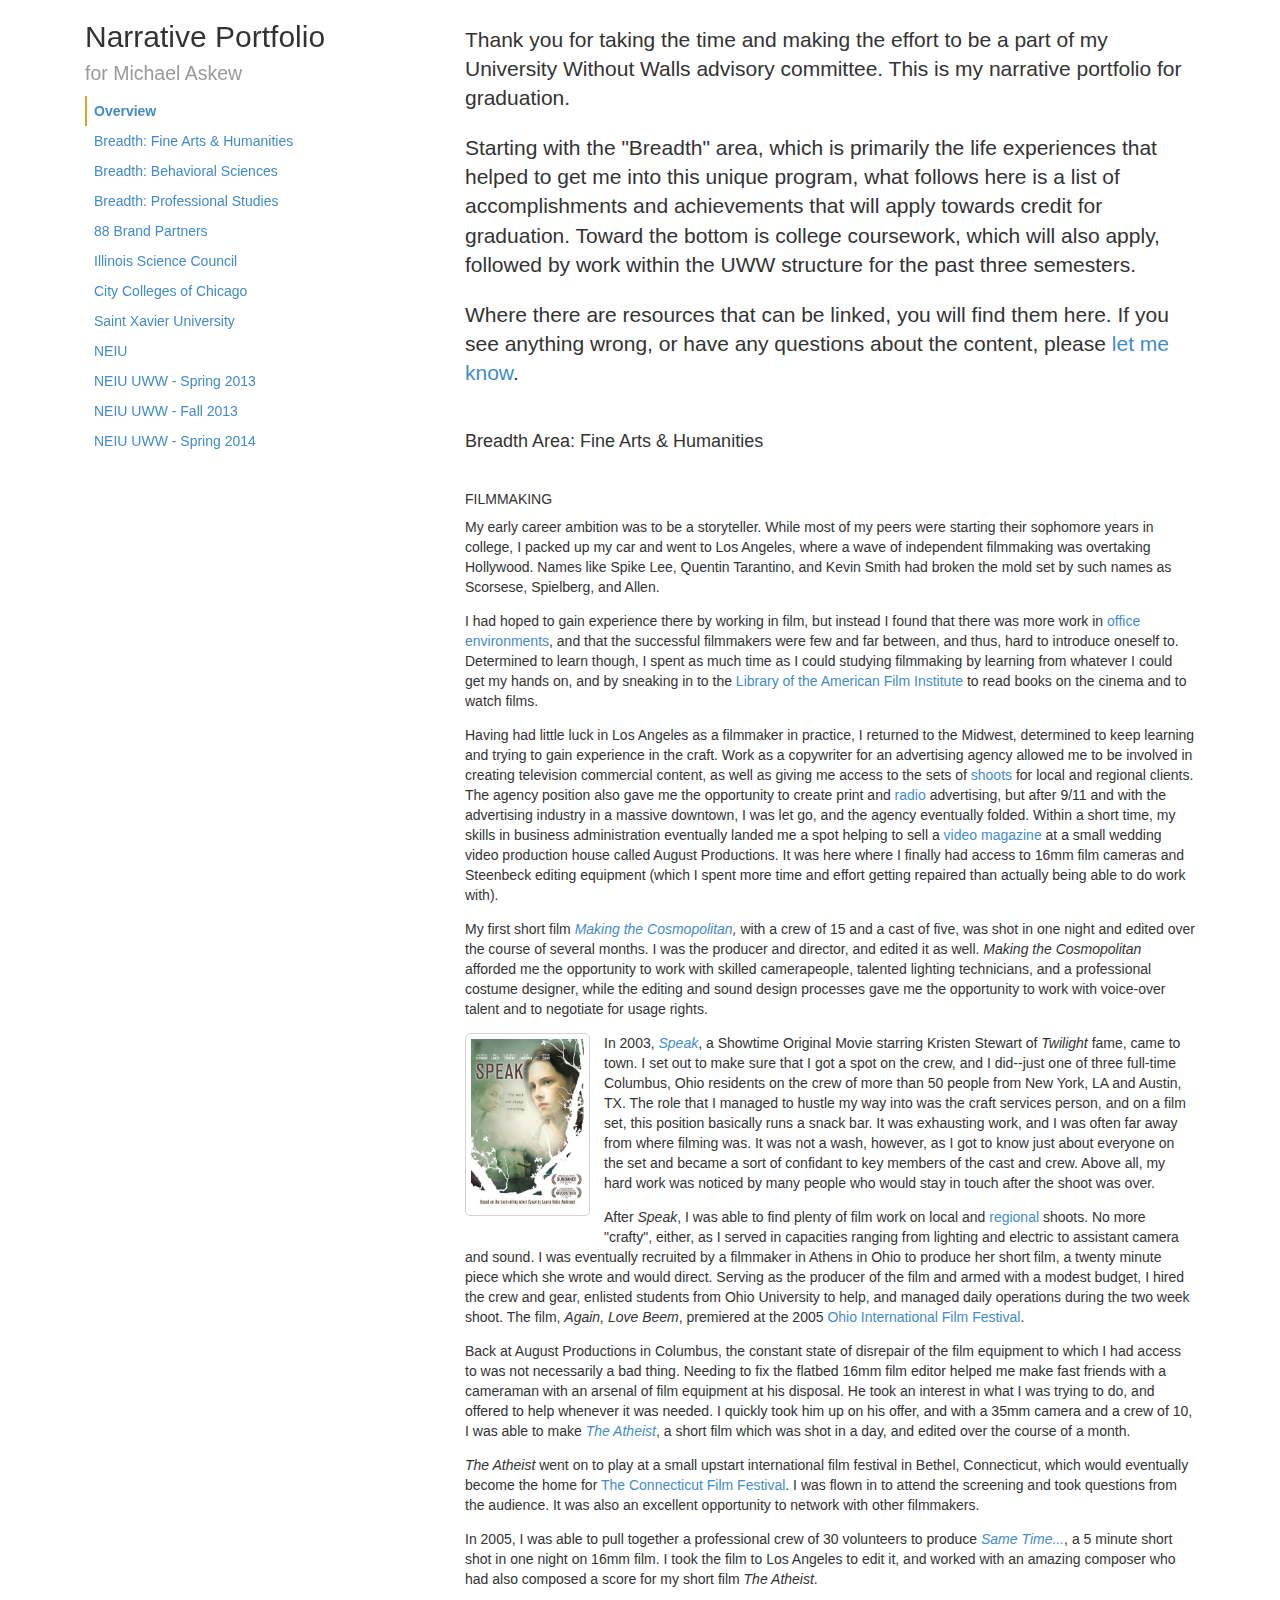
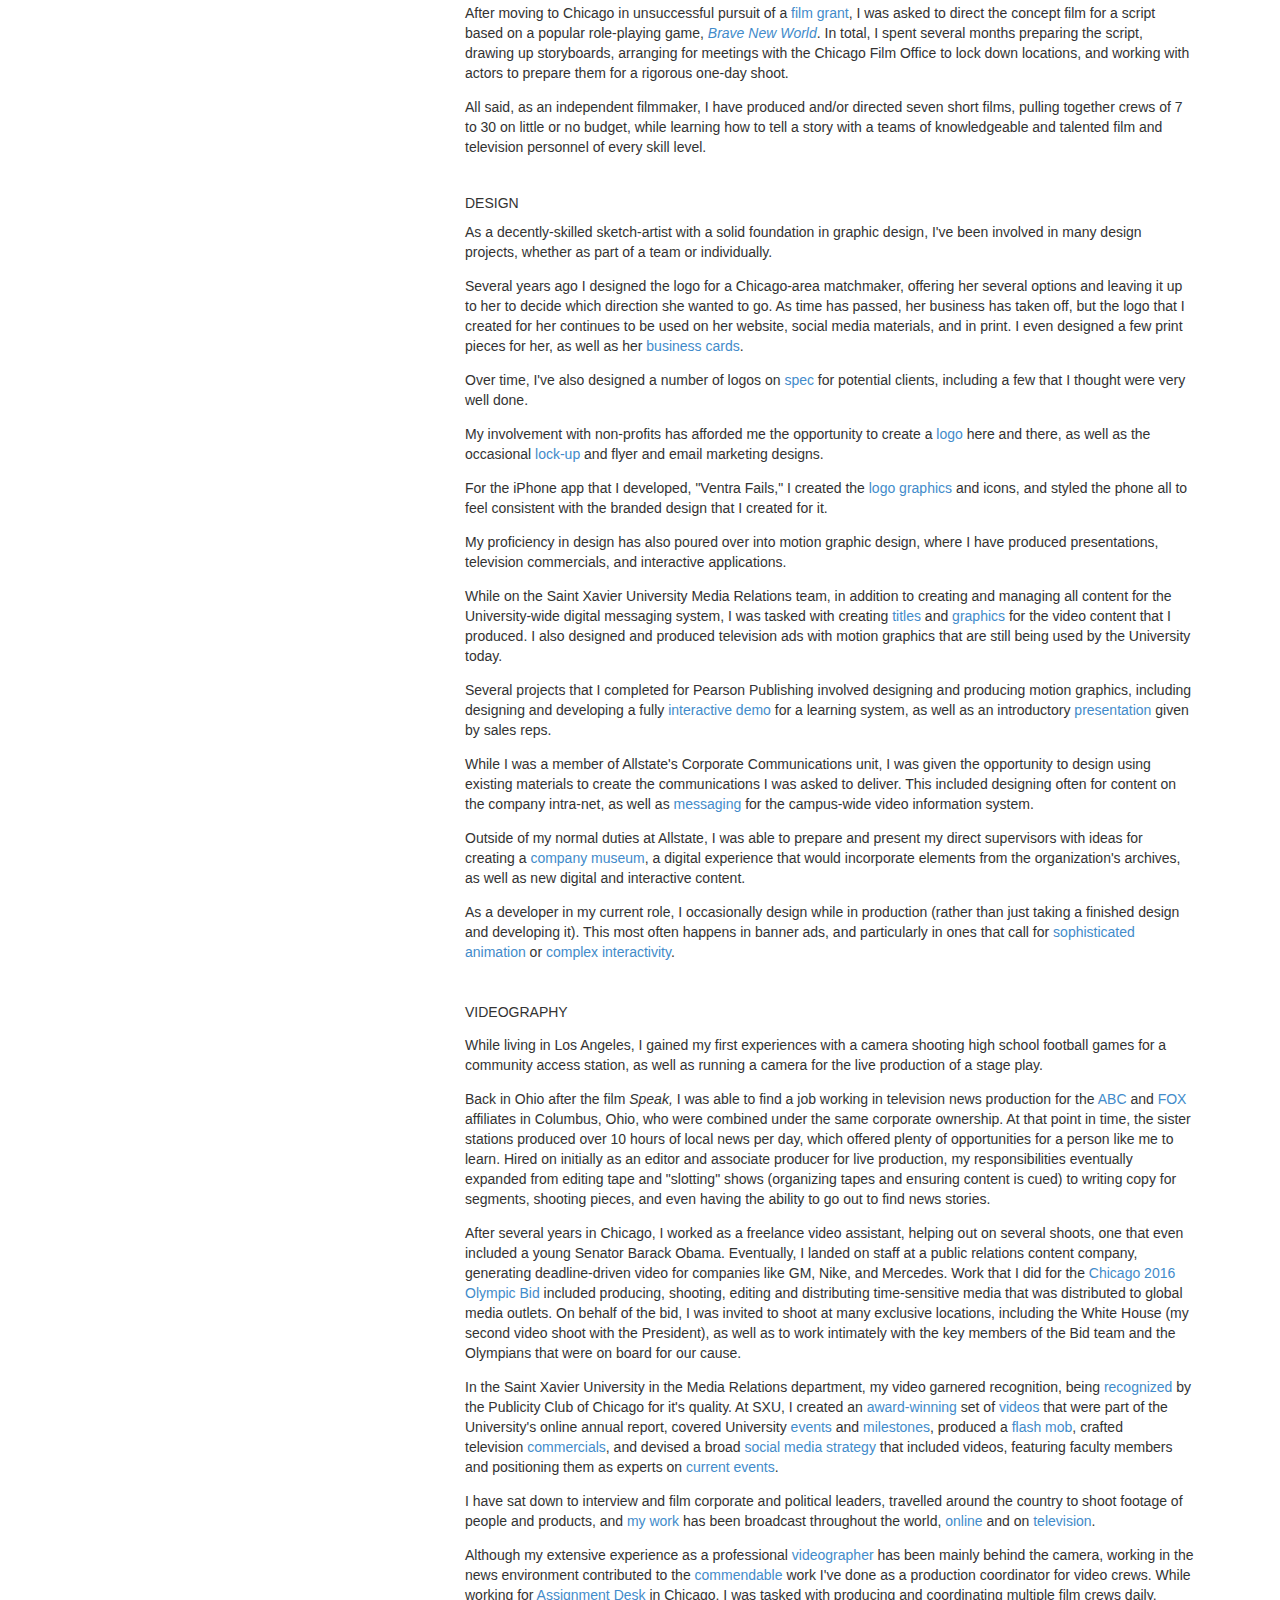
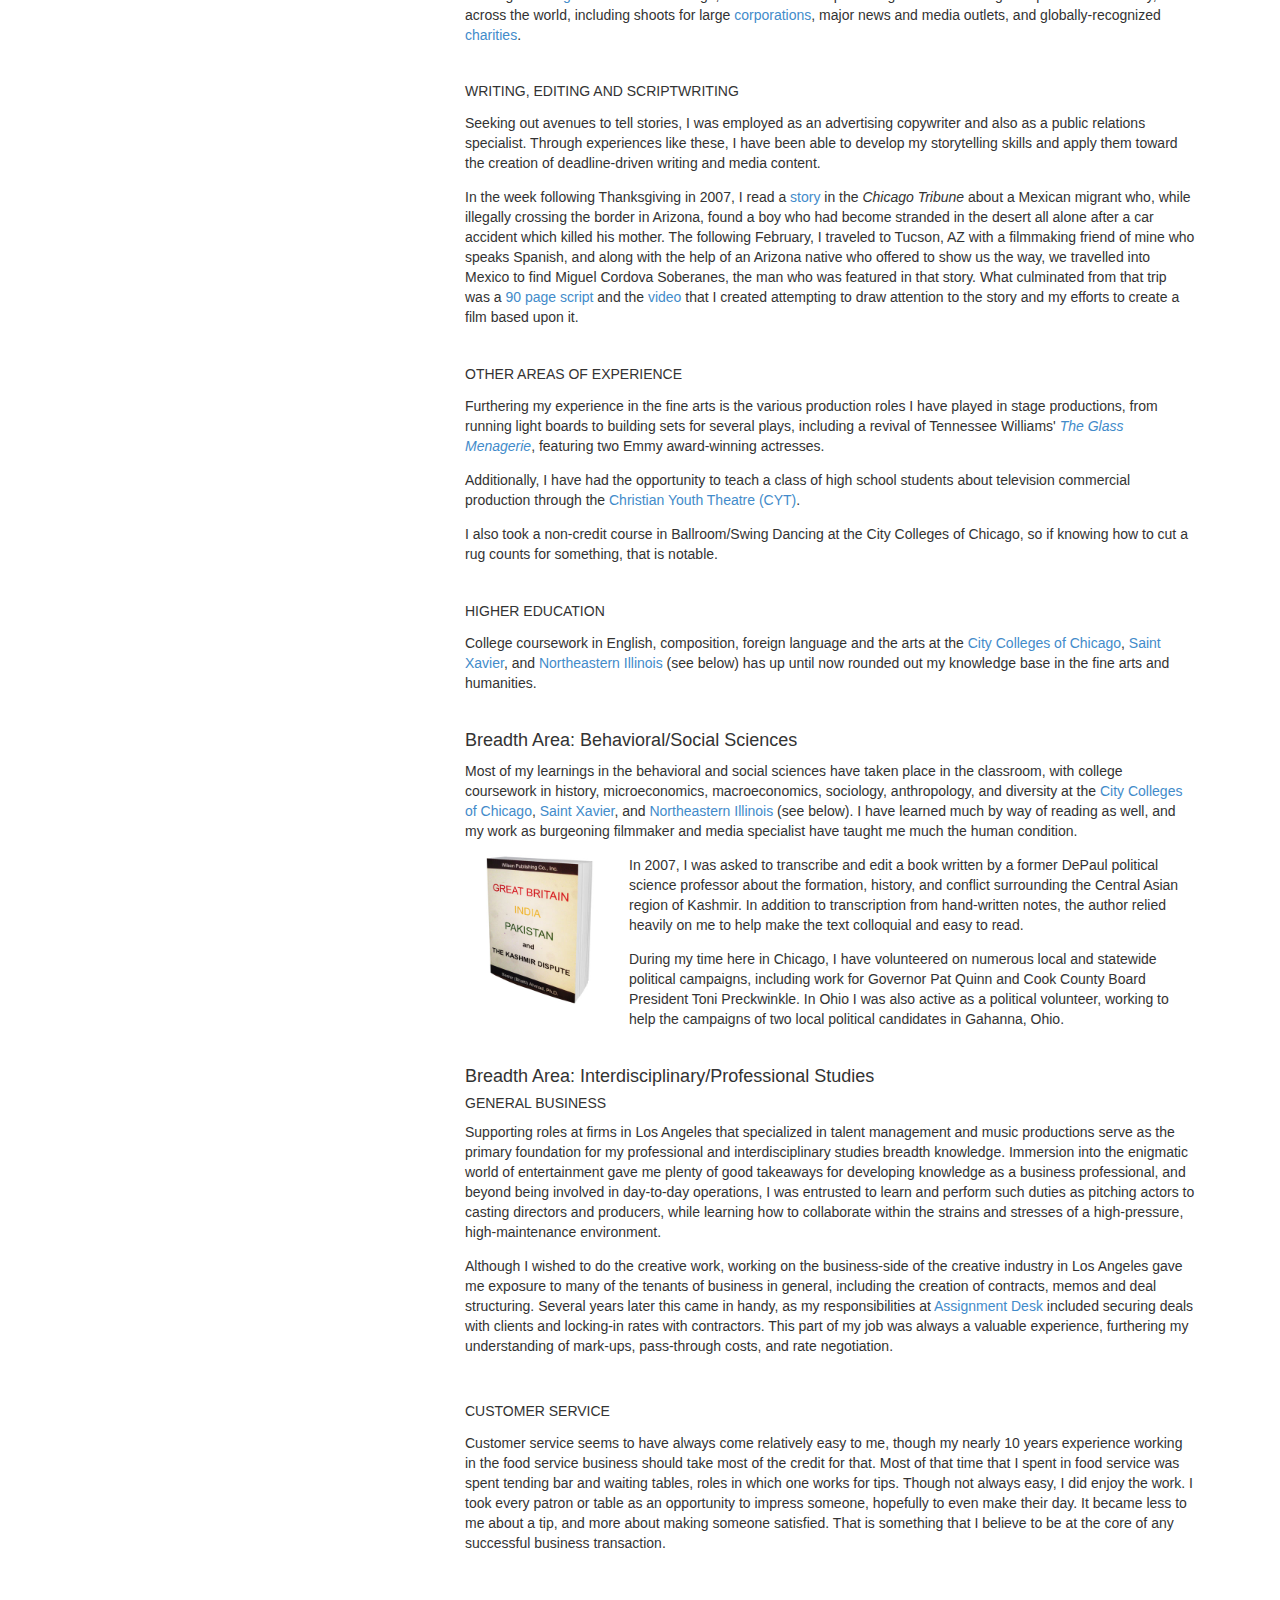
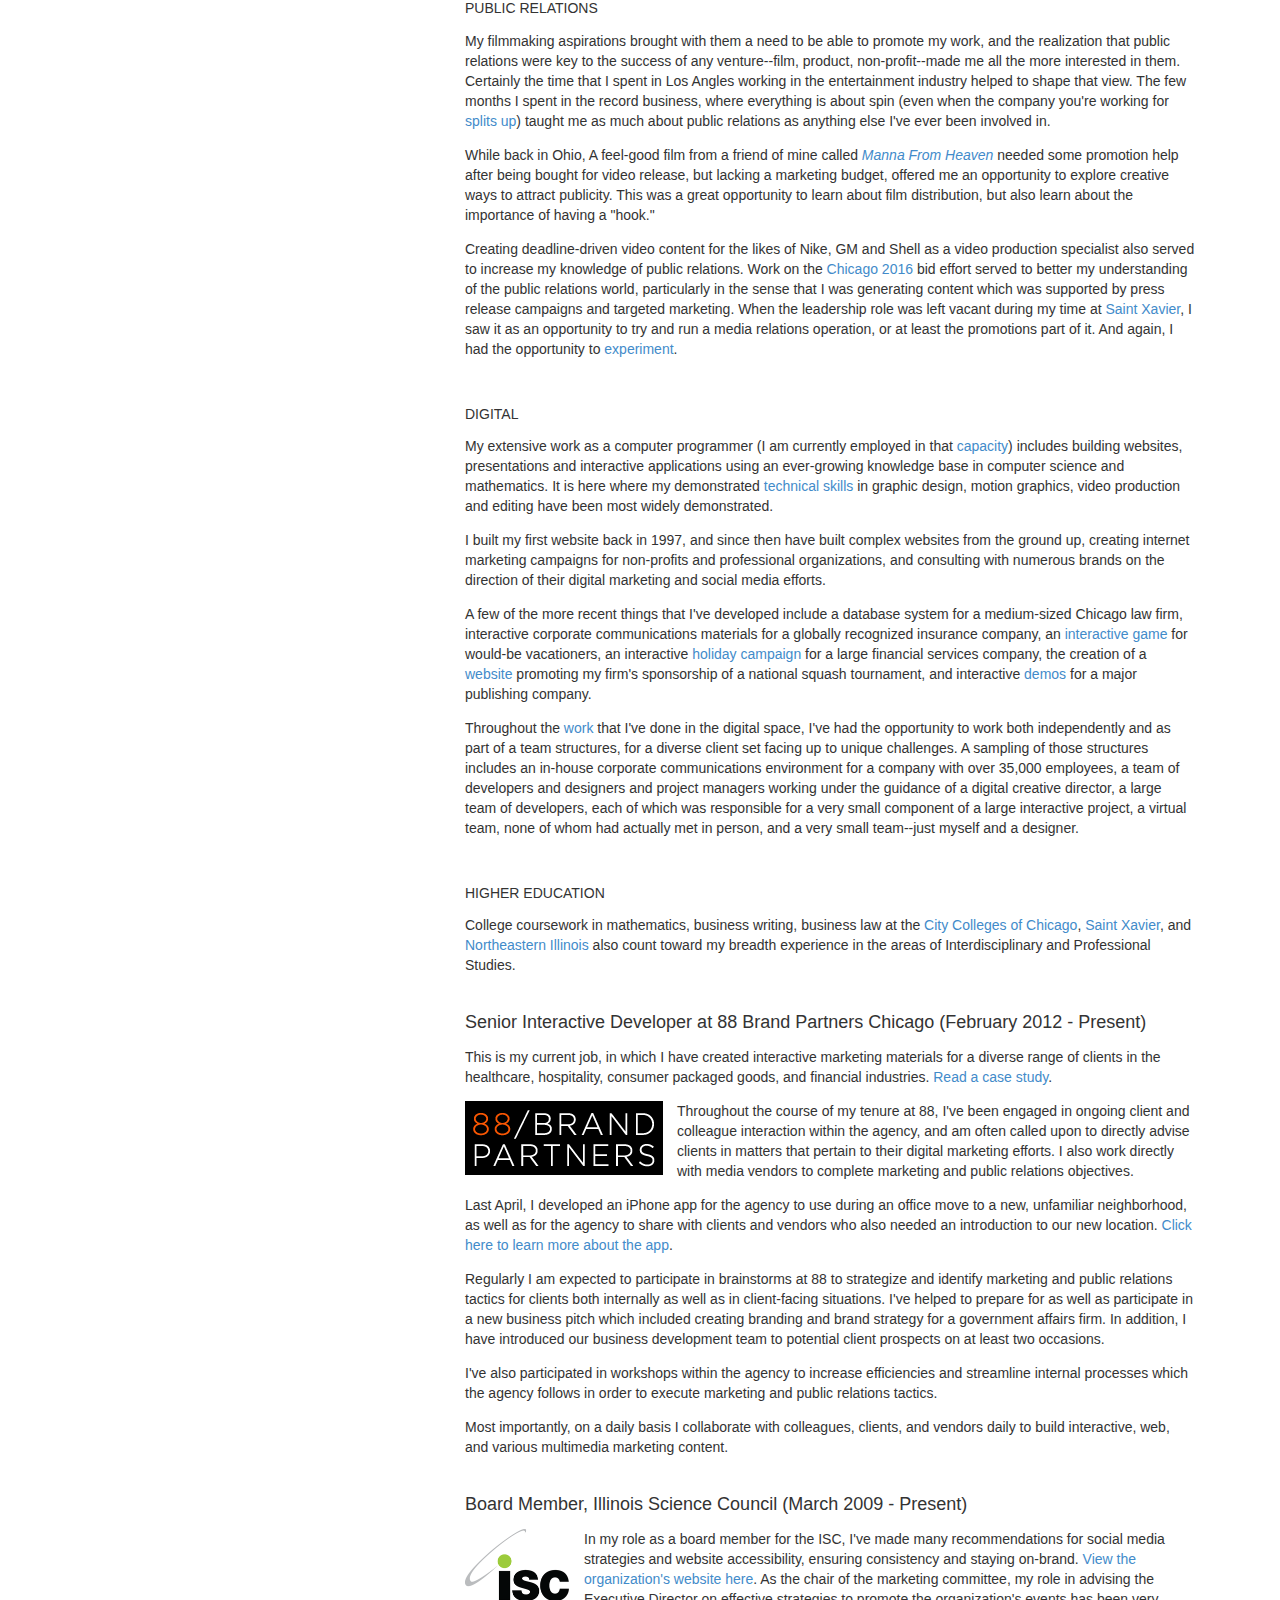
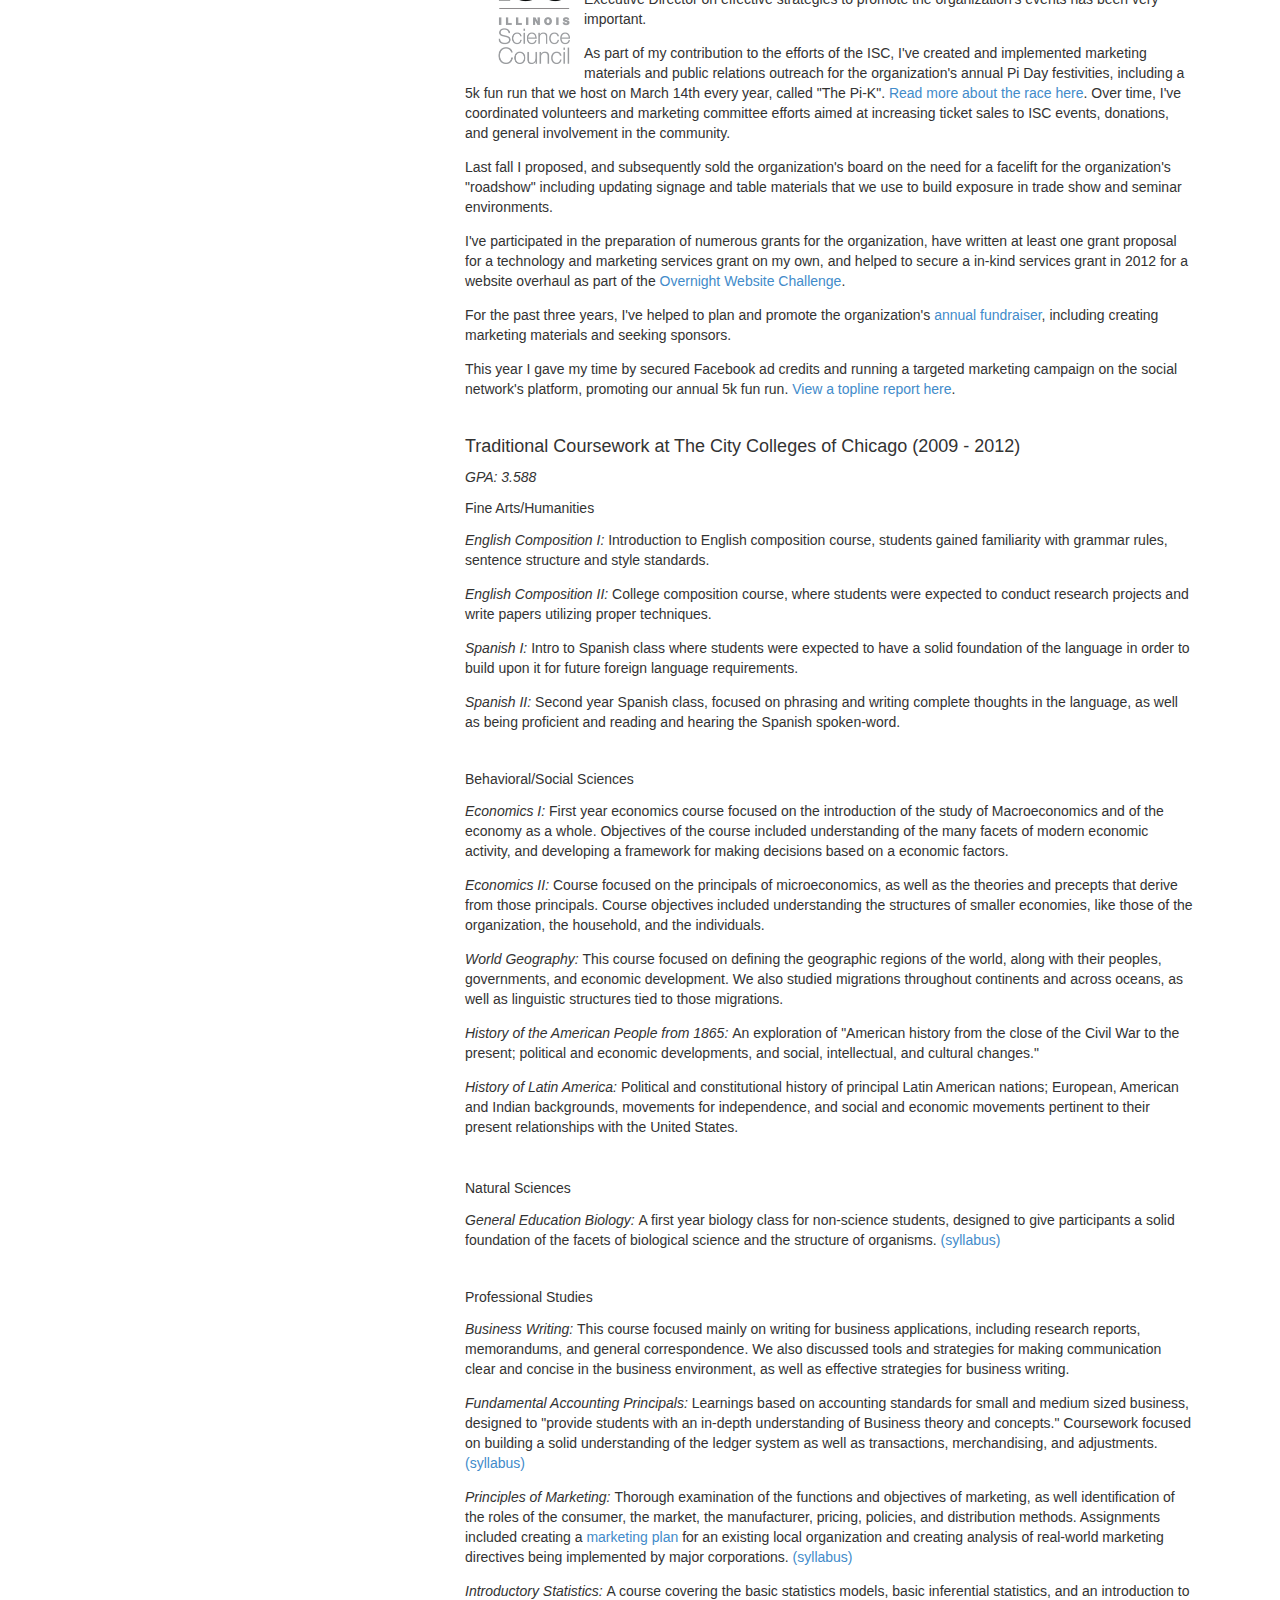
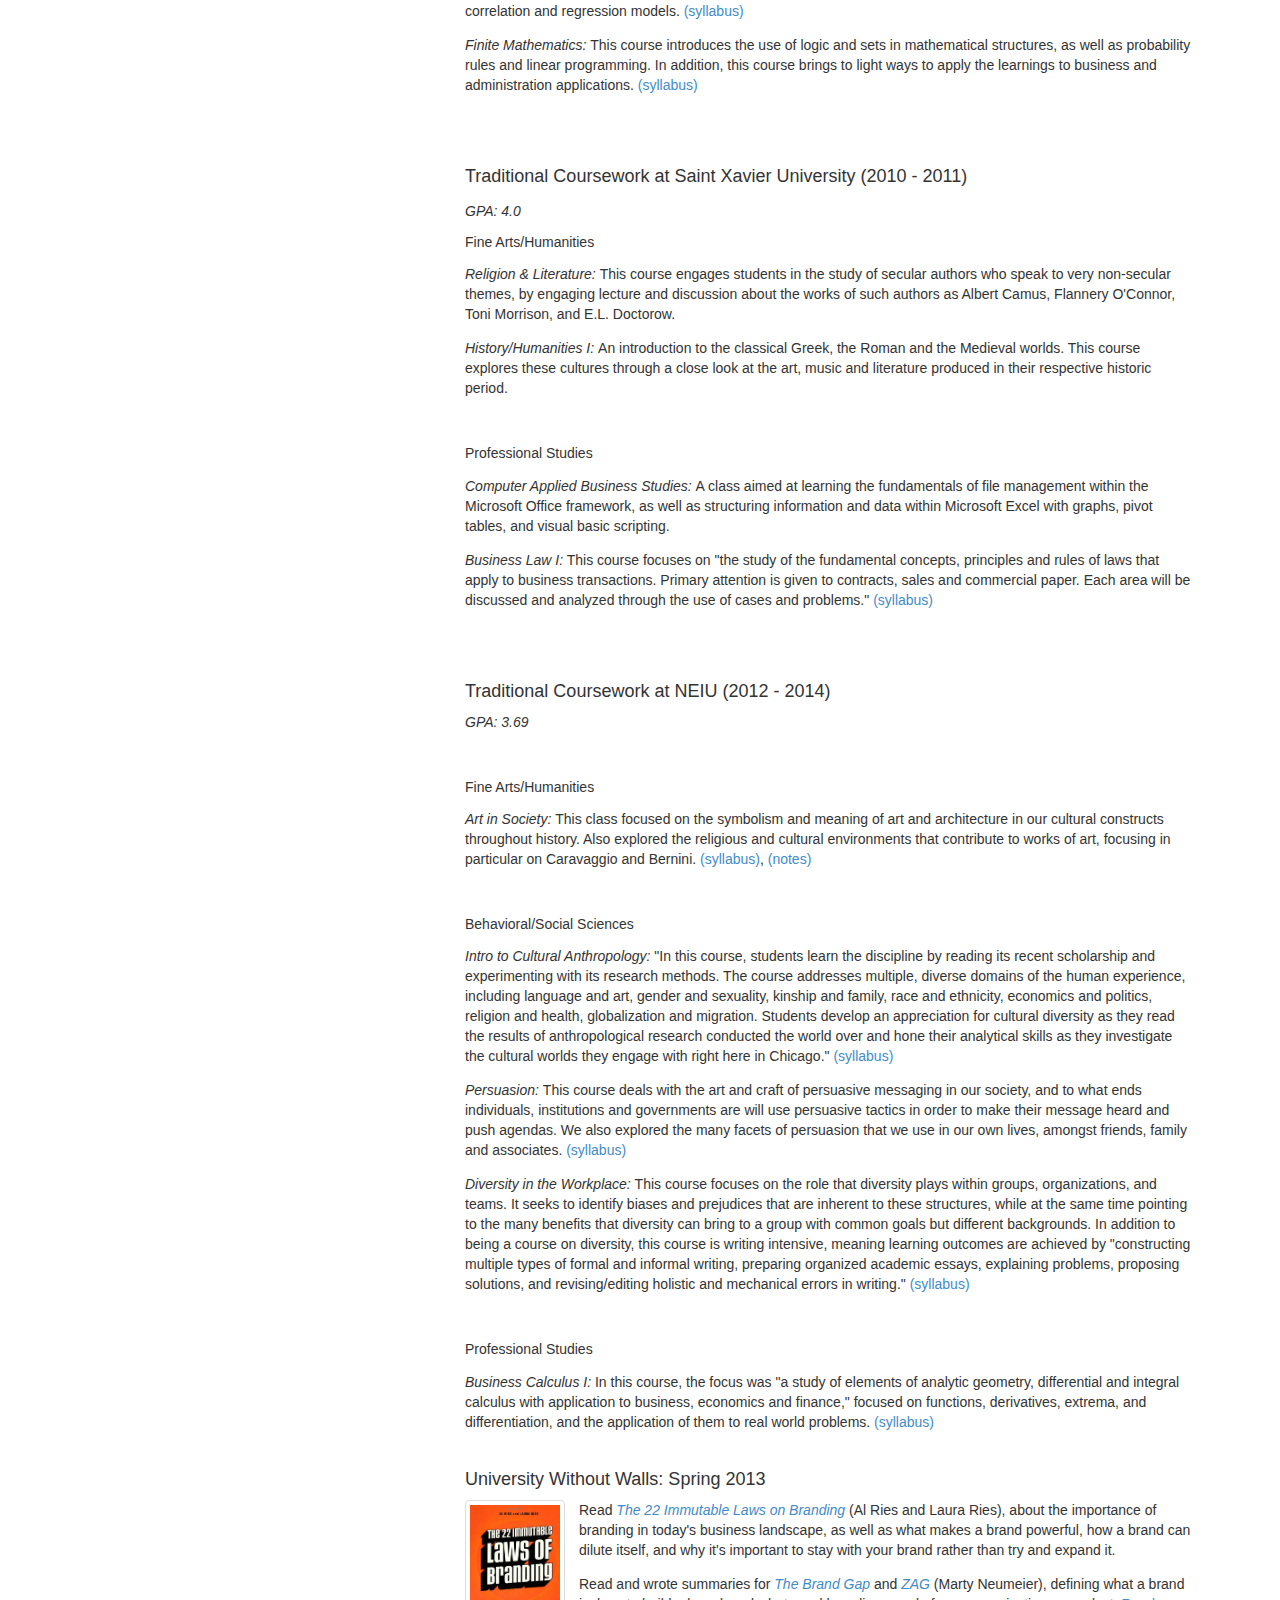
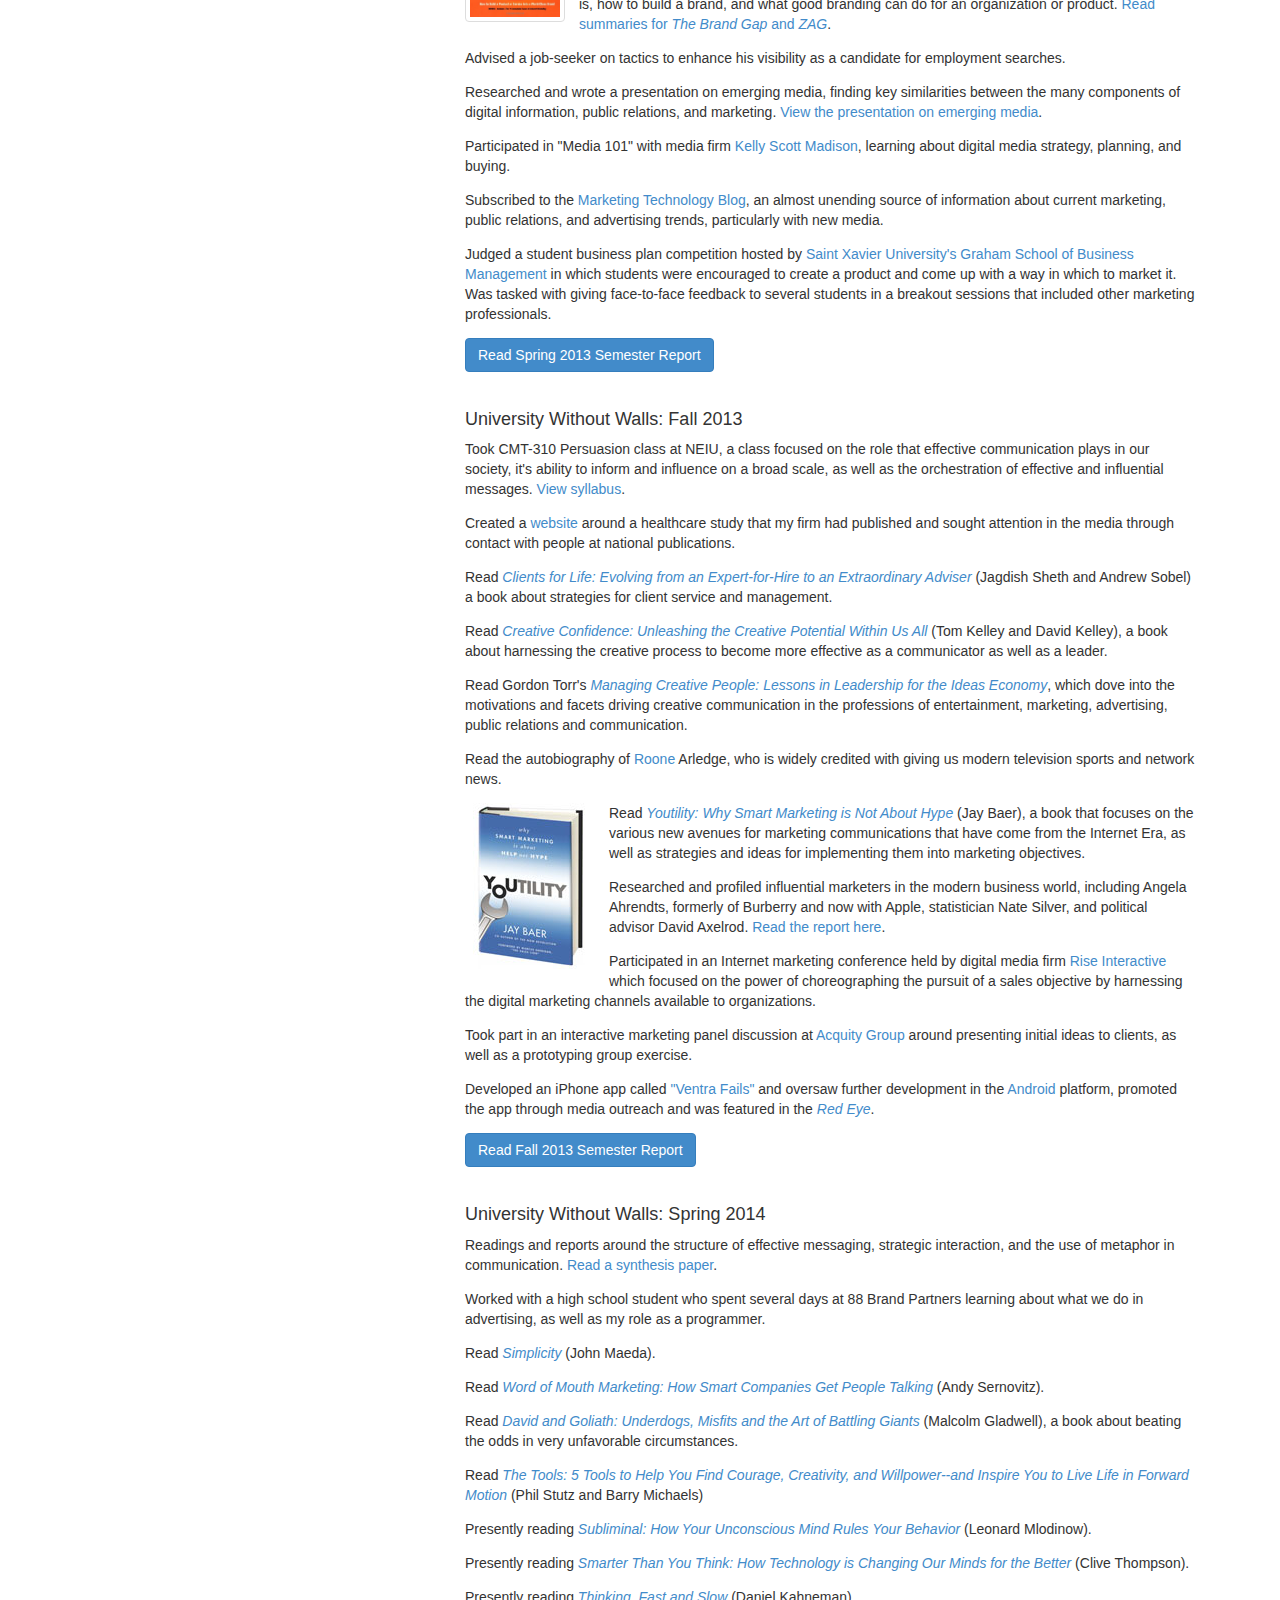
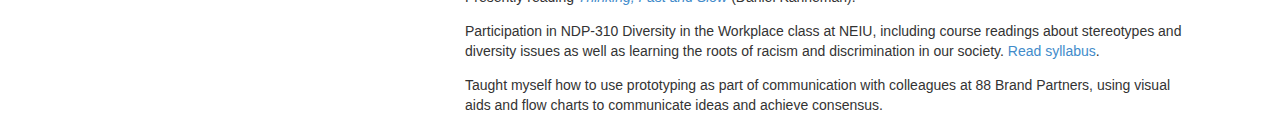
==== commit bd704d67: "simplicity" ====
--- a/index.html
+++ b/index.html
@@ -174,7 +174,7 @@
 	
 	                <section id="spr2014">
 	                    <h4>University Without Walls: Spring 2014</h4>
-											<ul><li>Readings and reports around the structure of effective messaging, strategic interaction, and the use of metaphor in communication. <a href="links/Systematic%20Interaction%20Synthesis.docx" target="_blank" class="aloha-link-text">Read a synthesis paper</a>.</li><li>Worked with a high school student who spent several days at 88 Brand Partners learning about what we do in advertising, as well as my role as a programmer.</li><li>Read <i><a href="http://www.amazon.com/Word-Mouth-Marketing-Companies-Talking/dp/1608323668" class="aloha-link-text" target="_blank">Word of Mouth Marketing: How Smart Companies Get People Talking </a></i>(Andy Sernovitz).</li><li>Read <em><a href="http://www.amazon.com/David-Goliath-Underdogs-Misfits-Battling/dp/0316204366" class="aloha-link-text" target="_blank">David and Goliath: Underdogs, Misfits and the Art of Battling Giants</a></em> (Malcolm Gladwell), a book about beating the odds in very unfavorable circumstances.</li><li>Read <i><a href="http://www.amazon.com/The-Tools-Courage-Creativity-Willpower/dp/0812983041" class="" target="_blank">The Tools:&nbsp;5 Tools to Help You Find Courage, Creativity, and Willpower--and Inspire You to Live Life in Forward Motion</a> </i>(Phil Stutz and Barry Michaels)</li><li>Presently reading <i><a href="http://www.amazon.com/gp/product/0307472256/ref=oh_details_o03_s00_i00?ie=UTF8&psc=1" class="aloha-link-text" target="_blank">Subliminal: How Your Unconscious Mind Rules Your Behavior</a> </i>(Leonard Mlodinow).</li><li>Presently reading <i><a href="http://www.amazon.com/gp/product/1594204454/ref=oh_details_o02_s00_i00?ie=UTF8&psc=1" class="aloha-link-text" target="_self">Smarter Than You Think: How Technology is Changing Our Minds for the Better</a></i> (Clive Thompson).<i></i></li><li style="">Presently reading <i><a href="http://www.amazon.com/Thinking-Fast-Slow-Daniel-Kahneman/dp/0374533555" class="" target="_blank">Thinking, Fast and Slow</a></i>&nbsp;(Daniel Kahneman).</li><li style="">Participation in NDP-310 Diversity in the Workplace class at NEIU, including course readings about stereotypes and diversity issues as well as learning the roots of racism and discrimination in our society. <a href="links/310-1%2BCourse%2BSchedule%2BSP%2B014%2BSB%2BWED%2BR2.doc" target="_blank" class="aloha-link-text">Read syllabus</a>.<br style=""></li><li>Taught myself how to use prototyping as part of communication with colleagues at 88 Brand Partners, using visual aids and flow charts to communicate ideas and achieve consensus.</li>
+											<ul><li>Readings and reports around the structure of effective messaging, strategic interaction, and the use of metaphor in communication. <a href="links/Systematic%20Interaction%20Synthesis.docx" target="_blank" class="aloha-link-text">Read a synthesis paper</a>.</li><li>Worked with a high school student who spent several days at 88 Brand Partners learning about what we do in advertising, as well as my role as a programmer.</li><li>Read <i><a href="http://www.amazon.com/The-Laws-Simplicity-Technology-Business/dp/0262134721" target="_blank">Simplicity</a></i> (John Maeda).</li><li>Read <i><a href="http://www.amazon.com/Word-Mouth-Marketing-Companies-Talking/dp/1608323668" class="aloha-link-text" target="_blank">Word of Mouth Marketing: How Smart Companies Get People Talking </a></i>(Andy Sernovitz).</li><li>Read <em><a href="http://www.amazon.com/David-Goliath-Underdogs-Misfits-Battling/dp/0316204366" class="aloha-link-text" target="_blank">David and Goliath: Underdogs, Misfits and the Art of Battling Giants</a></em> (Malcolm Gladwell), a book about beating the odds in very unfavorable circumstances.</li><li>Read <i><a href="http://www.amazon.com/The-Tools-Courage-Creativity-Willpower/dp/0812983041" class="" target="_blank">The Tools:&nbsp;5 Tools to Help You Find Courage, Creativity, and Willpower--and Inspire You to Live Life in Forward Motion</a> </i>(Phil Stutz and Barry Michaels)</li><li>Presently reading <i><a href="http://www.amazon.com/gp/product/0307472256/ref=oh_details_o03_s00_i00?ie=UTF8&psc=1" class="aloha-link-text" target="_blank">Subliminal: How Your Unconscious Mind Rules Your Behavior</a> </i>(Leonard Mlodinow).</li><li>Presently reading <i><a href="http://www.amazon.com/gp/product/1594204454/ref=oh_details_o02_s00_i00?ie=UTF8&psc=1" class="aloha-link-text" target="_self">Smarter Than You Think: How Technology is Changing Our Minds for the Better</a></i> (Clive Thompson).<i></i></li><li style="">Presently reading <i><a href="http://www.amazon.com/Thinking-Fast-Slow-Daniel-Kahneman/dp/0374533555" class="" target="_blank">Thinking, Fast and Slow</a></i>&nbsp;(Daniel Kahneman).</li><li style="">Participation in NDP-310 Diversity in the Workplace class at NEIU, including course readings about stereotypes and diversity issues as well as learning the roots of racism and discrimination in our society. <a href="links/310-1%2BCourse%2BSchedule%2BSP%2B014%2BSB%2BWED%2BR2.doc" target="_blank" class="aloha-link-text">Read syllabus</a>.<br style=""></li><li>Taught myself how to use prototyping as part of communication with colleagues at 88 Brand Partners, using visual aids and flow charts to communicate ideas and achieve consensus.</li>
 											
 											<!-- <li><a class="btn btn-primary" href="links/Semester%20Review%20Fall%202013.pdf" target="_blank">Read Spring 2014 Semester Report</a></li></ul> -->
 	                </section>
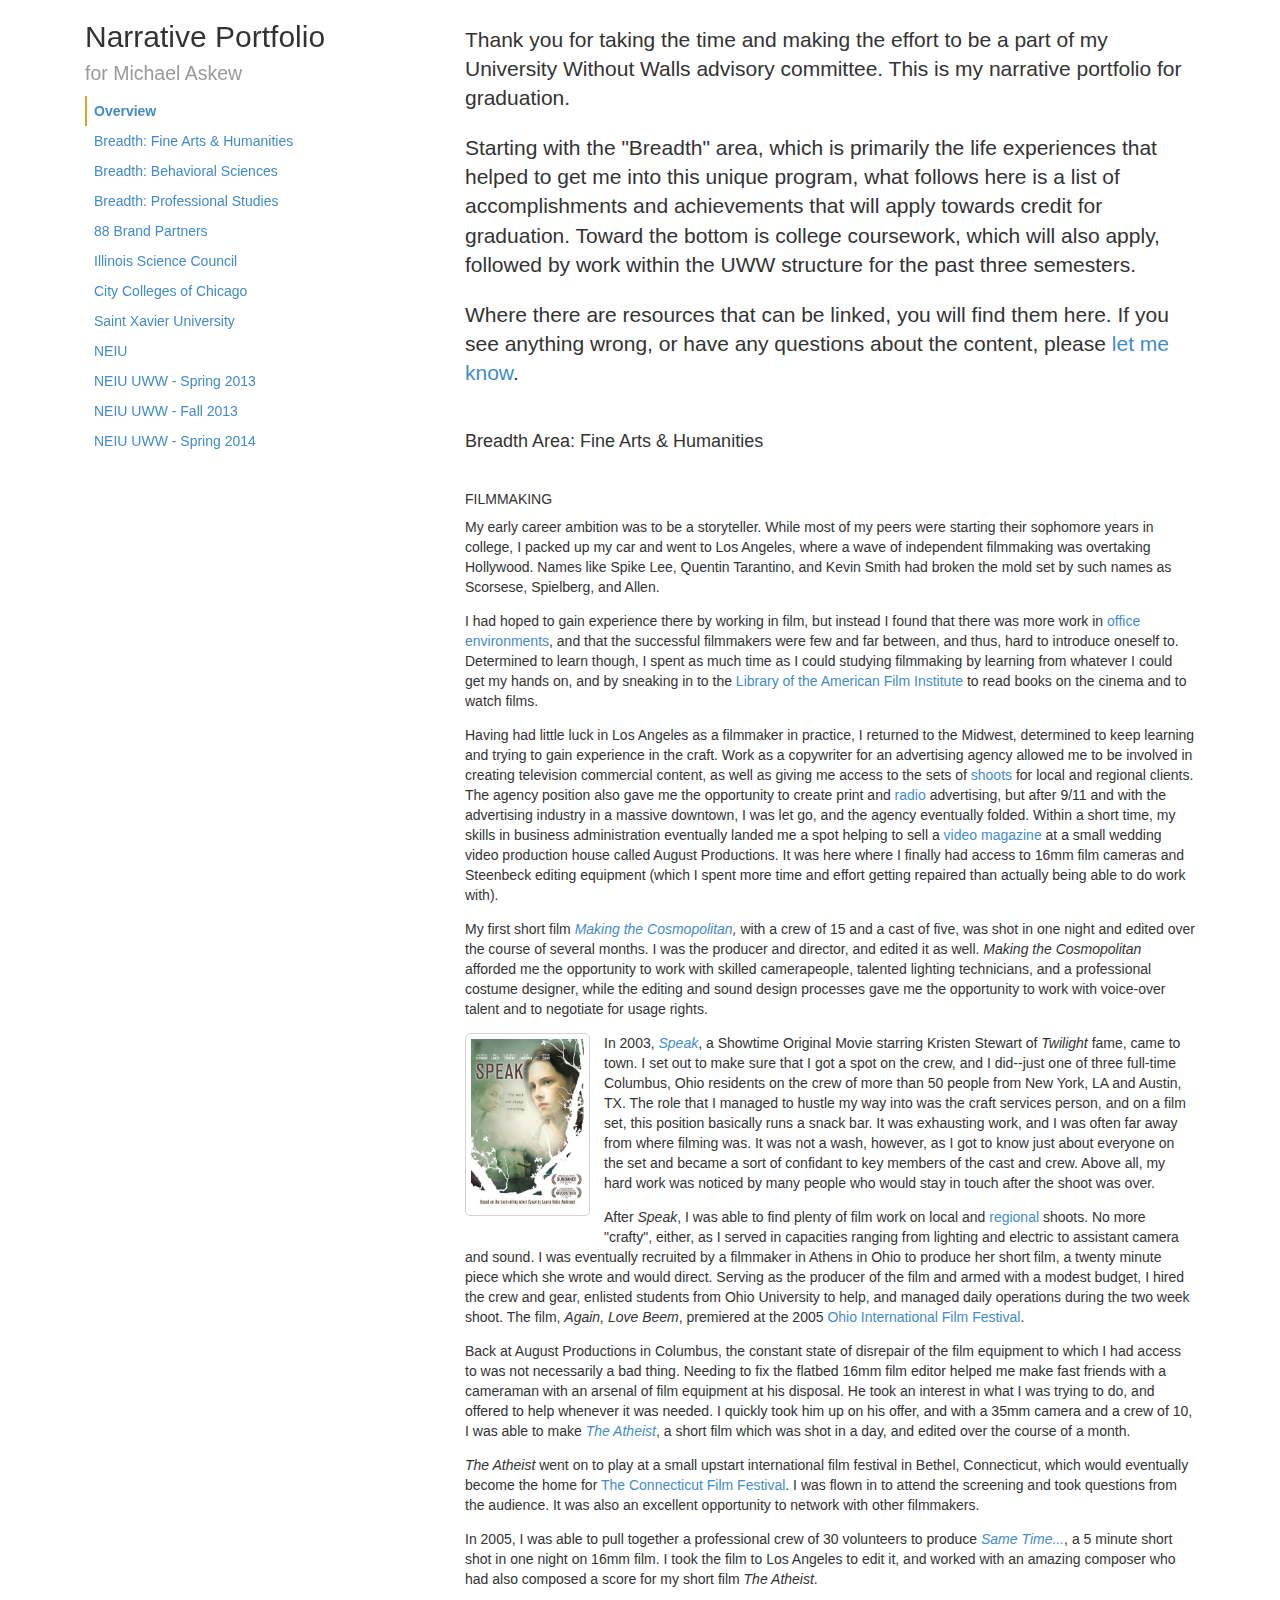
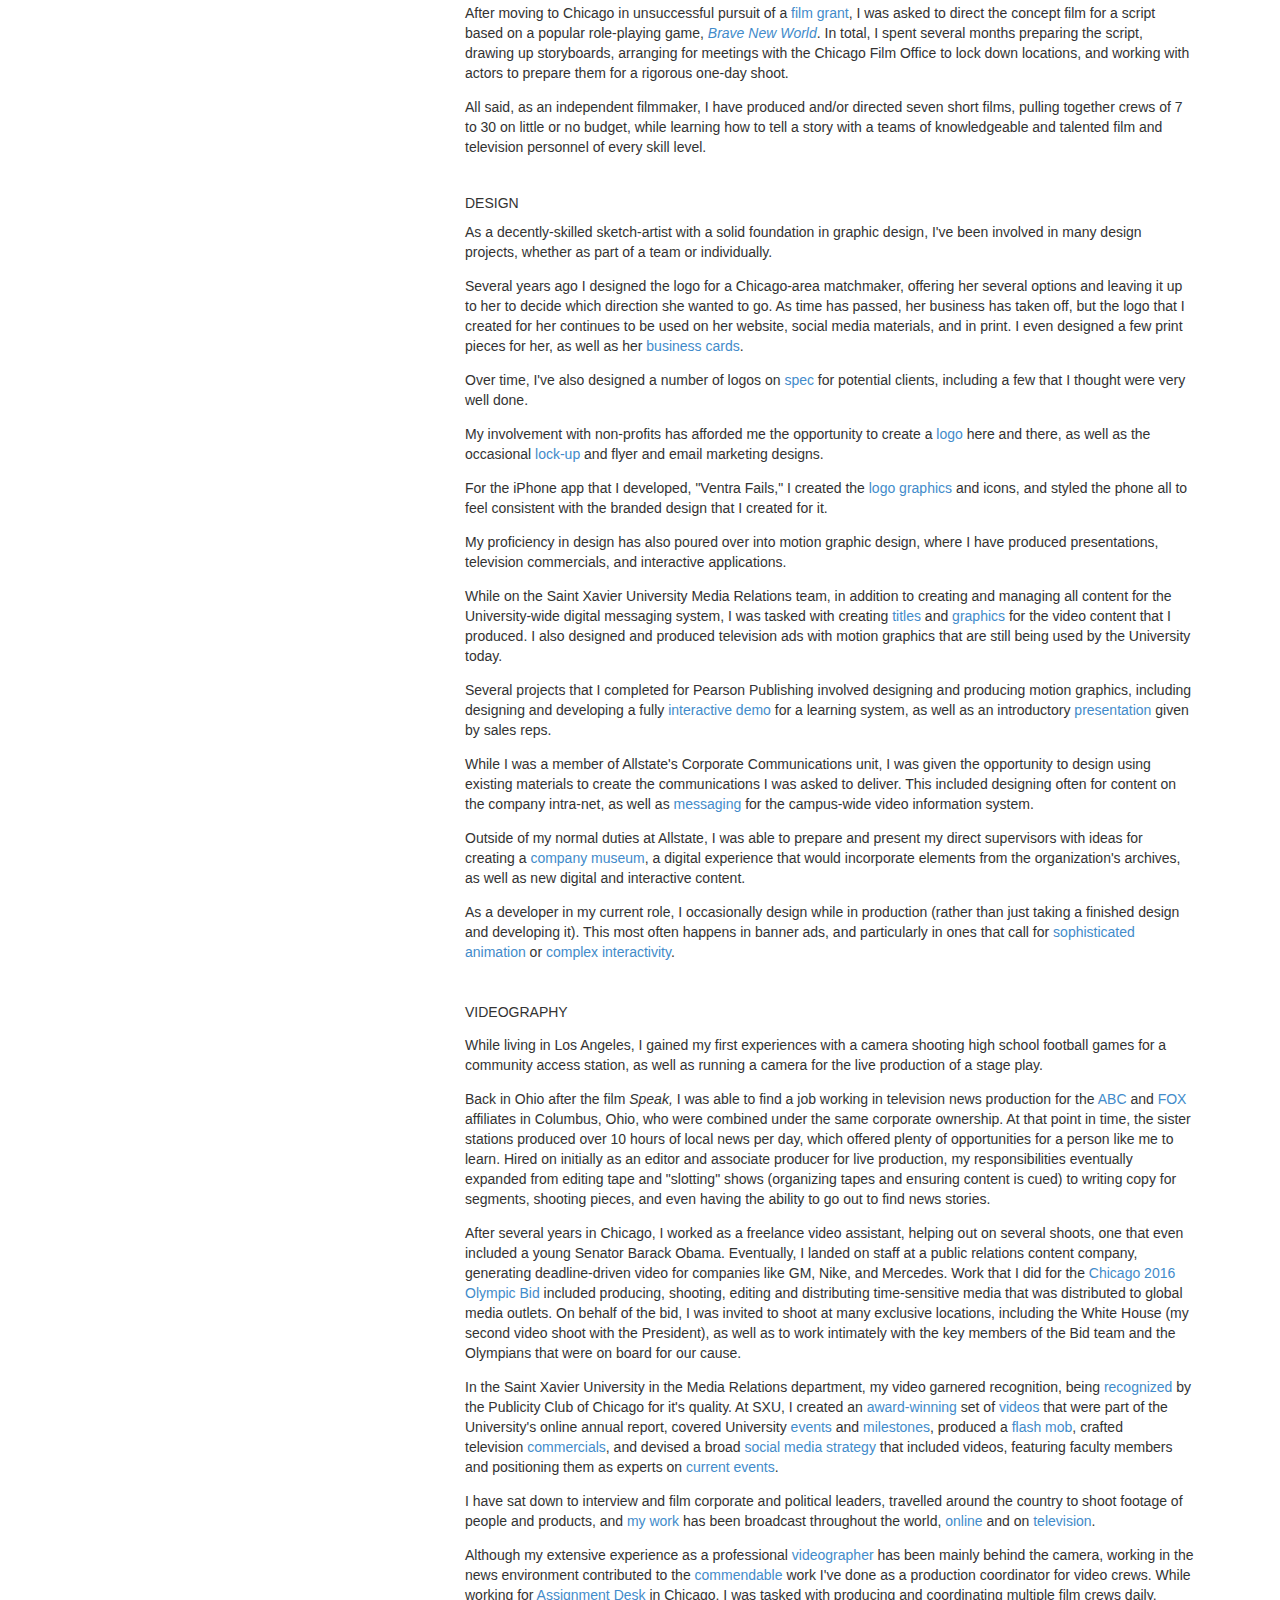
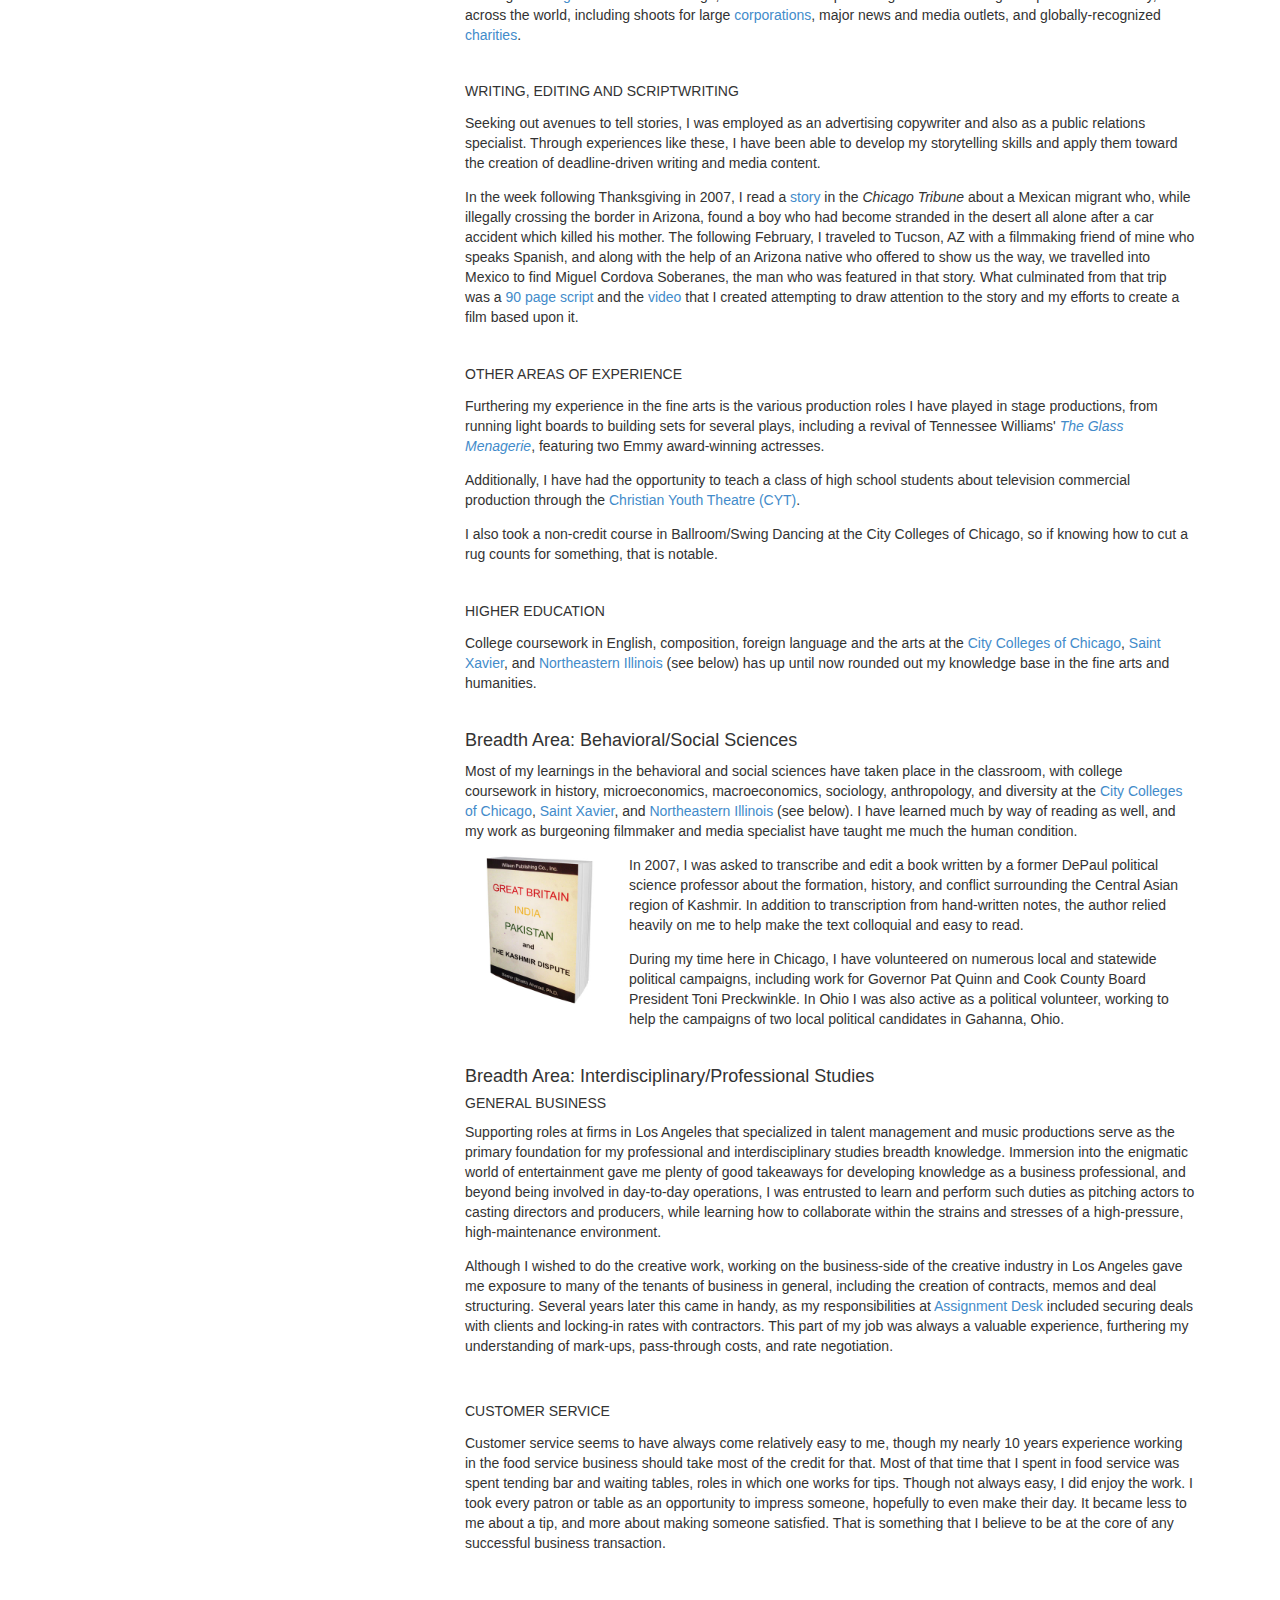
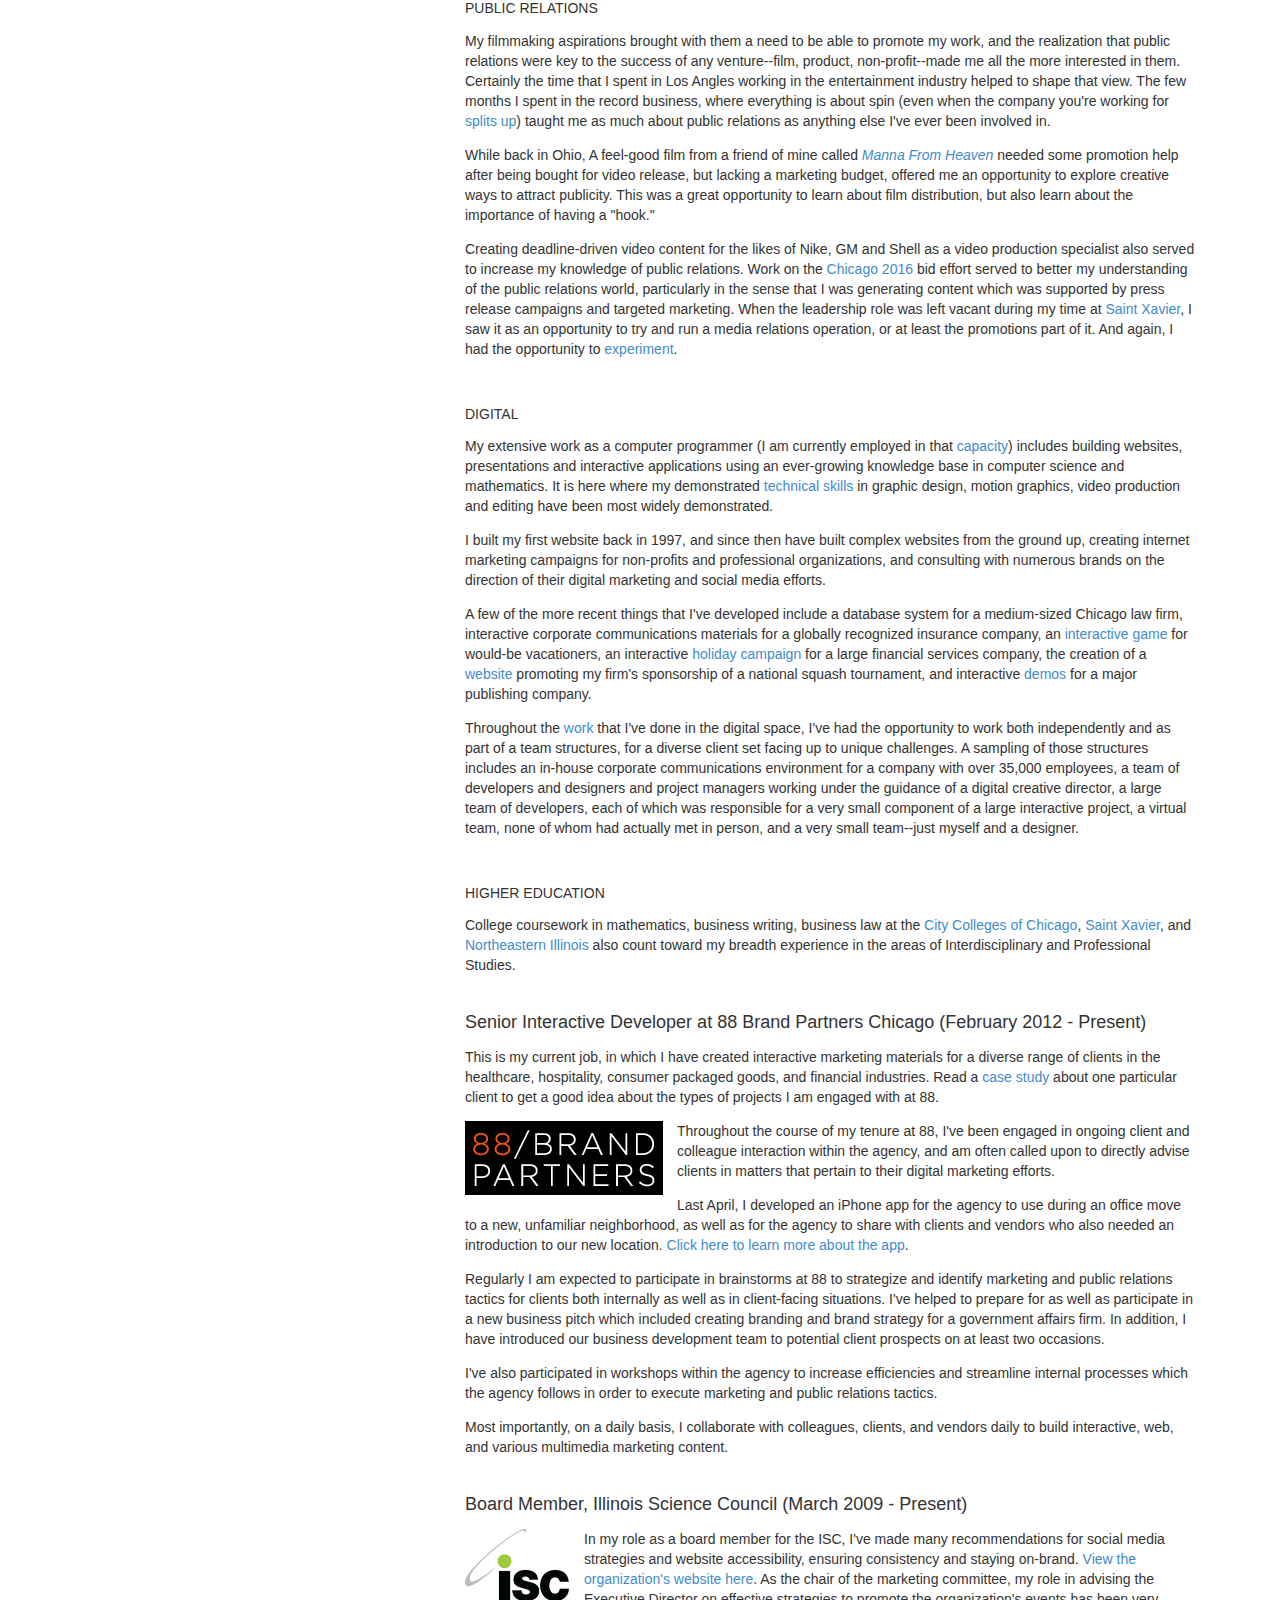
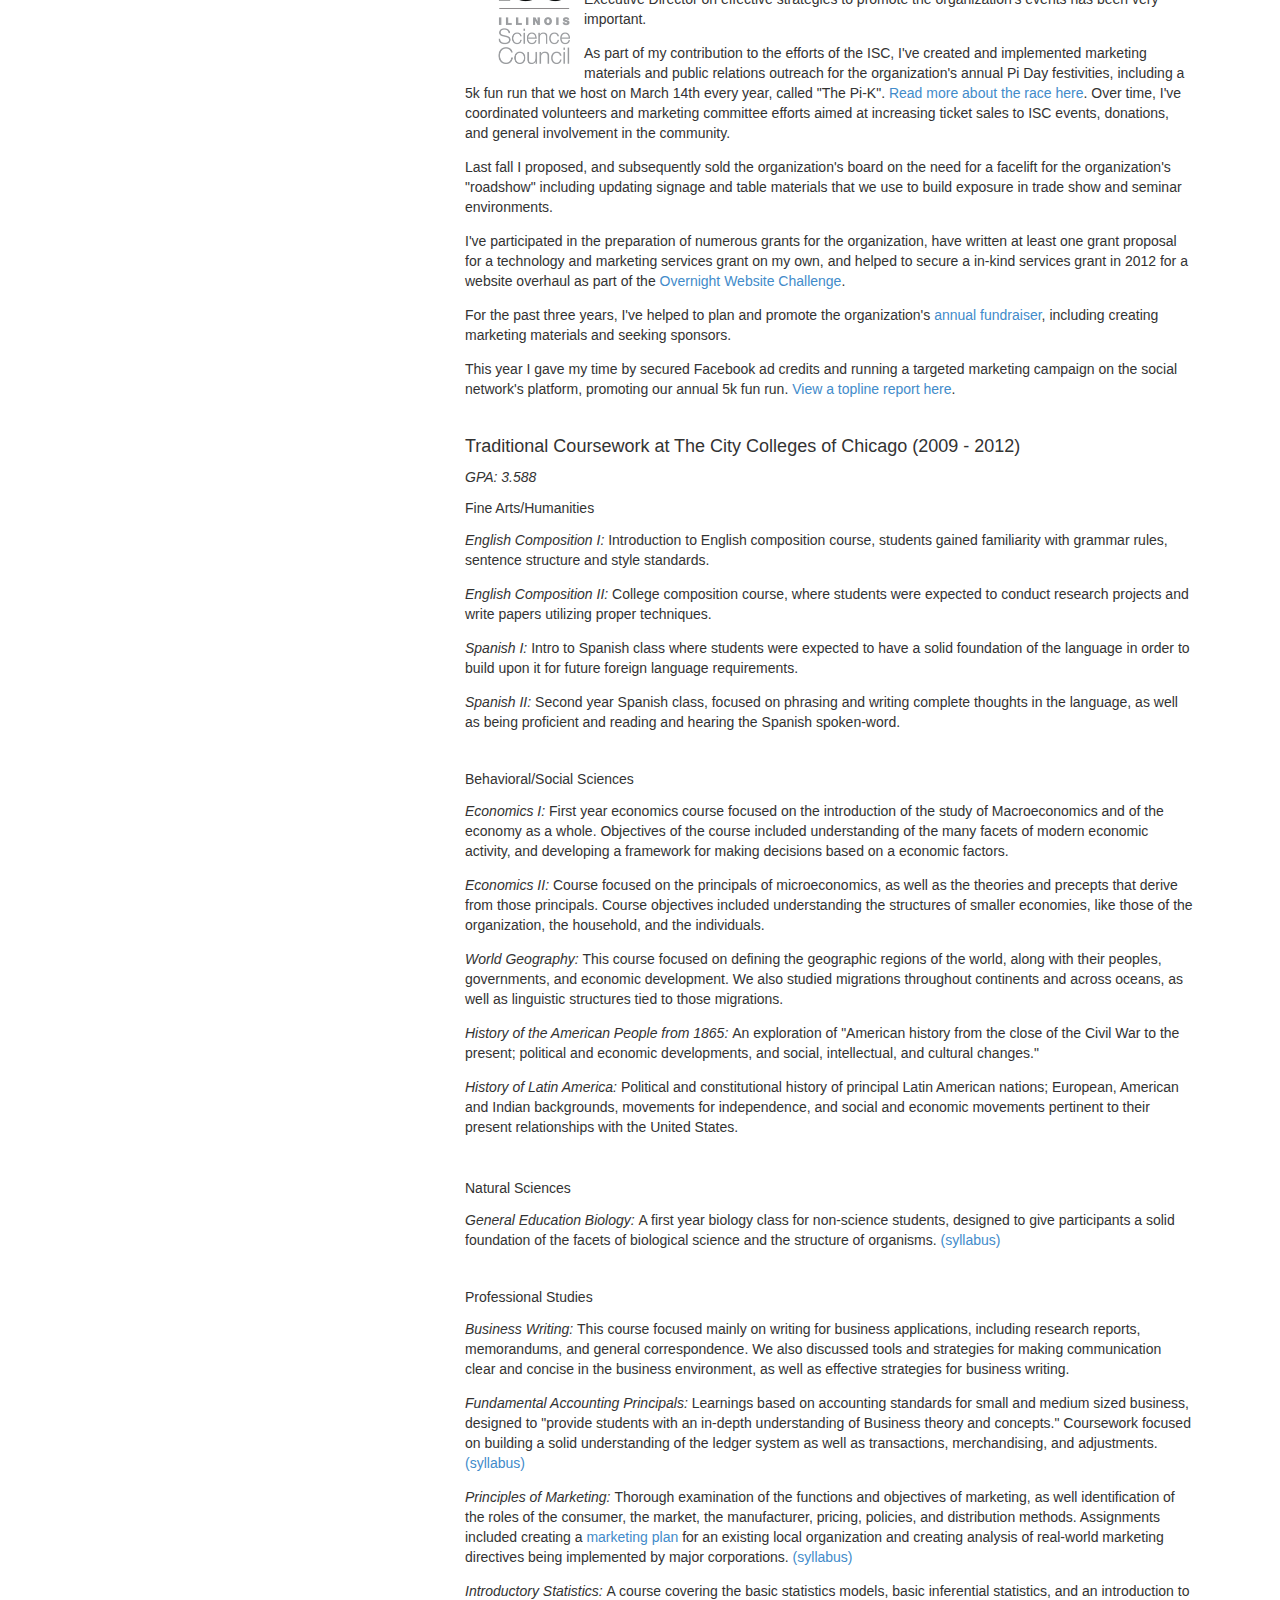
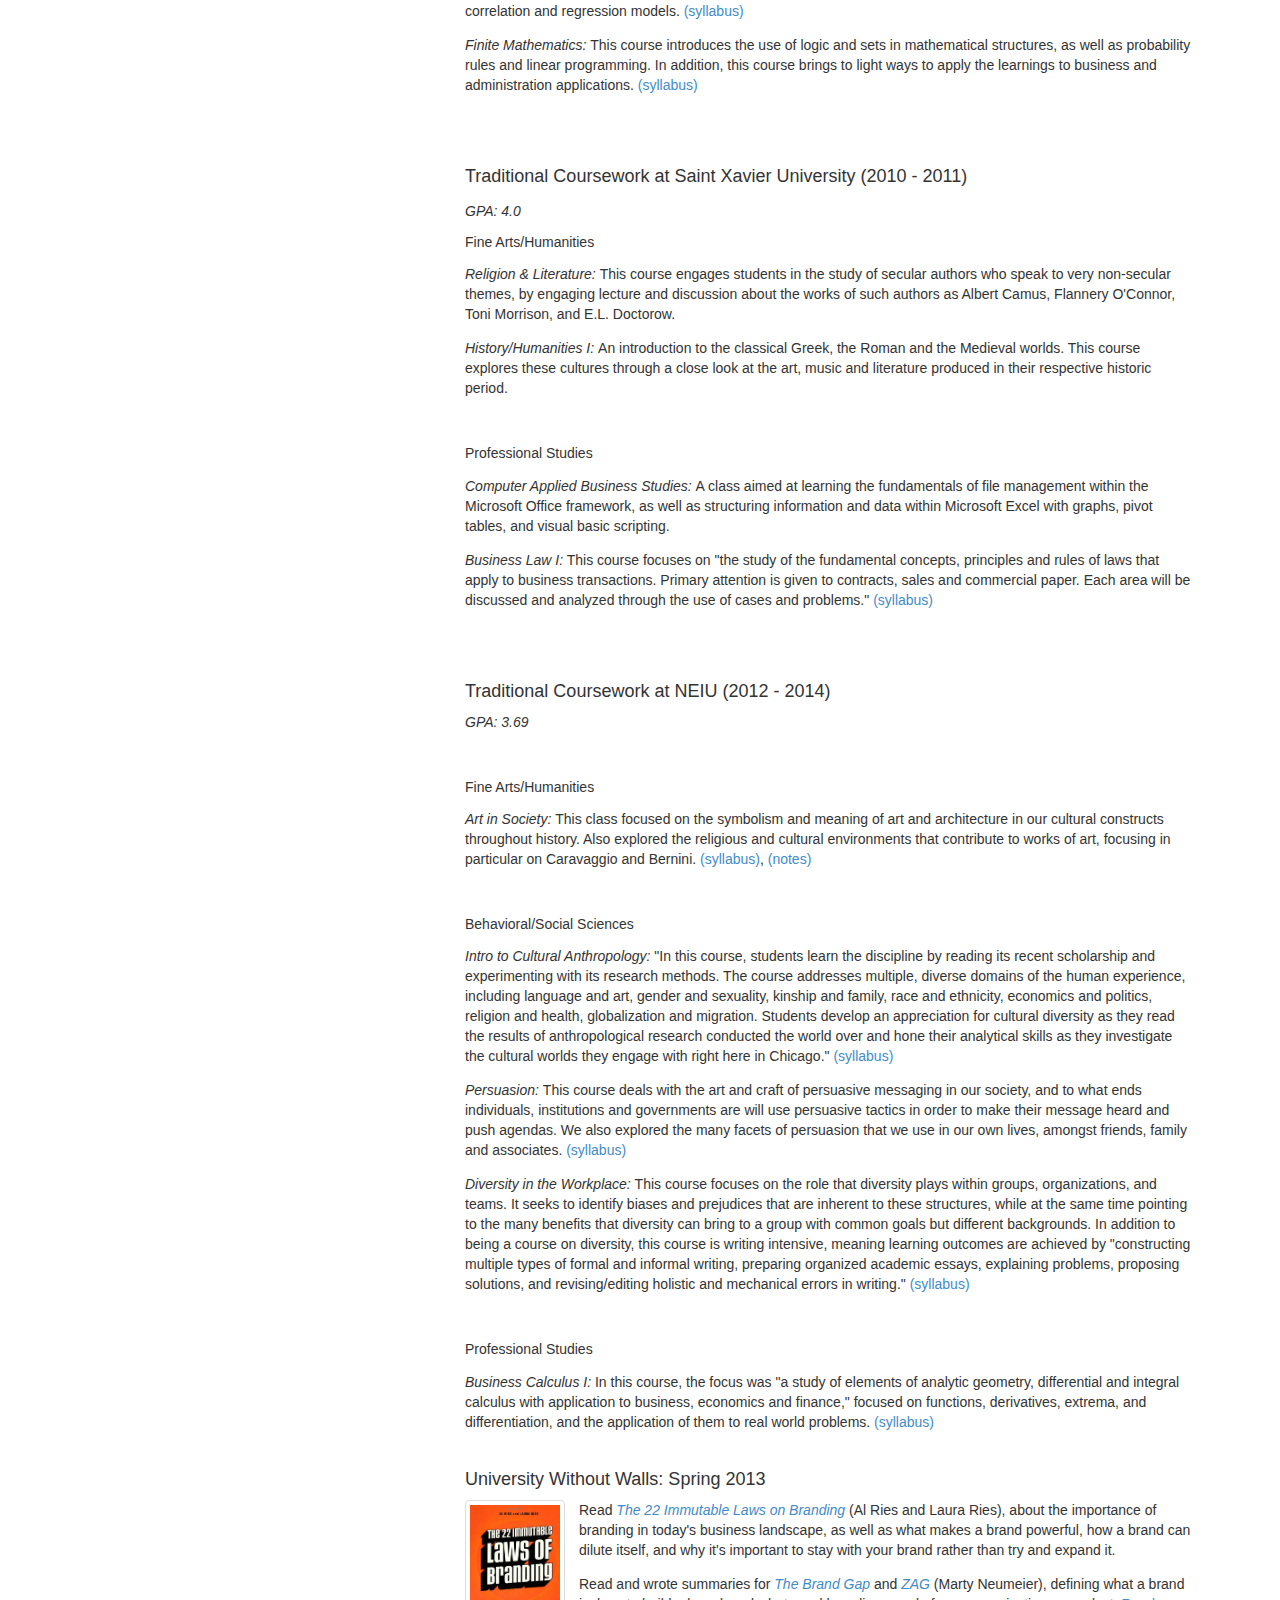
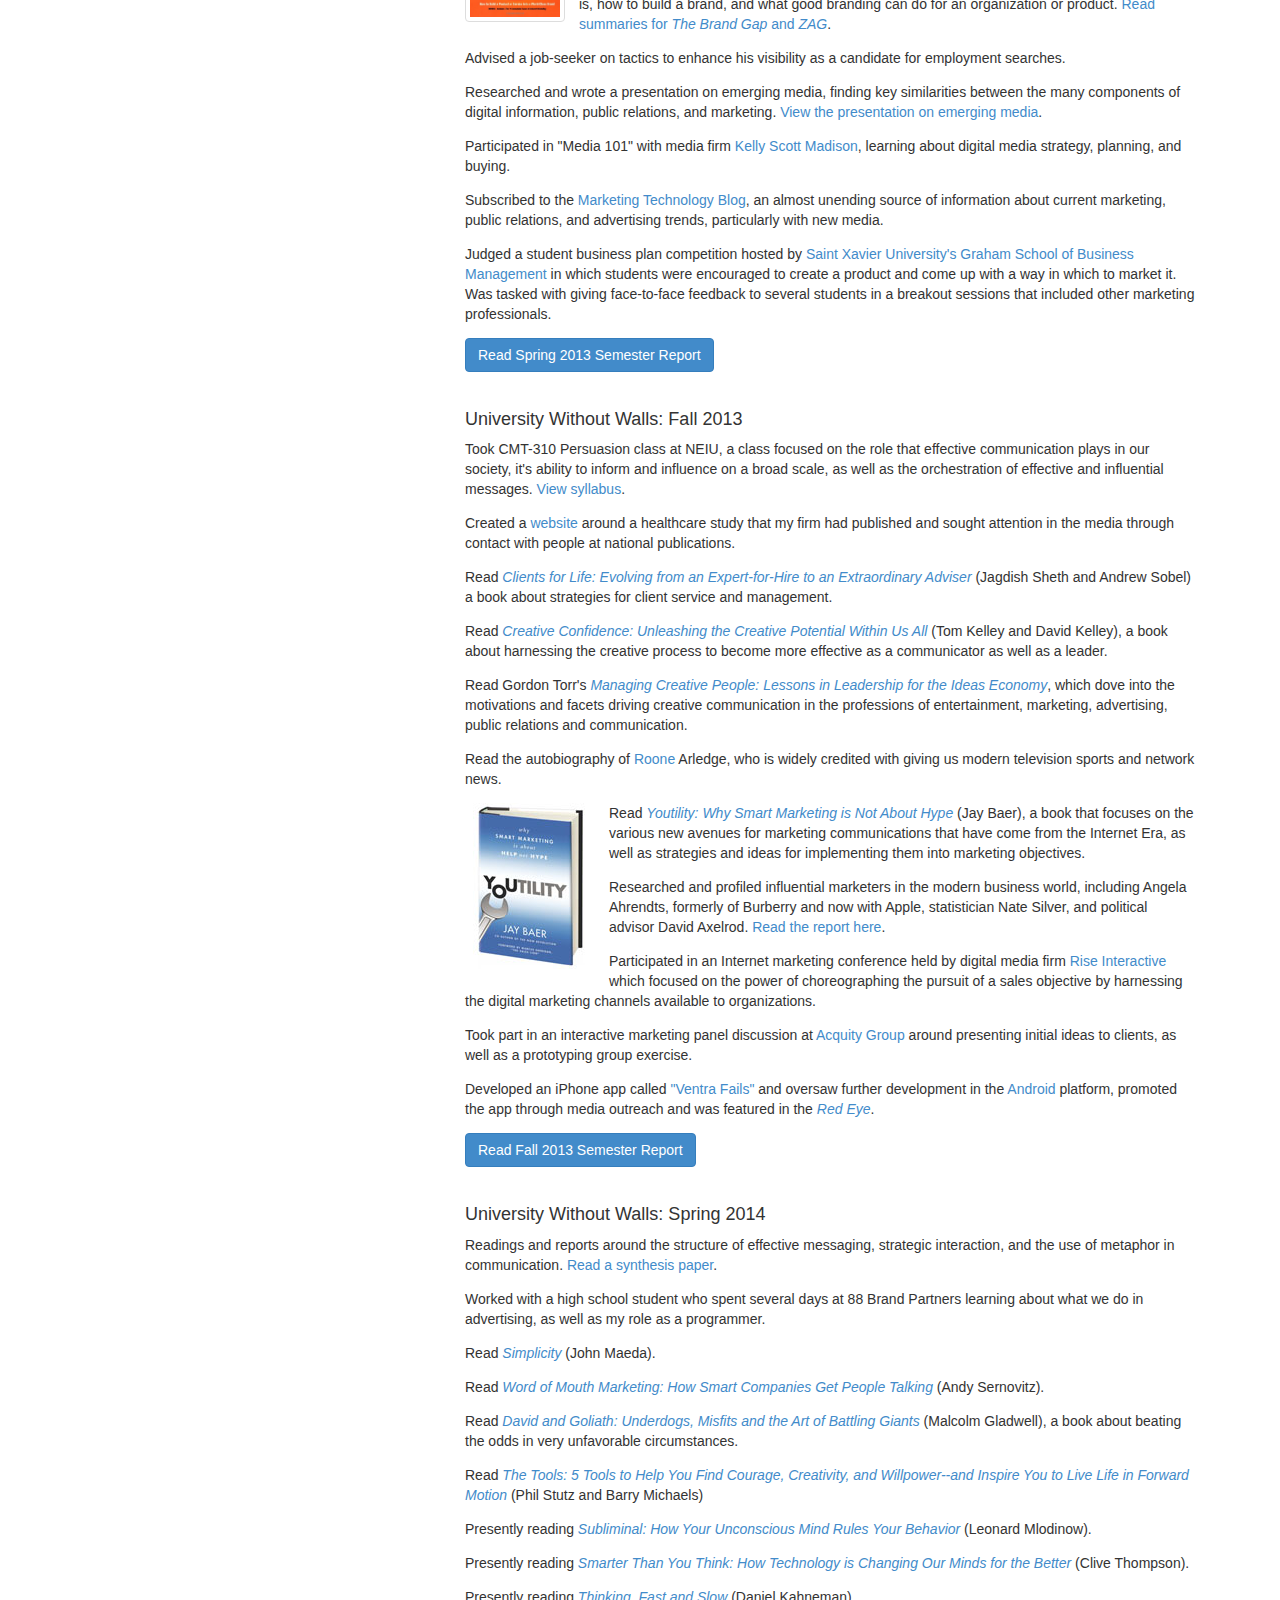
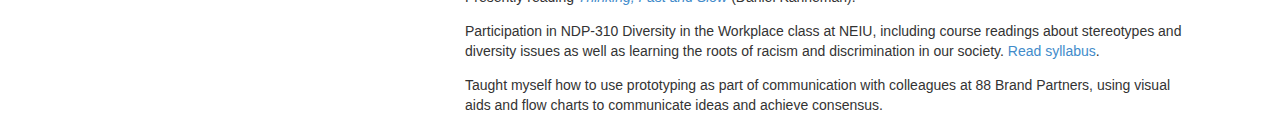
==== commit 3e63ece0: "finale" ====
--- a/index.html
+++ b/index.html
@@ -59,9 +59,14 @@
 
 <section id="fine-human">
             <h4>Breadth Area: Fine Arts &amp; Humanities</h4>
-
-            <p><br></p>
-
+						<ul class="subNav">
+							<li>Jump to sub category:</li>
+							<li><a href="#film">Filmmaking</a>, </li>
+							<li><a href="#design">Design</a>, </li>
+							<li><a href="#video">Video</a>, </li>
+							<li><a href="#writing">Writing</a></li>
+						</ul>
+            <p id="film"><br></p>
             <h5>FILMMAKING</h5>
 
             <ul>
@@ -77,7 +82,7 @@
           <li>After moving to Chicago in unsuccessful pursuit of a <a href="http://www.ifpchicago.org/category/production-fund-competition/" target="_blank">film grant</a>, I was asked to direct the concept film for a script based on a popular role-playing game, <i><a href="http://www.forbeck.com/12-for-12/brave-new-world-novels/" class="aloha-link-text" target="_blank">Brave New World</a></i>. In total, I spent several months preparing the script, drawing up storyboards, arranging for meetings with the Chicago Film Office to lock down locations, and working with actors to prepare them for a rigorous one-day shoot.</li>
           <li style="">All said, as an independent filmmaker, I have produced and/or directed seven short films, pulling together crews of 7 to 30 on little or no budget, while learning how to tell a story with a teams of knowledgeable and talented film and television personnel of every skill level.</li></ul>
 
-            <ul><li style=""><h5><br></h5><h5>DESIGN</h5>
+            <ul><li style=""><h5 id="design"><br></h5><h5>DESIGN</h5>
               As a decently-skilled sketch-artist with a solid foundation in graphic design, I've been involved in many design projects, whether as part of a team or individually.</li>
               <li>Several years ago I designed the logo for a Chicago-area matchmaker, offering her several options and leaving it up to her to decide which direction she wanted to go. As time has passed, her business has taken off, but the logo that I created for her continues to be used on her website, social media materials, and in print. I even designed a few print pieces for her, as well as her <a href="links/stef-cards.jpg" target="_blank">business cards</a>.
               <li>Over time, I've also designed a number of logos on <a href="links/citizens_law_group-law.jpg" target="_blank">spec</a> for potential clients, including a few that I thought were very well done.</li>
@@ -89,7 +94,7 @@
 							<li>While I was a member of Allstate's Corporate Communications unit, I was given the opportunity to design using existing materials to create the communications I was asked to deliver. This included designing often for content on the company intra-net, as well as <a href="links/allstate-givesback.pdf" target="_blank">messaging</a> for the campus-wide video information system.</li>
 							<li>Outside of my normal duties at Allstate, I was able to prepare and present my direct supervisors with ideas for creating a <a href="links/HistoryMuseum.pdf" target="_blank">company museum</a>, a digital experience that would incorporate elements from the organization's archives, as well as new digital and interactive content.</li>
 							<li>As a developer in my current role, I occasionally design while in production (rather than just taking a finished design and developing it). This most often happens in banner ads, and particularly in ones that call for <a href="links/ns-ekg.pdf" target="_blank">sophisticated animation</a> or <a href="links/disc-holiday.pdf" target="_blank">complex interactivity</a>.</li>
-              <li><h5><br></h5></li>
+              <li><h5 id="video"><br></h5></li>
             </ul>
 
           <ul><li><h5>VIDEOGRAPHY</h5></li>
@@ -97,7 +102,7 @@
             <li>Back in Ohio after the film&nbsp;<i>Speak,&nbsp;</i>I was able to find a job working in television news production for the <a href="http://abc6onyourside.com/" class="aloha-link-text" target="_blank">ABC</a> and <a href="http://www.myfox28columbus.com/" class="aloha-link-text" target="_blank">FOX</a> affiliates in Columbus, Ohio, who were combined under the same corporate ownership. At that point in time, the sister stations produced over 10 hours of local news per day, which offered plenty of opportunities for a person like me to learn. Hired on initially as an editor and associate producer for live production, my responsibilities eventually expanded from editing tape and "slotting" shows (organizing tapes and ensuring content is cued) to writing copy for segments, shooting pieces, and even having the ability to go out to find news stories.</li>
             <li style="">After several years in Chicago, I worked as a freelance video assistant, helping out on several shoots, one that even included a young Senator Barack Obama. Eventually, I landed on staff at a public relations content company, generating deadline-driven video for companies like GM, Nike, and Mercedes. Work that I did for the&nbsp;<a href="https://www.youtube.com/watch?v=6ww0xDO5B4g" class="aloha-link-text" target="_blank">Chicago 2016 Olympic Bid</a>&nbsp;included producing, shooting, editing and distributing time-sensitive media that was distributed to global media outlets. On behalf of the bid, I was invited to shoot at many exclusive locations, including the White House (my second video shoot with the President), as well as to work intimately with the key members of the Bid team and the Olympians that were on board for our cause.<br style=""></li>
             <li><span style="line-height: 1.428571429;">In the Saint Xavier University in the Media Relations department, my video garnered recognition, being&nbsp;</span><a href="http://publicity.org/golden-trumpet-awards/the-2011-golden-trumpet-awards/2011-golden-trumpet-winners/" class="aloha-link-text" target="_blank" style="background-color: white; line-height: 1.428571429;">recognized</a> <span style="line-height: 1.428571429;">by the Publicity Club of Chicago for it's quality. At SXU, I created an&nbsp;</span><a href="http://publicity.org/golden-trumpet-awards/2012-golden-trumpet-awards/2012-silver-trumpet-winners/" class="aloha-link-text" target="_blank" style="background-color: white; line-height: 1.428571429;">award-winning</a> <span style="line-height: 1.428571429;">set of&nbsp;</span><a href="https://www.youtube.com/playlist?list=PL3A15ECA14958C92F" class="aloha-link-text" target="_blank" style="background-color: white; line-height: 1.428571429;">videos</a> <span style="line-height: 1.428571429;">that were part of the University's online annual report, covered University&nbsp;</span><a href="https://www.youtube.com/watch?v=ND53yQbulog" class="aloha-link-text" target="_blank" style="background-color: white; line-height: 1.428571429;">events</a><span style="line-height: 1.428571429;">&nbsp;and&nbsp;</span><a href="https://www.youtube.com/watch?v=1zDvwcbWaYo" class="aloha-link-text" target="_blank" style="background-color: white; line-height: 1.428571429;">milestones</a><span style="line-height: 1.428571429;">, produced a&nbsp;</span><a href="https://www.youtube.com/watch?v=pJ_7D0pHTuU" class="aloha-link-text" target="_blank" style="background-color: white; line-height: 1.428571429;">flash mob</a><span style="line-height: 1.428571429;">, crafted television&nbsp;</span><a href="https://www.youtube.com/watch?v=Pd2KaWl8jeY" class="aloha-link-text" target="_blank" style="background-color: white; line-height: 1.428571429;">commercials</a><span style="line-height: 1.428571429;">, and devised a broad&nbsp;</span><a href="http://cleverangle.com/social-campaigns.html" class="aloha-link-text" target="_blank" style="background-color: white; line-height: 1.428571429;">social media strategy</a> <span style="line-height: 1.428571429;">that included videos, featuring faculty members and positioning them as experts on&nbsp;</span><a href="https://www.youtube.com/watch?v=ACromICyA-w" class="aloha-link-pointer" target="_blank" style="background-color: white; line-height: 1.428571429;">current events</a><span style="line-height: 1.428571429;">.</span><br></li>
-            <li>I have sat down to interview and film corporate and political leaders, travelled around the country to shoot footage of people and products, and&nbsp;<a href="https://www.youtube.com/watch?v=gtsWVb-jAzY" class="aloha-link-pointer" target="_blank">my work</a>&nbsp;has been broadcast throughout the world, <a href="https://www.youtube.com/watch?v=MwF9v8EhXpw" class="aloha-link-text" target="_blank">online</a> and on <a href="https://www.youtube.com/watch?v=fPvNQf--pf4" class="aloha-link-text" target="_blank">television</a>.</li><li>Although my extensive experience as a professional <a href="https://www.youtube.com/watch?v=gtsWVb-jAzY" class="aloha-link-pointer" target="_blank">videographer</a> has been mainly behind the camera, working in the news environment contributed to the <a href="links/BloombergBinder.pdf" class="aloha-link-pointer" target="_blank">commendable</a> work I've done as a production coordinator for video crews. While working for <a href="http://www.assignmentdesk.com/" class="aloha-link-text" target="_blank">Assignment Desk</a>&nbsp;in Chicago, I was tasked with producing and coordinating multiple film crews daily, across the world, including shoots for large <a href="https://www.youtube.com/watch?v=UDHHBcMip1c" class="aloha-link-text" target="_blank">corporations</a>, major news and media outlets, and globally-recognized <a href="https://www.youtube.com/watch?v=UDHHBcMip1c" class="aloha-link-text" target="_blank">charities</a>.</li><li><h5><br></h5><ul style="margin-bottom: 10px;">
+            <li>I have sat down to interview and film corporate and political leaders, travelled around the country to shoot footage of people and products, and&nbsp;<a href="https://www.youtube.com/watch?v=gtsWVb-jAzY" class="aloha-link-pointer" target="_blank">my work</a>&nbsp;has been broadcast throughout the world, <a href="https://www.youtube.com/watch?v=MwF9v8EhXpw" class="aloha-link-text" target="_blank">online</a> and on <a href="https://www.youtube.com/watch?v=fPvNQf--pf4" class="aloha-link-text" target="_blank">television</a>.</li><li>Although my extensive experience as a professional <a href="https://www.youtube.com/watch?v=gtsWVb-jAzY" class="aloha-link-pointer" target="_blank">videographer</a> has been mainly behind the camera, working in the news environment contributed to the <a href="links/BloombergBinder.pdf" class="aloha-link-pointer" target="_blank">commendable</a> work I've done as a production coordinator for video crews. While working for <a href="http://www.assignmentdesk.com/" class="aloha-link-text" target="_blank">Assignment Desk</a>&nbsp;in Chicago, I was tasked with producing and coordinating multiple film crews daily, across the world, including shoots for large <a href="https://www.youtube.com/watch?v=UDHHBcMip1c" class="aloha-link-text" target="_blank">corporations</a>, major news and media outlets, and globally-recognized <a href="https://www.youtube.com/watch?v=UDHHBcMip1c" class="aloha-link-text" target="_blank">charities</a>.</li><li><h5 id="writing"><br></h5><ul style="margin-bottom: 10px;">
             <li><h5>WRITING, EDITING AND SCRIPTWRITING</h5></li><li>Seeking out avenues to tell stories, I was employed as an advertising copywriter and also as a public relations specialist. Through experiences like these, I have been able to develop my storytelling skills and apply them toward the creation of deadline-driven writing and media content.</li><li>In the week following Thanksgiving in 2007, I read a&nbsp;<a href="http://www.newrepublic.com/blog/the-plank/border-story" class="aloha-link-text" target="_blank">story</a>&nbsp;in the&nbsp;<i>Chicago Tribune</i>&nbsp;about a Mexican migrant who, while illegally crossing the border in Arizona, found a boy who had become stranded in the desert all alone after a car accident which killed his mother. The following February, I traveled to Tucson, AZ with a filmmaking friend of mine who speaks Spanish, and along with the help of an Arizona native who offered to show us the way, we travelled into Mexico to find Miguel Cordova Soberanes, the man who was featured in that story. What culminated from that trip was a&nbsp;<a href="links/Across.pdf" class="aloha-link-text" target="_blank">90 page script</a>&nbsp;and the&nbsp;<a href="http://askewaskew.com/port/across.mov" class="aloha-link-text" target="_blank">video</a>&nbsp;that I created attempting to draw attention to the story and my efforts to create a film based upon it.</li></ul><h5><br></h5>
             <h5>OTHER AREAS OF EXPERIENCE</h5></li><li style="">Furthering my experience in the fine arts is the various production roles I have played in stage productions, from running light boards to building sets for several plays, including a revival of Tennessee Williams' <a href="http://articles.latimes.com/1998/aug/13/entertainment/ca-12569" class="aloha-link-text"><em>The Glass Menagerie</em></a>, featuring two Emmy award-winning actresses.<br style=""></li><li style="">Additionally, I have had the opportunity to teach a class of high school students about television commercial production through the <a href="http://www.cyt.org/" class="aloha-link-text" target="_blank">Christian Youth Theatre (CYT)</a>.</li><li>I also took a non-credit course in Ballroom/Swing Dancing at the City Colleges of Chicago, so if knowing how to cut a rug counts for something, that is notable.</li><li><h5><br></h5><h5>HIGHER EDUCATION</h5></li><li>College coursework in English, composition, foreign language and the arts at the <a href="#ccc" class="aloha-link-text" target="_self">City Colleges of Chicago</a>, <a href="#sxu" class="aloha-link-text" target="_self">Saint Xavier</a>, and <a href="#neiu" class="aloha-link-text" target="_self">Northeastern Illinois</a> (see below) has up until now rounded out my knowledge base in the fine arts and humanities.</li></ul>
         </section>
@@ -129,7 +134,7 @@
         </section>
 
 	                <section id="88">
-	                    <ul><li><h4>Senior Interactive Developer at 88 Brand Partners Chicago (February 2012 - Present)</h4></li><li style="list-style: none; display: inline"><ul class="sublist"><li>This is my current job, in which I have created interactive marketing materials for a diverse range of clients in the healthcare, hospitality, consumer packaged goods, and financial industries. <a href="http://www.88brandpartners.com/2013/07/08/refreshed-website-for-libman/" target="_blank" class="aloha-link-text">Read a case study</a>.</li><li style="list-style: none"><img class="logo88" src="images/logo.gif" alt="logo"></li><li>Throughout the course of my tenure at 88, I've been engaged in ongoing client and colleague interaction within the agency, and am often called upon to directly advise clients in matters that pertain to their digital marketing efforts. I also work directly with media vendors to complete marketing and public relations objectives.</li><li>Last April, I developed an iPhone app for the agency to use during an office move to a new, unfamiliar neighborhood, as well as for the agency to share with clients and vendors who also needed an introduction to our new location. <a href="http://www.88brandpartners.com/2013/07/09/88-scenester-app/" target="_blank" class="aloha-link-text">Click here to learn more about the app</a>.</li><li style="">Regularly I am expected to participate in brainstorms at 88 to strategize and identify marketing and public relations tactics for clients both internally as well as in client-facing situations. I've helped to prepare for as well as participate in a new business pitch which included creating branding and brand strategy for a government affairs firm. In addition, I have introduced our business development team to potential client prospects on at least two occasions.</li><li><span style="line-height: 1.428571429;">I've also participated in workshops within the agency to increase efficiencies and streamline internal processes which the agency follows in order to execute marketing and public relations tactics.</span><br></li><li>Most importantly, on a daily basis I collaborate with colleagues, clients, and vendors daily to build interactive, web, and various multimedia marketing content.</li></ul></li></ul>
+	                    <ul><li><h4>Senior Interactive Developer at 88 Brand Partners Chicago (February 2012 - Present)</h4></li><li style="list-style: none; display: inline"><ul class="sublist"><li>This is my current job, in which I have created interactive marketing materials for a diverse range of clients in the healthcare, hospitality, consumer packaged goods, and financial industries. Read a <a href="http://www.88brandpartners.com/2013/07/08/refreshed-website-for-libman/" target="_blank" class="aloha-link-text">case study</a> about one particular client to get a good idea about the types of projects I am engaged with at 88.</li><li style="list-style: none"><img class="logo88" src="images/logo.gif" alt="logo"></li><li>Throughout the course of my tenure at 88, I've been engaged in ongoing client and colleague interaction within the agency, and am often called upon to directly advise clients in matters that pertain to their digital marketing efforts.</li><li>Last April, I developed an iPhone app for the agency to use during an office move to a new, unfamiliar neighborhood, as well as for the agency to share with clients and vendors who also needed an introduction to our new location. <a href="http://www.88brandpartners.com/2013/07/09/88-scenester-app/" target="_blank" class="aloha-link-text">Click here to learn more about the app</a>.</li><li style="">Regularly I am expected to participate in brainstorms at 88 to strategize and identify marketing and public relations tactics for clients both internally as well as in client-facing situations. I've helped to prepare for as well as participate in a new business pitch which included creating branding and brand strategy for a government affairs firm. In addition, I have introduced our business development team to potential client prospects on at least two occasions.</li><li><span style="line-height: 1.428571429;">I've also participated in workshops within the agency to increase efficiencies and streamline internal processes which the agency follows in order to execute marketing and public relations tactics.</span><br></li><li>Most importantly, on a daily basis, I collaborate with colleagues, clients, and vendors daily to build interactive, web, and various multimedia marketing content.</li></ul></li></ul>
 	                </section>
 	
 	                <section id="isc">
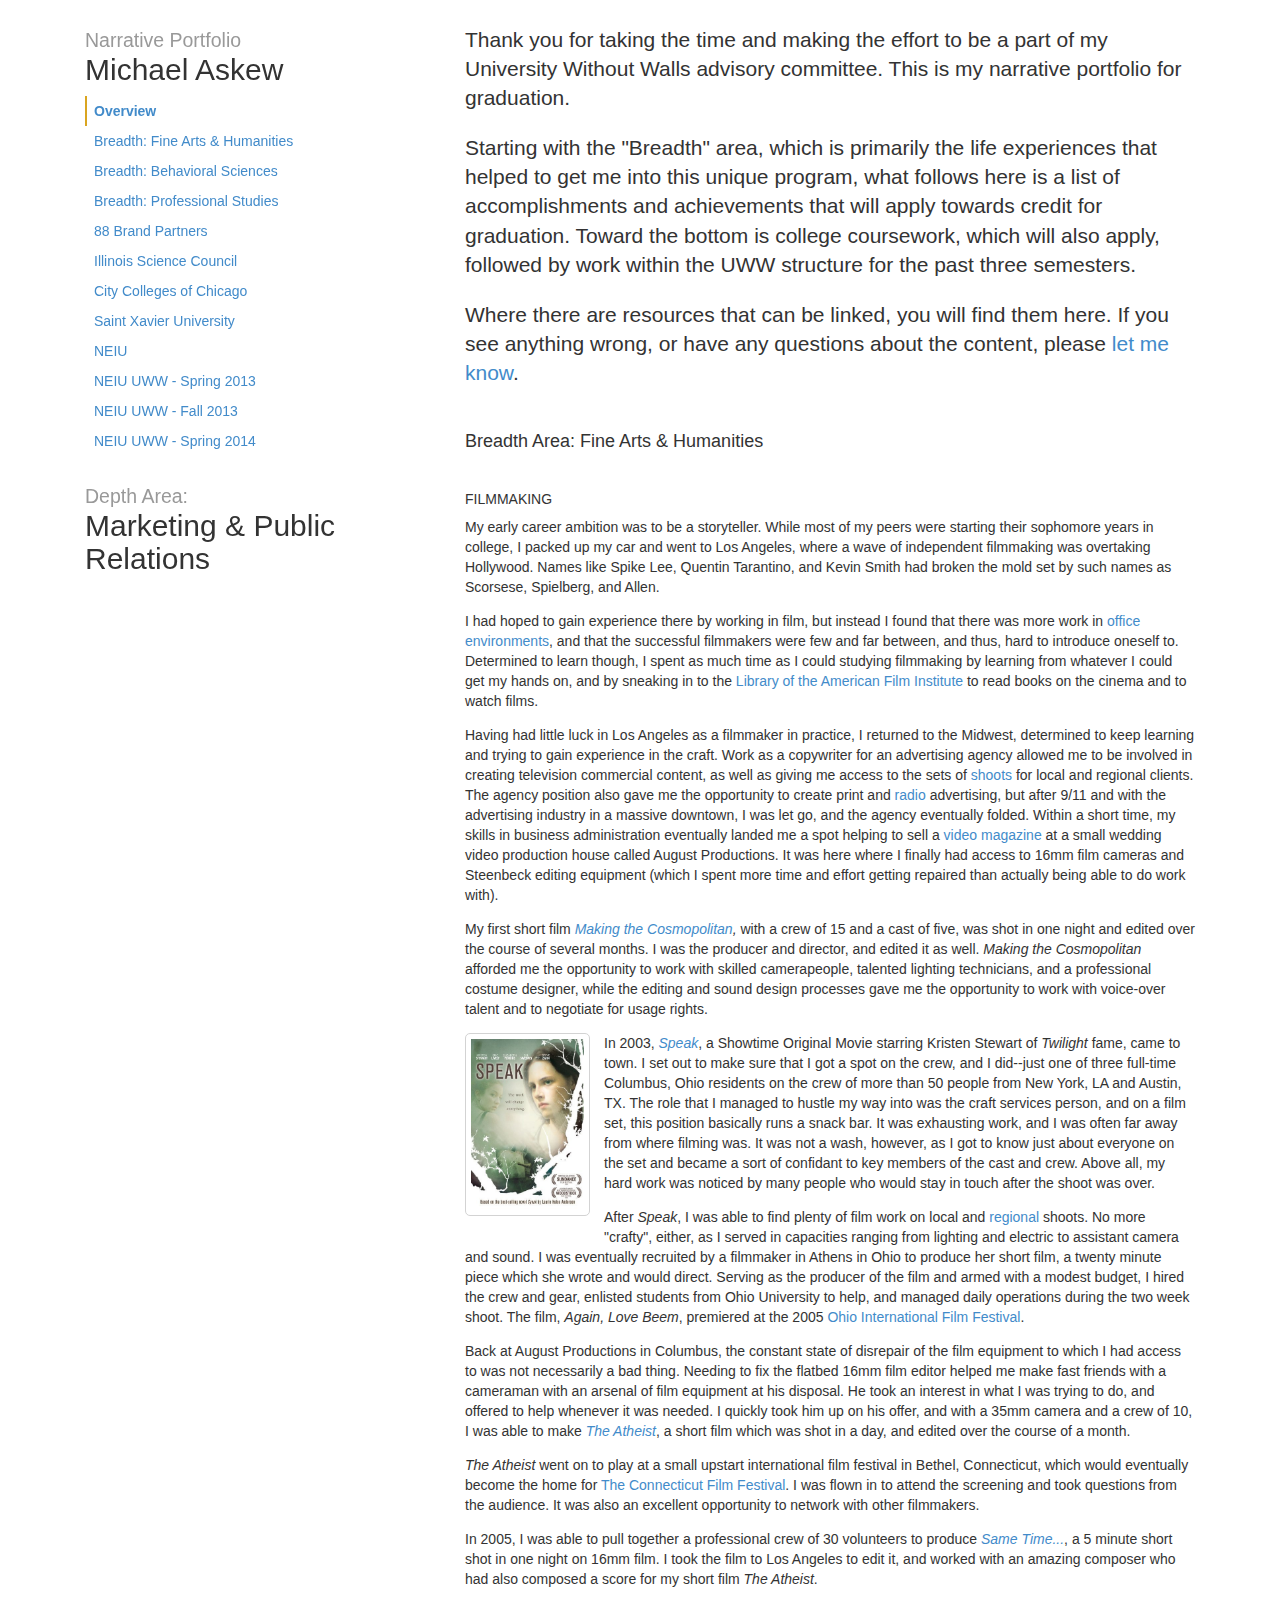
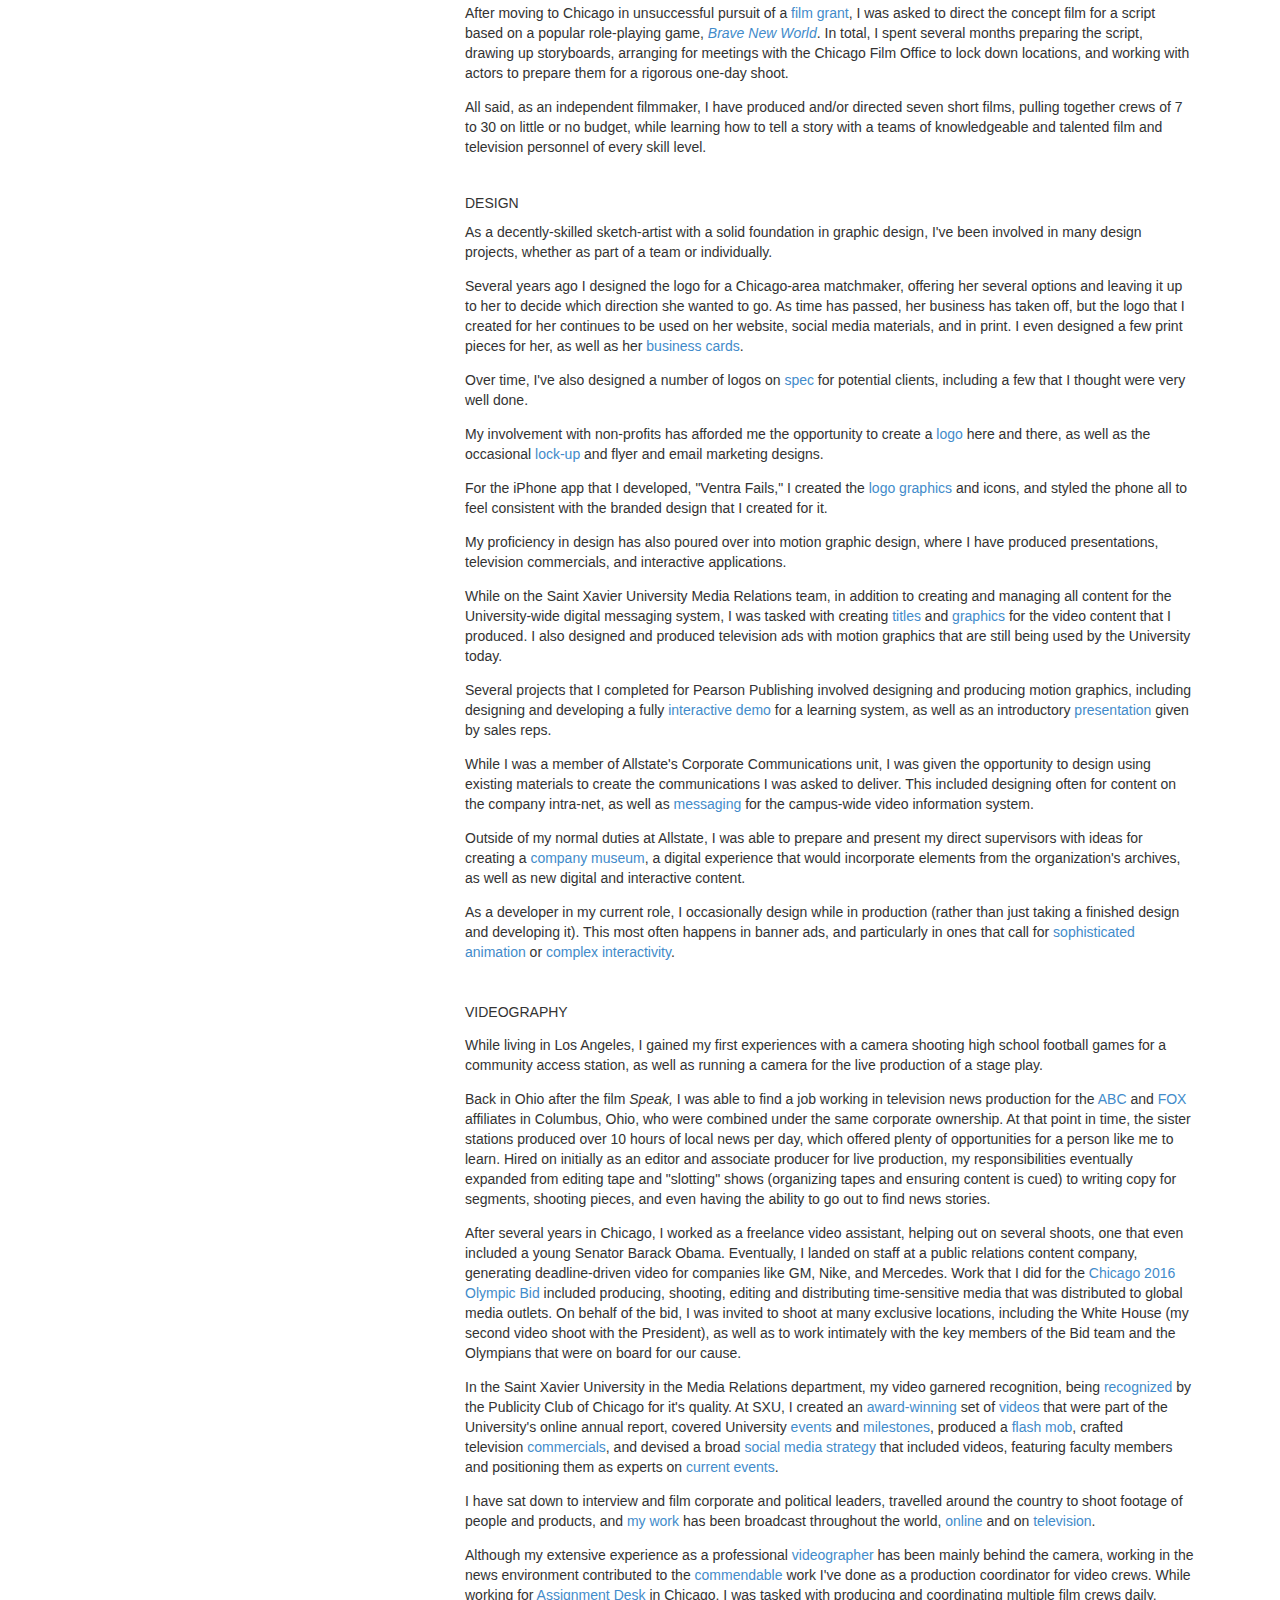
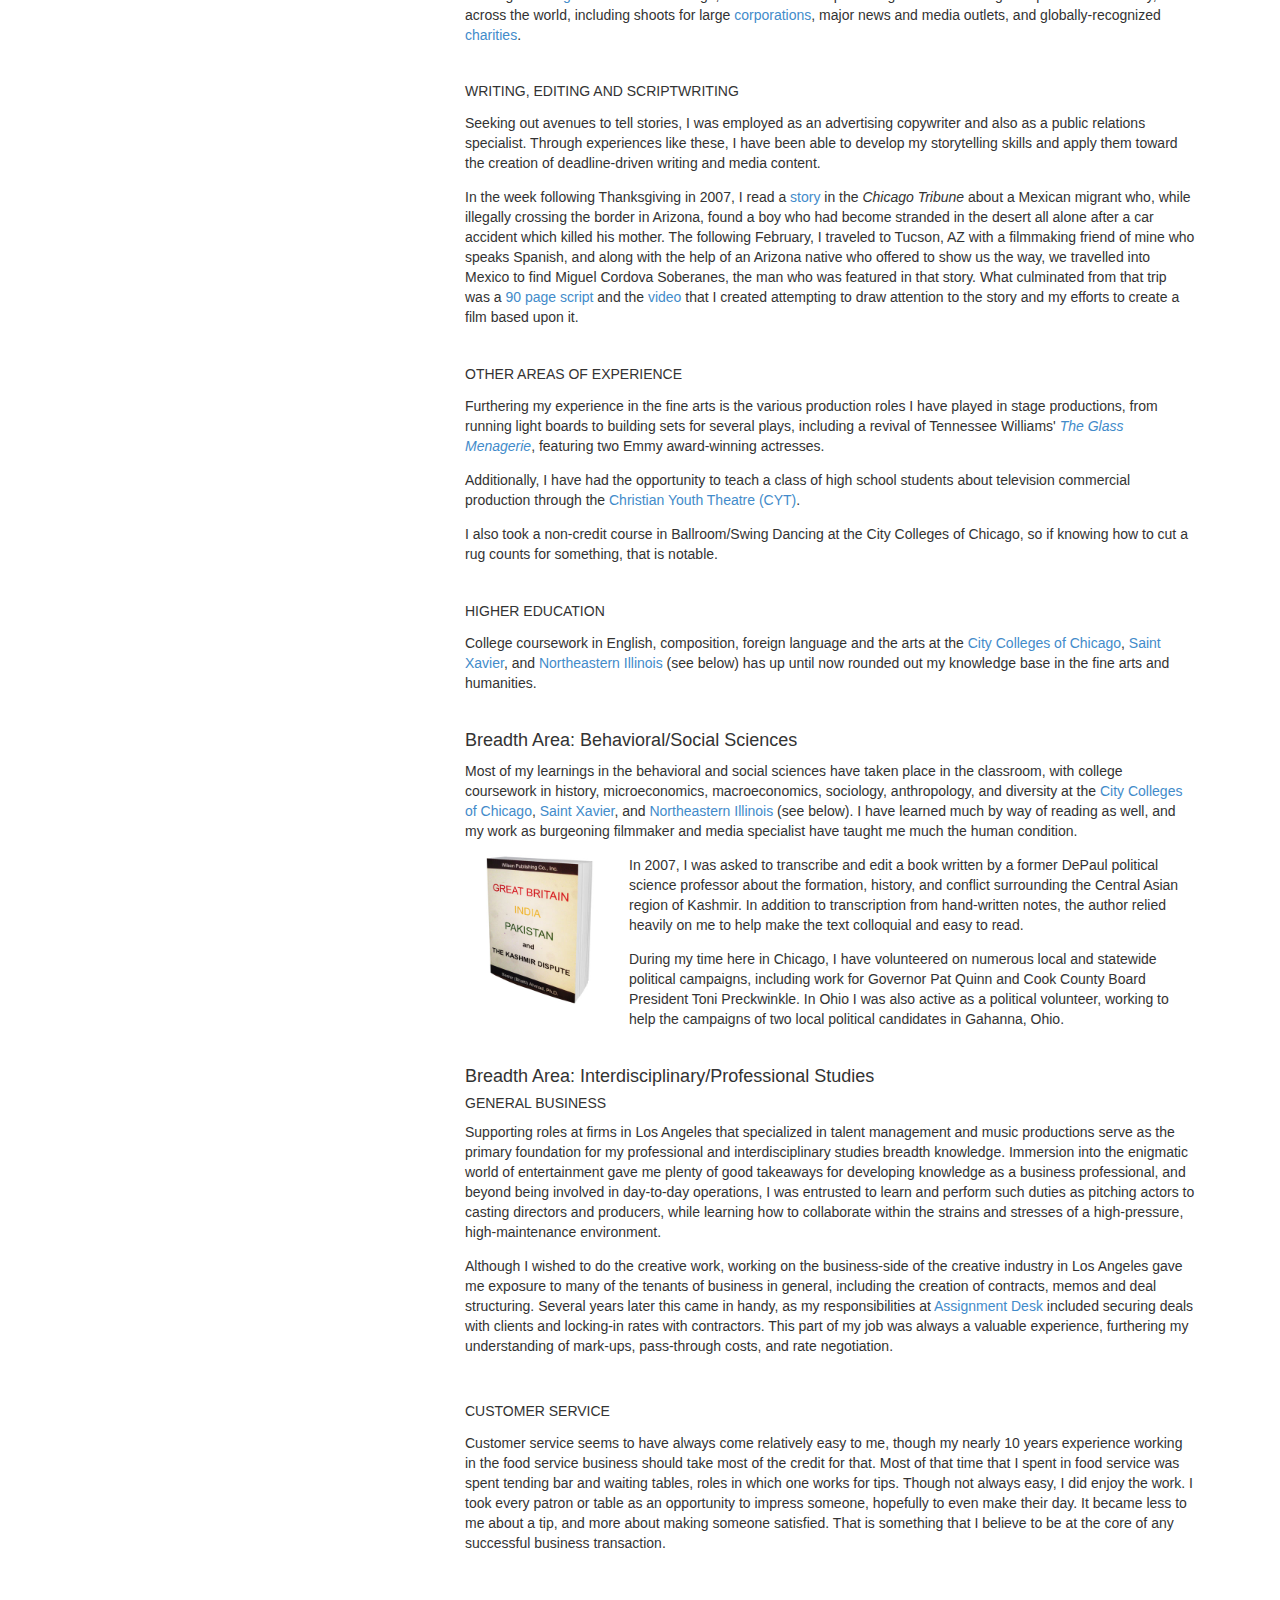
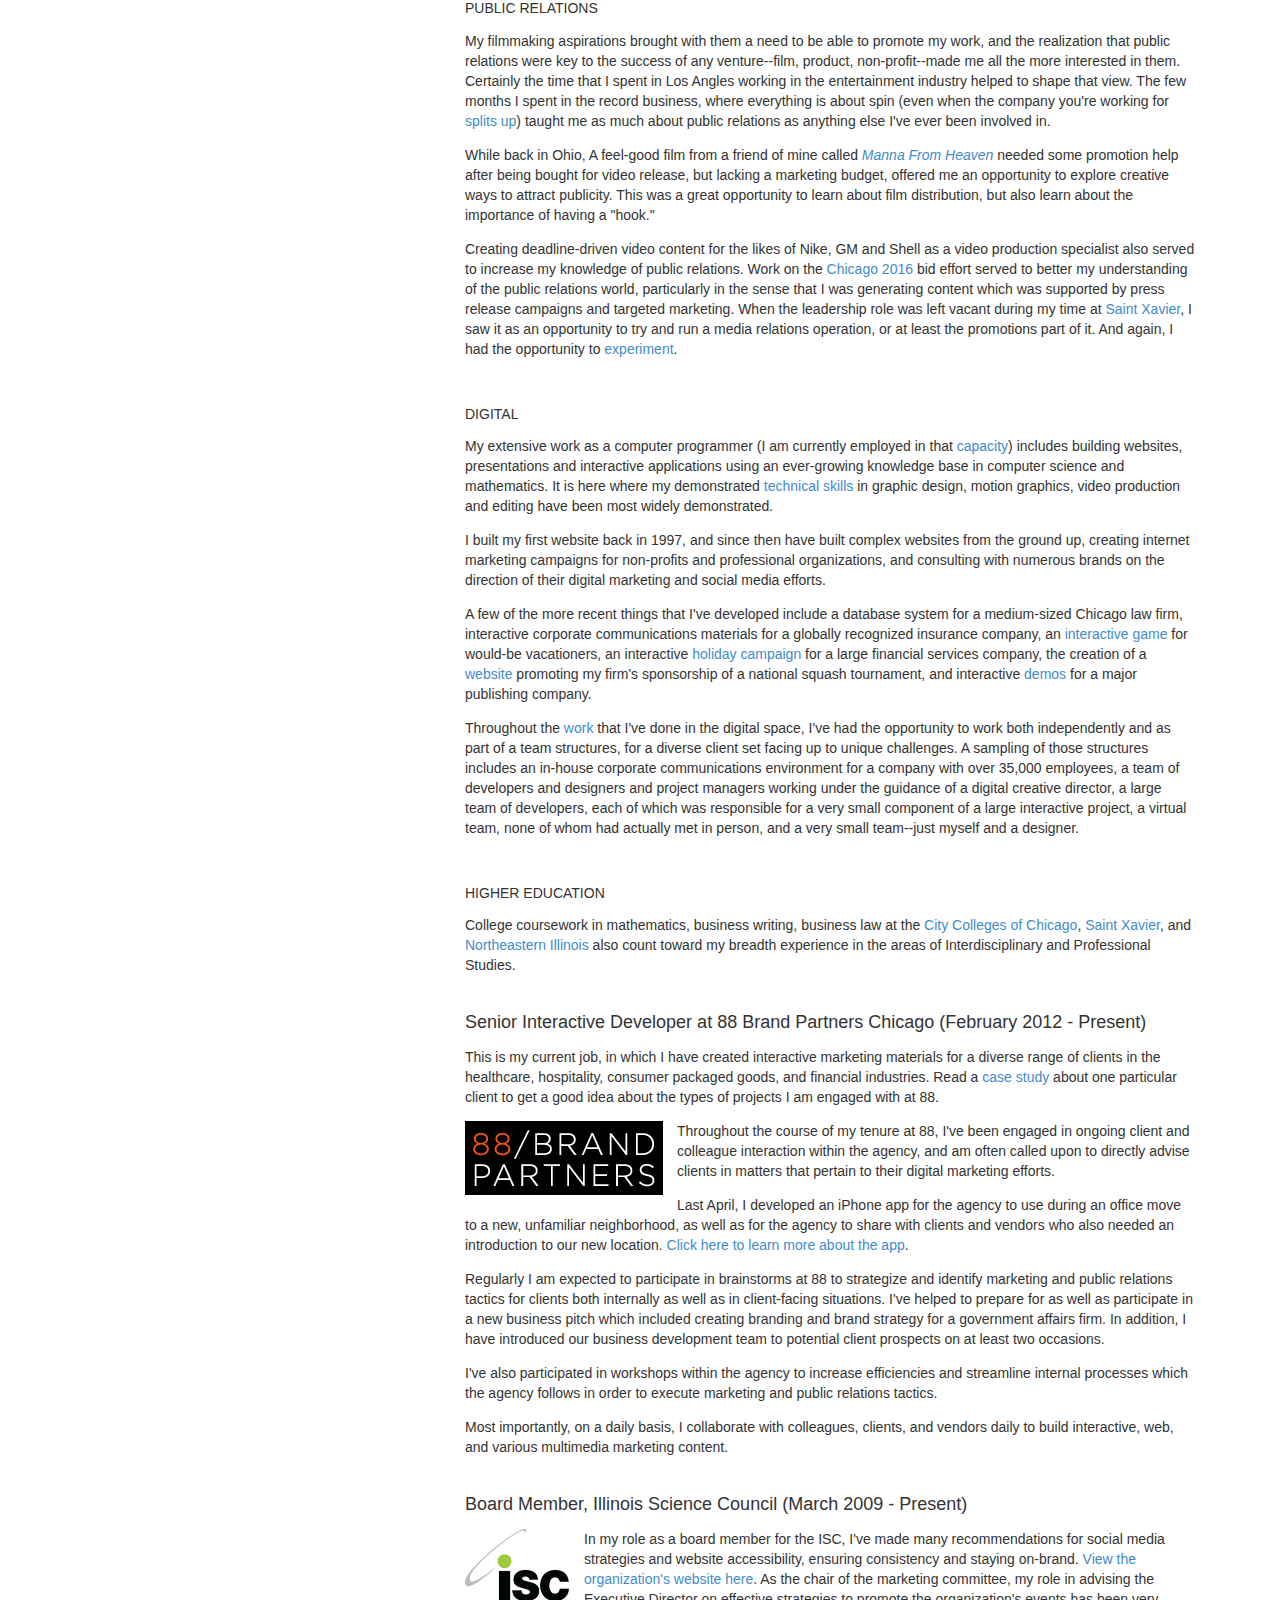
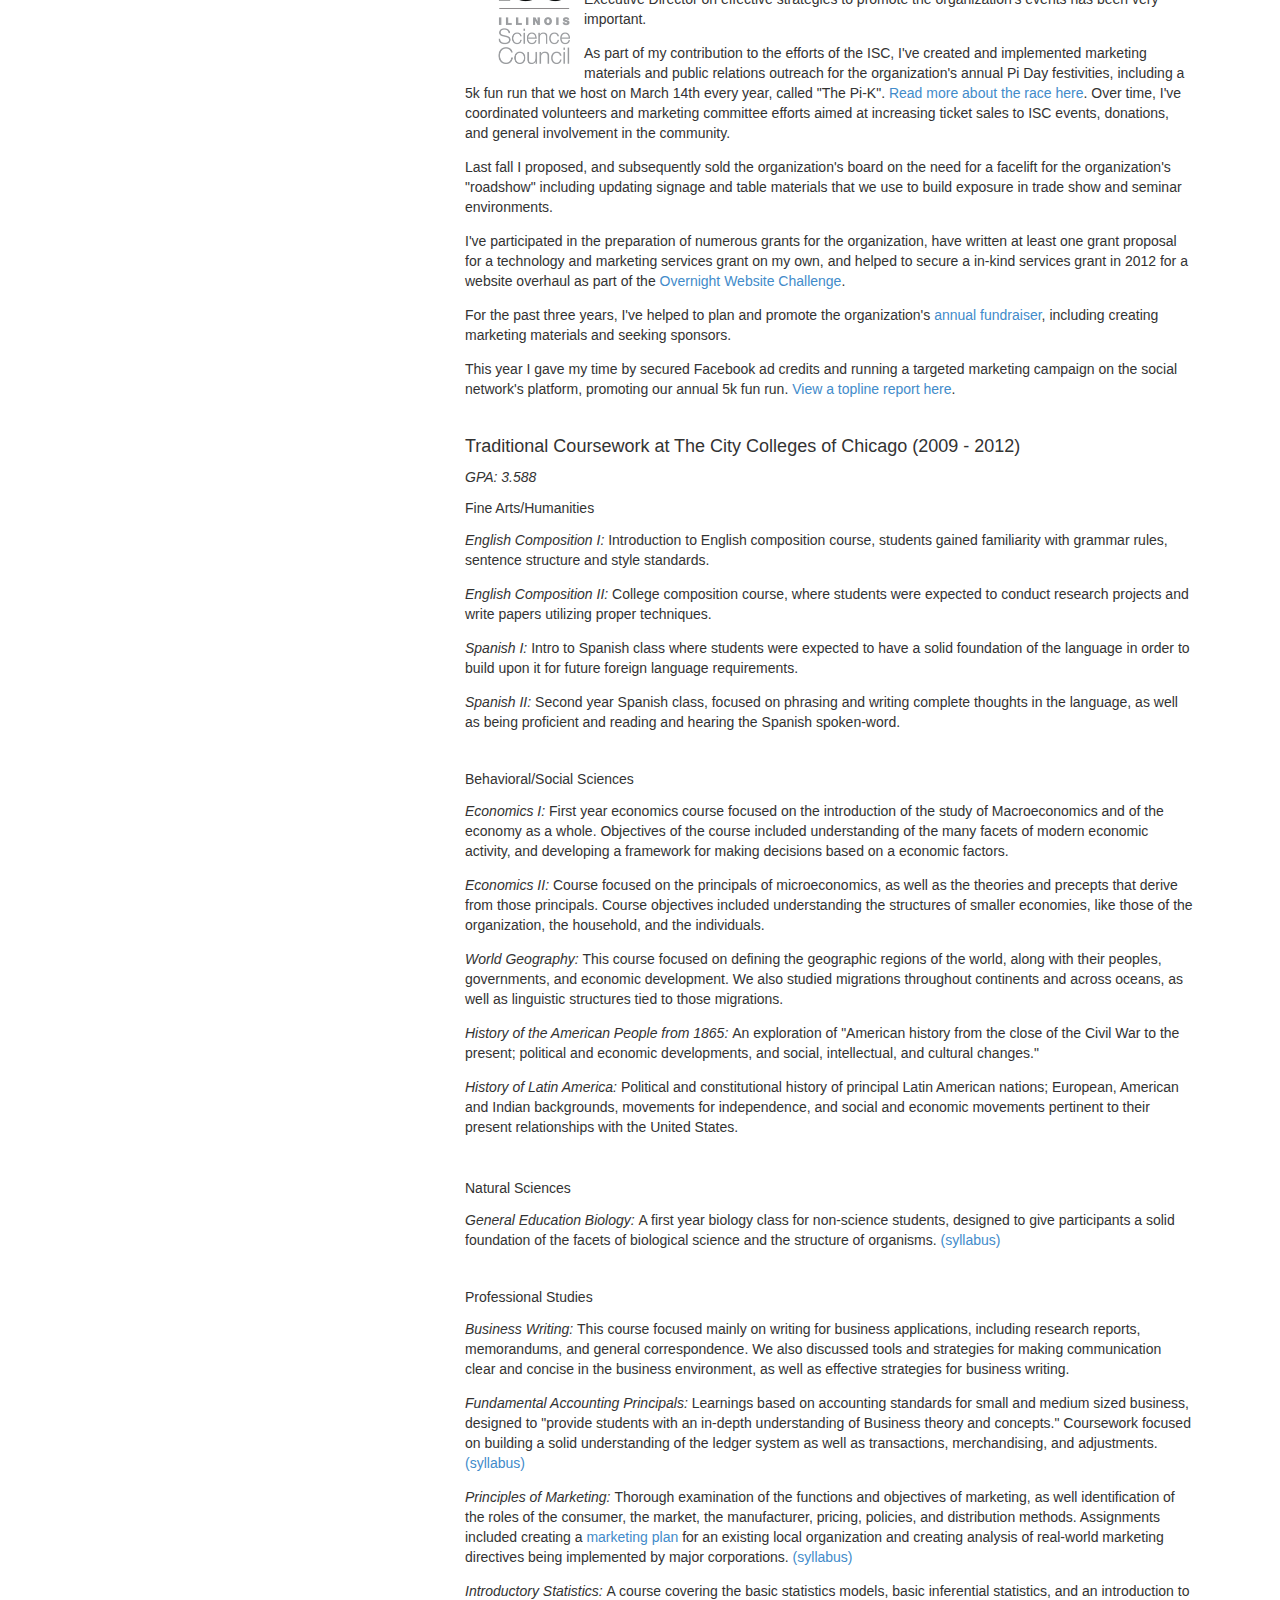
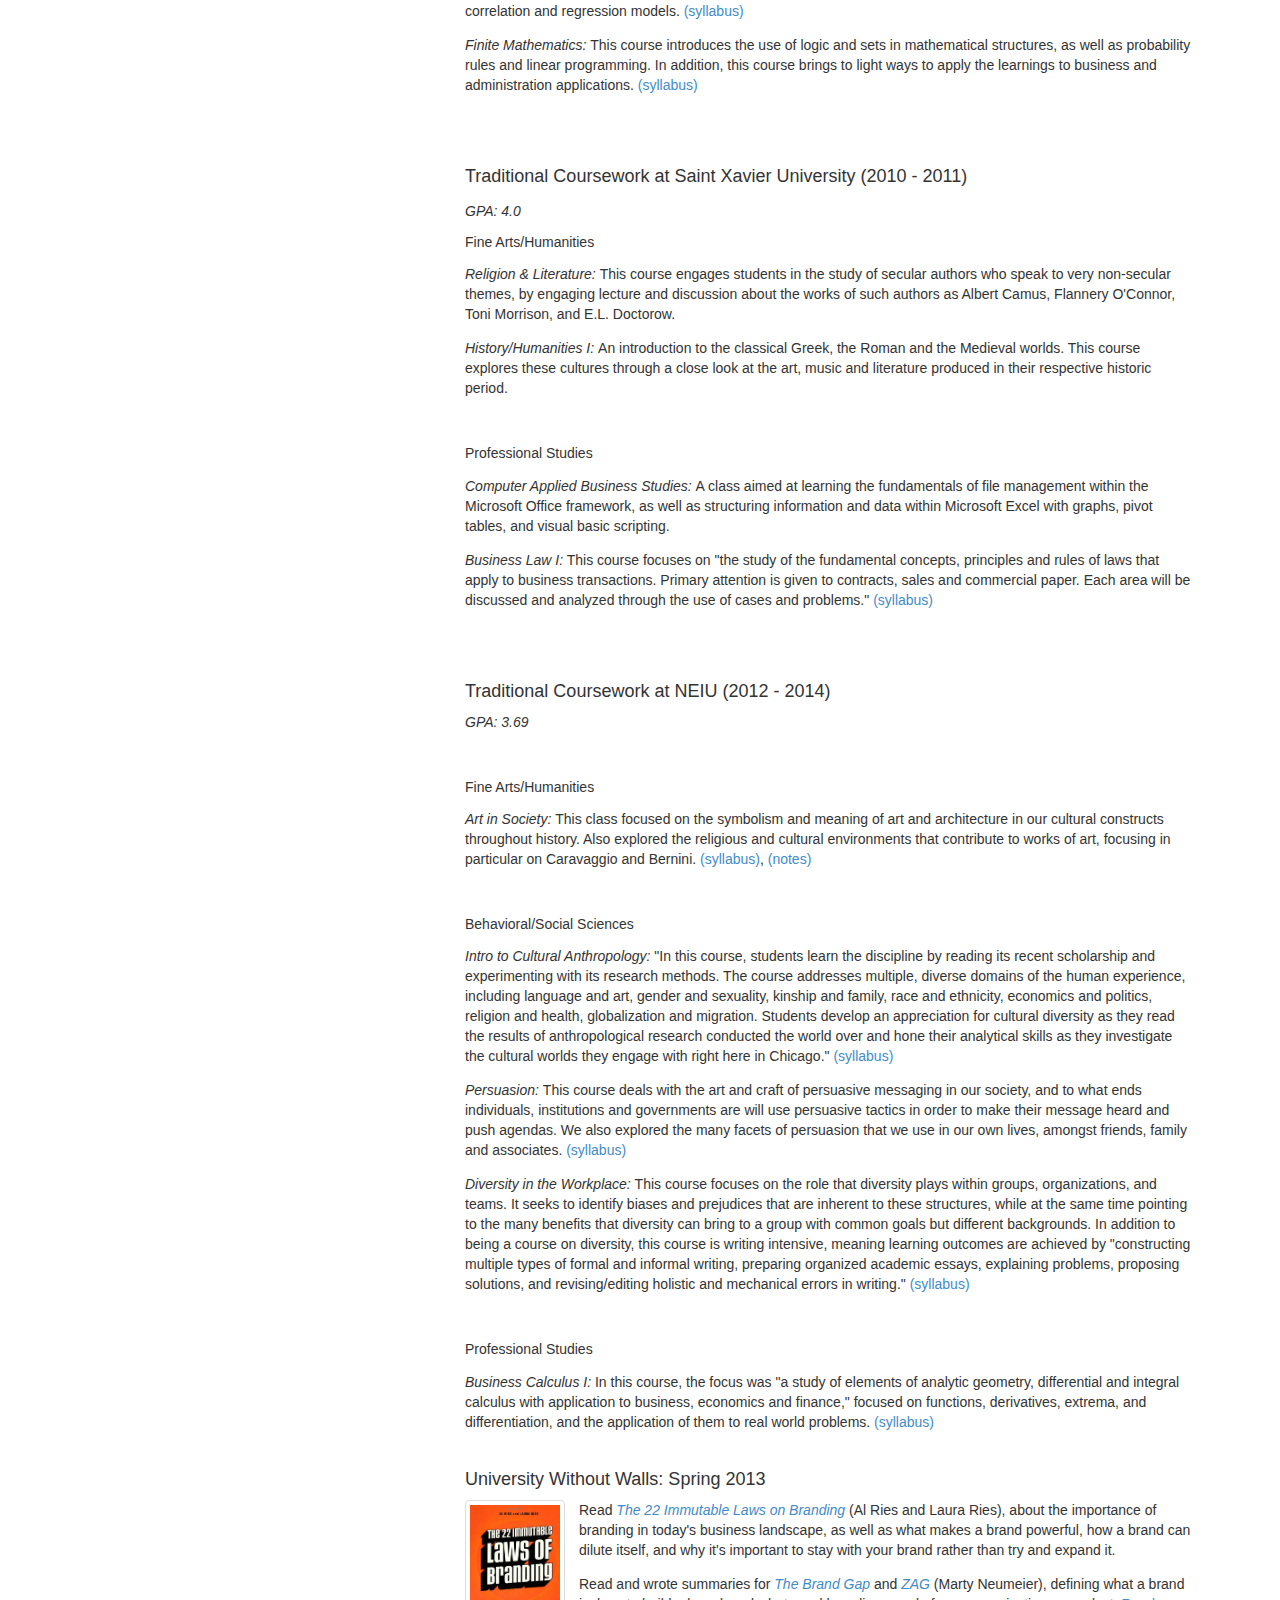
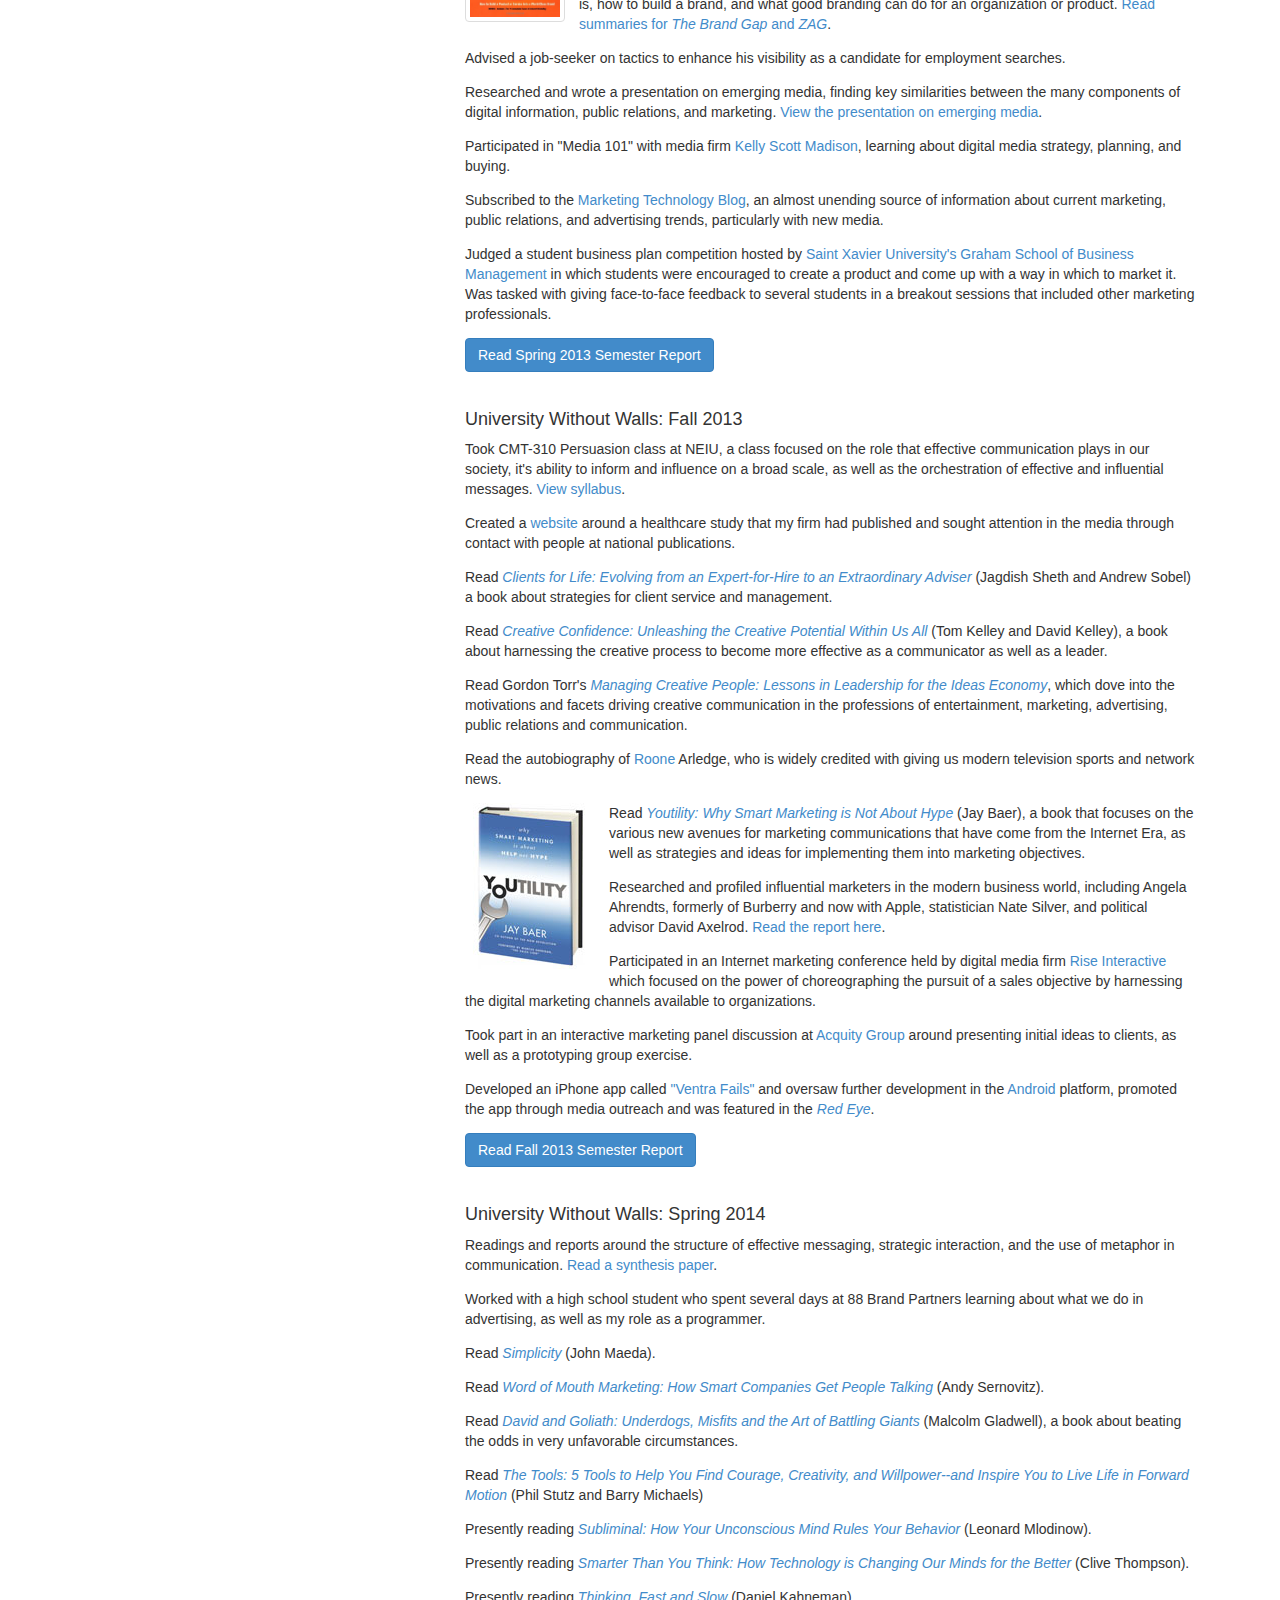
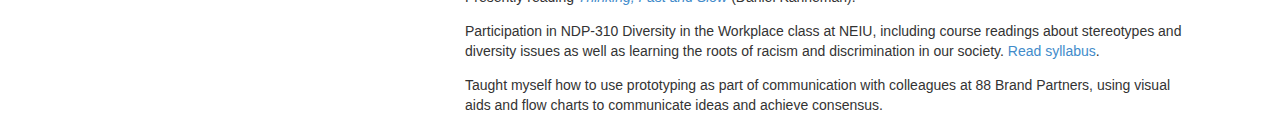
==== commit 84e2afea: "added depth" ====
--- a/index.html
+++ b/index.html
@@ -19,9 +19,8 @@
     <div class="container">
         <div class="row-fluid">
             <div class="title col-sm-3">
-                <h2>Narrative Portfolio<br>
-                <small>for Michael Askew</small></h2>
-
+                <h2><small>Narrative Portfolio</small><br>
+                Michael Askew<br></h2>
                 <div class="sidenav">
                     <ul class="nav">
                         <li><a class="breadth" href="#overview">Overview</a></li>
@@ -38,6 +37,8 @@
                         <li><a href="#spr2014">NEIU UWW - Spring 2014</a></li>
                     </ul>
                 </div>
+                <h2><small>Depth Area:</small><br> Marketing & Public Relations</h2>
+
                <button id="save">Save Changes</button>  
             </div>
         </div>
